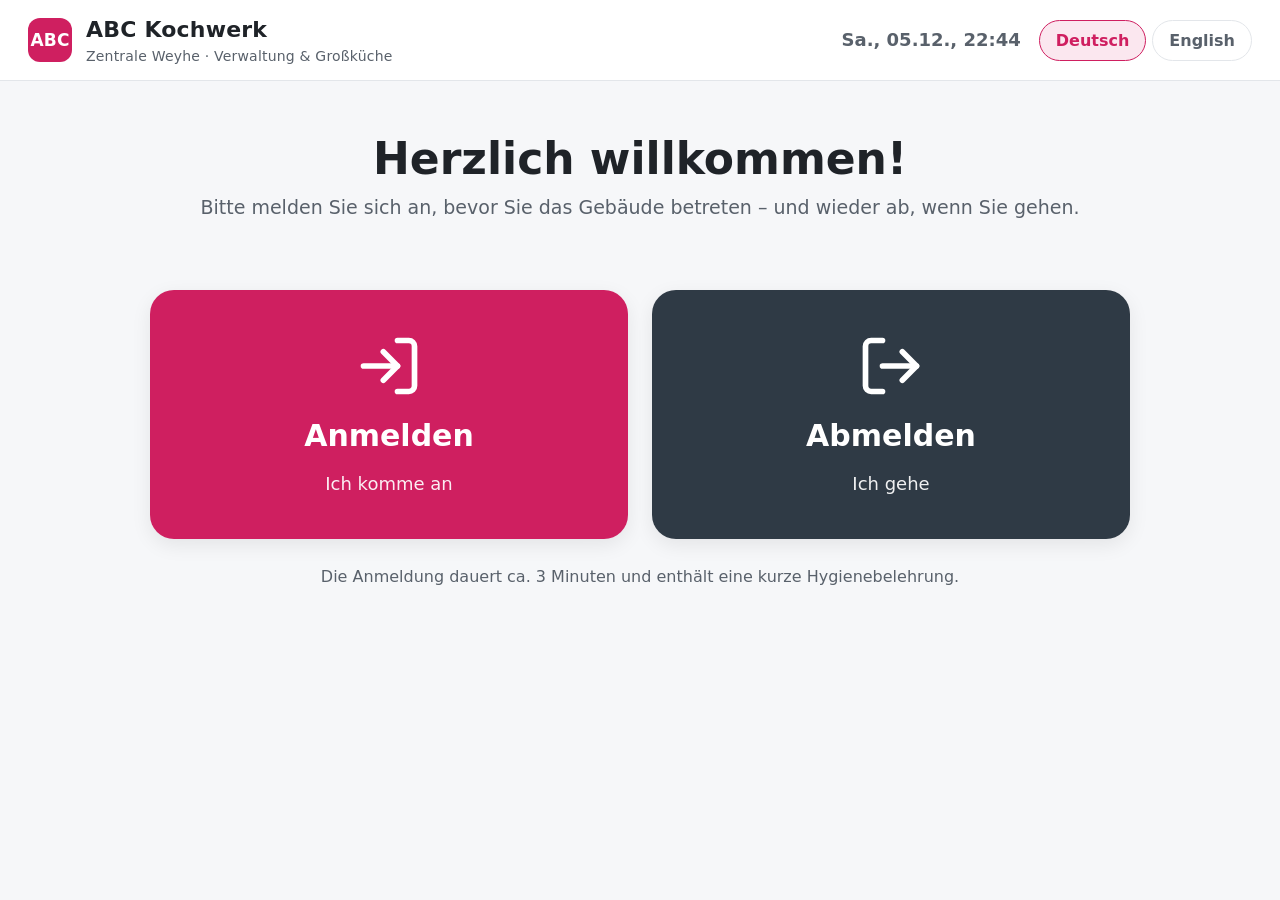
==== index.html @ 68c97973 "Add files via upload" ====
<!doctype html>
<html lang="de">
<head>
<meta charset="utf-8">
<meta name="viewport" content="width=device-width, initial-scale=1, maximum-scale=1, user-scalable=no, viewport-fit=cover">
<meta name="theme-color" content="#CF1F60">
<meta name="mobile-web-app-capable" content="yes">
<title>Besucheranmeldung ABC Kochwerk</title>
<link rel="manifest" href="manifest.webmanifest">
<link rel="icon" href="icon.svg" type="image/svg+xml">
<style>
:root{
  --pri:#CF1F60; --pri-d:#A8164C; --pri-l:#FBE7EF;
  --grn:#6E9A2E; --grn-l:#EEF5E3; --org:#F59E22; --org-l:#FEF3E2;
  --ink:#1F2328; --ink2:#59616B; --line:#E3E6EA; --bg:#F6F7F9; --card:#FFFFFF; --red:#C62828; --red-l:#FDECEC;
  --r:18px;
}
*{box-sizing:border-box;-webkit-tap-highlight-color:transparent}
html,body{margin:0;height:100%;background:var(--bg);color:var(--ink);
  font-family:system-ui,-apple-system,"Segoe UI",Roboto,"Helvetica Neue",Arial,sans-serif;font-size:18px;line-height:1.45}
body{overscroll-behavior:none;user-select:none;-webkit-user-select:none}
input,textarea{user-select:text;-webkit-user-select:text}
button{font:inherit;cursor:pointer}
.app{min-height:100%;display:flex;flex-direction:column}
header.top{display:flex;align-items:center;justify-content:space-between;padding:14px 28px;background:var(--card);border-bottom:1px solid var(--line)}
.brand{display:flex;align-items:center;gap:14px;font-weight:700;font-size:22px;letter-spacing:.2px}
.brand .logo{width:44px;height:44px;border-radius:12px;background:var(--pri);color:#fff;display:grid;place-items:center;font-weight:800;font-size:17px}
.brand small{display:block;font-weight:500;font-size:14px;color:var(--ink2)}
.lang{display:flex;gap:6px}
.lang button{border:1.5px solid var(--line);background:#fff;border-radius:999px;padding:8px 16px;font-weight:600;font-size:16px;color:var(--ink2)}
.lang button.on{border-color:var(--pri);color:var(--pri);background:var(--pri-l)}
.clock{font-variant-numeric:tabular-nums;color:var(--ink2);font-weight:600;font-size:18px;margin-right:18px}
.top-r{display:flex;align-items:center}
main{flex:1;display:flex;justify-content:center;padding:28px}
.screen{width:100%;max-width:980px;display:none}
.screen.on{display:block;animation:fade .25s ease}
@keyframes fade{from{opacity:0;transform:translateY(6px)}to{opacity:1;transform:none}}
h1{font-size:34px;line-height:1.2;margin:0 0 8px}
h2{font-size:26px;margin:0 0 6px}
.sub{color:var(--ink2);margin:0 0 24px;font-size:19px}
.card{background:var(--card);border:1px solid var(--line);border-radius:var(--r);padding:28px}
/* Start */
.hero{text-align:center;padding:24px 0 10px}
.hero h1{font-size:44px}
.big-actions{display:grid;grid-template-columns:1fr 1fr;gap:24px;margin-top:34px}
.big{border:0;border-radius:24px;padding:42px 24px;display:flex;flex-direction:column;align-items:center;gap:14px;color:#fff;
  font-size:30px;font-weight:700;box-shadow:0 6px 20px rgba(0,0,0,.08);min-height:240px;justify-content:center}
.big svg{width:68px;height:68px}
.big span{font-size:18px;font-weight:500;opacity:.92}
.big.in{background:var(--pri)} .big.in:active{background:var(--pri-d)}
.big.out{background:#2F3A45} .big.out:active{background:#1d252d}
.hint{margin-top:26px;text-align:center;color:var(--ink2);font-size:16px}
/* Steps */
.steps{display:flex;gap:8px;margin-bottom:22px}
.steps div{flex:1;height:8px;border-radius:99px;background:var(--line)}
.steps div.ok{background:var(--pri)}
.grid{display:grid;grid-template-columns:1fr 1fr;gap:18px 22px}
.full{grid-column:1/-1}
label.f{display:block;font-weight:600;font-size:16px;margin-bottom:7px}
label.f em{color:var(--pri);font-style:normal}
input.t{width:100%;font:inherit;font-size:20px;padding:15px 16px;border:1.5px solid #CBD0D6;border-radius:12px;background:#fff;color:var(--ink);outline:none}
input.t:focus{border-color:var(--pri);box-shadow:0 0 0 4px var(--pri-l)}
input.t.err{border-color:var(--red);background:var(--red-l)}
.chips{display:flex;flex-wrap:wrap;gap:10px}
.chip{border:1.5px solid #CBD0D6;background:#fff;border-radius:12px;padding:13px 18px;font-size:18px;font-weight:500;color:var(--ink)}
.chip.on{border-color:var(--pri);background:var(--pri-l);color:var(--pri-d);font-weight:700}
.chips.err .chip{border-color:var(--red)}
.nav{display:flex;justify-content:space-between;gap:16px;margin-top:26px}
.btn{border:0;border-radius:14px;padding:18px 30px;font-size:20px;font-weight:700;min-width:180px}
.btn.p{background:var(--pri);color:#fff} .btn.p:active{background:var(--pri-d)}
.btn.p:disabled{background:#E2B4C5;cursor:not-allowed}
.btn.s{background:#fff;color:var(--ink);border:1.5px solid #CBD0D6}
.btn.g{background:var(--grn);color:#fff}
.btn.w{background:#fff;color:var(--red);border:1.5px solid #E6B3B3}
.msg{border-radius:12px;padding:14px 18px;font-size:17px;margin-top:16px;display:none}
.msg.on{display:block}
.msg.err{background:var(--red-l);color:var(--red)}
.msg.warn{background:var(--org-l);color:#8A4B00}
.msg.ok{background:var(--grn-l);color:#3F5E12}
/* Belehrung */
.bel{max-height:calc(100vh - 360px);min-height:320px;overflow-y:auto;padding:4px 26px 10px 4px;-webkit-overflow-scrolling:touch}
.bel section{padding:18px 0;border-bottom:1px solid var(--line)}
.bel section:last-child{border-bottom:0}
.bel h3{display:flex;gap:12px;align-items:center;font-size:21px;margin:0 0 10px}
.bel h3 i{font-style:normal;width:38px;height:38px;flex:none;border-radius:10px;display:grid;place-items:center;background:var(--pri-l);color:var(--pri);font-weight:800;font-size:17px}
.bel p{margin:6px 0}
.bel ul{margin:8px 0 0;padding-left:22px}
.bel li{margin:7px 0}
.bel .alert{background:var(--org-l);border-radius:12px;padding:12px 16px;margin-top:10px}
.scrollhint{display:flex;align-items:center;justify-content:center;gap:8px;color:var(--pri);font-weight:600;font-size:16px;padding-top:12px}
.check{display:flex;gap:16px;align-items:flex-start;padding:16px 18px;border:1.5px solid #CBD0D6;border-radius:14px;background:#fff;margin-top:14px;font-size:18px;text-align:left;width:100%;color:var(--ink)}
.check .box{flex:none;width:32px;height:32px;border-radius:9px;border:2px solid #9AA3AD;display:grid;place-items:center;margin-top:1px;background:#fff}
.check.on{border-color:var(--grn);background:var(--grn-l)}
.check.on .box{background:var(--grn);border-color:var(--grn)}
.check.on .box::after{content:"";width:9px;height:17px;border:solid #fff;border-width:0 4px 4px 0;transform:rotate(45deg) translate(-1px,-2px)}
.check.dis{opacity:.45;pointer-events:none}
.check.err{border-color:var(--red)}
.hz{display:grid;grid-template-columns:1fr 1fr;gap:14px;margin-top:14px}
.hz button{text-align:left;border-radius:14px;padding:18px;border:1.5px solid #CBD0D6;background:#fff;font-size:18px;color:var(--ink)}
.hz button b{display:block;font-size:19px;margin-bottom:4px}
.hz button.on.y{border-color:var(--grn);background:var(--grn-l)}
.hz button.on.n{border-color:var(--org);background:var(--org-l)}
/* Signature */
.sigwrap{position:relative;border:2px dashed #B9C0C8;border-radius:14px;background:#fff;height:260px;touch-action:none}
.sigwrap.err{border-color:var(--red)}
.sigwrap canvas{width:100%;height:100%;display:block;border-radius:12px;touch-action:none}
.sigwrap .ph{position:absolute;left:0;right:0;bottom:46px;text-align:center;color:#A3ABB4;pointer-events:none;font-size:18px}
.sigwrap .line{position:absolute;left:30px;right:30px;bottom:40px;border-bottom:1.5px solid #C8CDD3;pointer-events:none}
.sigtools{display:flex;justify-content:space-between;align-items:center;margin-top:10px;color:var(--ink2);font-size:16px}
.linkbtn{border:0;background:none;color:var(--pri);font-weight:700;font-size:17px;padding:8px 4px}
.summary{display:grid;grid-template-columns:auto 1fr;gap:4px 18px;font-size:17px;background:var(--bg);border-radius:12px;padding:14px 18px;margin-bottom:18px}
.summary dt{color:var(--ink2)} .summary dd{margin:0;font-weight:600}
/* Done */
.done{text-align:center;padding:40px 20px}
.done .ic{width:110px;height:110px;border-radius:50%;margin:0 auto 22px;display:grid;place-items:center;background:var(--grn-l);color:var(--grn)}
.done .ic svg{width:60px;height:60px}
.done h1{font-size:40px}
.done .time{font-size:22px;color:var(--ink2);margin:6px 0 20px}
.done .notice{display:inline-block;background:var(--org-l);color:#8A4B00;border-radius:14px;padding:14px 22px;font-weight:600;margin-top:8px;max-width:640px}
.countdown{margin-top:26px;color:var(--ink2);font-size:16px}
/* Checkout */
.results{display:flex;flex-direction:column;gap:12px;margin-top:18px;min-height:120px}
.res{display:flex;justify-content:space-between;align-items:center;gap:16px;padding:18px 22px;border:1.5px solid var(--line);border-radius:14px;background:#fff;font-size:20px;text-align:left;width:100%;color:var(--ink)}
.res b{font-size:22px}
.res small{display:block;color:var(--ink2);font-size:16px}
.res .go{background:#2F3A45;color:#fff;border-radius:10px;padding:12px 20px;font-weight:700;font-size:18px;white-space:nowrap}
.empty{color:var(--ink2);text-align:center;padding:26px}
/* Modal */
.modal{position:fixed;inset:0;background:rgba(20,24,28,.5);display:none;align-items:center;justify-content:center;padding:24px;z-index:50}
.modal.on{display:flex}
.modal .card{max-width:760px;width:100%;max-height:92vh;overflow:auto}
.modal .card.wide{max-width:1100px}
.spinner{width:22px;height:22px;border:3px solid rgba(255,255,255,.5);border-top-color:#fff;border-radius:50%;display:inline-block;vertical-align:-4px;margin-right:10px;animation:spin 1s linear infinite}
@keyframes spin{to{transform:rotate(360deg)}}
.offline{display:none;background:var(--red);color:#fff;text-align:center;padding:8px;font-weight:600;font-size:16px}
.offline.on{display:block}
@media (max-width:760px){
  html,body{font-size:16px}
  main{padding:16px}
  header.top{padding:10px 16px}
  .clock{display:none}
  .brand small{display:none}
  .brand{font-size:18px}
  .lang button{padding:7px 12px;font-size:14px}
  .big-actions,.grid,.hz{grid-template-columns:1fr}
  .big{min-height:160px;padding:26px}
  .hero h1{font-size:32px}
  .card{padding:18px}
  .btn{min-width:0;padding:16px 20px}
}
</style>
</head>
<body>
<div class="app" id="app">
  <div class="offline" id="offline"></div>
  <header class="top">
    <div class="brand" id="brand"><div class="logo">ABC</div><div><span>ABC Kochwerk</span><small id="t_site"></small></div></div>
    <div class="top-r"><div class="clock" id="clock"></div>
      <div class="lang"><button data-lang="de" class="on">Deutsch</button><button data-lang="en">English</button></div>
    </div>
  </header>
  <main>
    <!-- START -->
    <div class="screen on" id="s-start">
      <div class="hero">
        <h1 id="t_welcome"></h1>
        <p class="sub" id="t_welcome_sub"></p>
      </div>
      <div class="big-actions">
        <button class="big in" id="go-in">
          <svg viewBox="0 0 24 24" fill="none" stroke="currentColor" stroke-width="2" stroke-linecap="round" stroke-linejoin="round"><path d="M15 3h4a2 2 0 0 1 2 2v14a2 2 0 0 1-2 2h-4"/><path d="M10 17l5-5-5-5"/><path d="M15 12H3"/></svg>
          <div id="t_btn_in"></div><span id="t_btn_in_sub"></span>
        </button>
        <button class="big out" id="go-out">
          <svg viewBox="0 0 24 24" fill="none" stroke="currentColor" stroke-width="2" stroke-linecap="round" stroke-linejoin="round"><path d="M9 21H5a2 2 0 0 1-2-2V5a2 2 0 0 1 2-2h4"/><path d="M16 17l5-5-5-5"/><path d="M21 12H9"/></svg>
          <div id="t_btn_out"></div><span id="t_btn_out_sub"></span>
        </button>
      </div>
      <p class="hint" id="t_start_hint"></p>
    </div>

    <!-- STEP 1: Kontaktdaten -->
    <div class="screen" id="s-daten">
      <div class="steps"><div class="ok"></div><div></div><div></div><div></div></div>
      <div class="card">
        <h2 id="t_s1"></h2><p class="sub" id="t_s1_sub"></p>
        <div class="grid">
          <div><label class="f" for="f_vorname"><span id="t_vorname"></span> <em>*</em></label><input class="t" id="f_vorname" autocomplete="off" autocapitalize="words" maxlength="80"></div>
          <div><label class="f" for="f_nachname"><span id="t_nachname"></span> <em>*</em></label><input class="t" id="f_nachname" autocomplete="off" autocapitalize="words" maxlength="80"></div>
          <div><label class="f" for="f_firma" id="t_firma"></label><input class="t" id="f_firma" autocomplete="off" maxlength="120"></div>
          <div><label class="f" for="f_email"><span id="t_email"></span> <em>*</em></label><input class="t" id="f_email" type="email" inputmode="email" autocomplete="off" autocapitalize="off" spellcheck="false" maxlength="160"></div>
          <div><label class="f" for="f_telefon" id="t_telefon"></label><input class="t" id="f_telefon" type="tel" inputmode="tel" autocomplete="off" maxlength="40"></div>
          <div><label class="f" for="f_ansprech"><span id="t_ansprech"></span> <em>*</em></label><input class="t" id="f_ansprech" autocomplete="off" autocapitalize="words" maxlength="120" list="dl_ansprech"><datalist id="dl_ansprech"></datalist></div>
          <div class="full"><label class="f"><span id="t_gruppe"></span> <em>*</em></label><div class="chips" id="c_gruppe"></div></div>
          <div class="full"><label class="f"><span id="t_bereich"></span> <em>*</em></label><div class="chips" id="c_bereich"></div></div>
        </div>
        <div class="msg err" id="m_daten"></div>
        <div class="nav"><button class="btn s" data-back="s-start" id="t_cancel1"></button><button class="btn p" id="next1"></button></div>
      </div>
    </div>

    <!-- STEP 2: Belehrung -->
    <div class="screen" id="s-belehrung">
      <div class="steps"><div class="ok"></div><div class="ok"></div><div></div><div></div></div>
      <div class="card">
        <h2 id="t_s2"></h2><p class="sub" id="t_s2_sub"></p>
        <div class="bel" id="bel"></div>
        <div class="scrollhint" id="scrollhint"><svg width="22" height="22" viewBox="0 0 24 24" fill="none" stroke="currentColor" stroke-width="2.5"><path d="M12 5v14M5 12l7 7 7-7"/></svg><span id="t_scroll"></span></div>
        <button class="check dis" id="ck_bel"><span class="box"></span><span id="t_ck_bel"></span></button>
        <div class="msg err" id="m_bel"></div>
        <div class="nav"><button class="btn s" data-back="s-daten" id="t_back2"></button><button class="btn p" id="next2" disabled></button></div>
      </div>
    </div>

    <!-- STEP 3: Gesundheit -->
    <div class="screen" id="s-gesundheit">
      <div class="steps"><div class="ok"></div><div class="ok"></div><div class="ok"></div><div></div></div>
      <div class="card">
        <h2 id="t_s3"></h2><p class="sub" id="t_s3_sub"></p>
        <div class="bel" style="max-height:none;min-height:0" id="gz_text"></div>
        <div class="hz">
          <button class="y" id="hz_yes"><b id="t_hz_yes"></b><span id="t_hz_yes_sub"></span></button>
          <button class="n" id="hz_no"><b id="t_hz_no"></b><span id="t_hz_no_sub"></span></button>
        </div>
        <div class="msg warn" id="m_hz_warn"></div>
        <div class="msg err" id="m_hz"></div>
        <div class="nav"><button class="btn s" data-back="s-belehrung" id="t_back3"></button><button class="btn p" id="next3"></button></div>
      </div>
    </div>

    <!-- STEP 4: Unterschrift -->
    <div class="screen" id="s-unterschrift">
      <div class="steps"><div class="ok"></div><div class="ok"></div><div class="ok"></div><div class="ok"></div></div>
      <div class="card">
        <h2 id="t_s4"></h2><p class="sub" id="t_s4_sub"></p>
        <dl class="summary" id="summary"></dl>
        <div class="sigwrap" id="sigwrap"><canvas id="sig"></canvas><div class="line"></div><div class="ph" id="t_sig_ph"></div></div>
        <div class="sigtools"><span id="t_sig_info"></span><button class="linkbtn" id="sig_clear"></button></div>
        <button class="check" id="ck_ds"><span class="box"></span><span><span id="t_ck_ds"></span> <a href="#" class="linkbtn" id="open_ds" style="padding:0"></a></span></button>
        <div class="msg err" id="m_sig"></div>
        <div class="nav"><button class="btn s" data-back="s-gesundheit" id="t_back4"></button><button class="btn p" id="submit"></button></div>
      </div>
    </div>

    <!-- DONE -->
    <div class="screen" id="s-done">
      <div class="card done">
        <div class="ic"><svg viewBox="0 0 24 24" fill="none" stroke="currentColor" stroke-width="3" stroke-linecap="round" stroke-linejoin="round"><path d="M20 6L9 17l-5-5"/></svg></div>
        <h1 id="done_title"></h1>
        <div class="time" id="done_time"></div>
        <div id="done_text"></div>
        <div class="notice" id="done_notice" style="display:none"></div>
        <div><button class="btn p" style="margin-top:28px" id="done_ok">OK</button></div>
        <div class="countdown" id="done_cd"></div>
      </div>
    </div>

    <!-- CHECKOUT -->
    <div class="screen" id="s-out">
      <div class="card">
        <h2 id="t_out"></h2><p class="sub" id="t_out_sub"></p>
        <input class="t" id="f_suche" autocomplete="off" autocapitalize="words" spellcheck="false" style="font-size:24px">
        <div class="results" id="results"></div>
        <div class="msg err" id="m_out"></div>
        <div class="nav"><button class="btn s" data-back="s-start" id="t_cancel_out"></button><span></span></div>
      </div>
    </div>

  </main>
</div>

<!-- Modals -->
<div class="modal" id="mod_ds"><div class="card"><h2 id="t_ds_title"></h2><div class="bel" style="max-height:60vh" id="ds_text"></div><div class="nav"><span></span><button class="btn p" id="ds_close">OK</button></div></div></div>
<div class="modal" id="mod_confirm"><div class="card" style="max-width:560px;text-align:center"><h2 id="conf_title"></h2><p class="sub" id="conf_text" style="margin-top:10px"></p><div class="nav"><button class="btn s" id="conf_no"></button><button class="btn p" id="conf_yes"></button></div></div></div>

<script>
/* ================= KONFIGURATION ================= */
const CONFIG = {
  supabaseUrl: 'https://ywmimuctohdmxkmexops.supabase.co',
  supabaseKey: 'sb_publishable_BDxHs8FE36DMxpiU4MPGRA_nPAr65lo',
  standort: 'Zentrale Weyhe',
  firma: 'ABC Kochwerk GmbH',
  adresse: 'Gutenbergstraße 7a, 28844 Weyhe',
  datenschutzKontakt: 'ABC Kochwerk GmbH, Datenschutz, Gutenbergstraße 7a, 28844 Weyhe',
  kontaktLoeschenTage: 42,     // muss zu besucher_config passen
  gesamtLoeschenJahre: 2,
  ansprechpartnerVorschlaege: ['Produktionsleitung', 'Betriebsleitung', 'Qualitätsmanagement', 'Empfang / Verwaltung', 'Einkauf', 'Geschäftsführung'],
  belehrungVersion: 'BEL-2026-10-v1',
  leerlaufSekunden: 180,
};

/* ================= TEXTE ================= */
const T = {
de:{
  site:'Zentrale Weyhe · Verwaltung & Großküche',
  welcome:'Herzlich willkommen!', welcome_sub:'Bitte melden Sie sich an, bevor Sie das Gebäude betreten – und wieder ab, wenn Sie gehen.',
  btn_in:'Anmelden', btn_in_sub:'Ich komme an', btn_out:'Abmelden', btn_out_sub:'Ich gehe',
  start_hint:'Die Anmeldung dauert ca. 3 Minuten und enthält eine kurze Hygienebelehrung.',
  s1:'1 · Ihre Kontaktdaten', s1_sub:'Pflichtfelder sind mit * gekennzeichnet.',
  vorname:'Vorname', nachname:'Nachname', firma:'Firma', email:'E-Mail-Adresse', telefon:'Telefon (optional)', ansprech:'Ansprechpartner bei uns',
  gruppe:'Ich bin hier als …', bereich:'Ich besuche …',
  gruppen:['Besprechung / Gast','Außendienst Lieferant','Handwerker / Techniker','Lieferant / Fahrer','Bewerber/in','Sonstiges'],
  bereiche:['Verwaltung / Büro','Küche / Produktion','Lager / Wareneingang','Mehrere Bereiche'],
  cancel:'Abbrechen', next:'Weiter', back:'Zurück',
  err_req:'Bitte füllen Sie alle Pflichtfelder aus.', err_mail:'Bitte prüfen Sie die E-Mail-Adresse.',
  s2:'2 · Hygienebelehrung', s2_sub:'Kurzbelehrung für Besucher und externe Personen gemäß §§ 42, 43 IfSG und HACCP-Konzept. Bitte vollständig lesen.',
  scroll:'Bitte bis zum Ende lesen', ck_bel:'Ich habe die Hygienebelehrung gelesen und verstanden und halte mich während meines Aufenthalts an diese Regeln.',
  err_bel:'Bitte bestätigen Sie die Belehrung.',
  s3:'3 · Erklärung zur Gesundheit', s3_sub:'Gemäß § 42 Infektionsschutzgesetz (IfSG).',
  gz:`<p>Personen dürfen Küchen- und Produktionsbereiche <b>nicht</b> betreten, wenn sie</p><ul>
  <li>an Typhus, Paratyphus, Cholera, Shigellenruhr, Salmonellose, einer anderen infektiösen Gastroenteritis (Magen-Darm-Infektion, z.&nbsp;B. Noro- oder Rotaviren) oder an Virushepatitis A oder E erkrankt sind oder ein Verdacht darauf besteht,</li>
  <li>an infizierten Wunden oder Hautkrankheiten leiden, bei denen Krankheitserreger über Lebensmittel übertragen werden können,</li>
  <li>Shigellen, Salmonellen, enterohämorrhagische E.&nbsp;coli (EHEC) oder Choleravibrionen ausscheiden.</li></ul>
  <p>Typische Anzeichen sind: <b>Durchfall, Erbrechen, Übelkeit, Fieber, Bauchkrämpfe, Gelbfärbung von Haut oder Augen, eitrige oder nässende Wunden.</b></p>
  <p>Ihre Angaben zu Krankheiten werden <b>nicht</b> gespeichert – gespeichert wird nur, ob Sie die Erklärung abgegeben haben.</p>`,
  hz_yes:'Ich bestätige', hz_yes_sub:'Mir sind keine dieser Hinderungsgründe bekannt.',
  hz_no:'Ich kann das nicht bestätigen', hz_no_sub:'Ich habe Beschwerden oder bin unsicher.',
  hz_warn:'Kein Problem – Sie können sich trotzdem anmelden. <b>Bitte betreten Sie keine Küchen-, Produktions- oder Lagerbereiche</b> und informieren Sie Ihren Ansprechpartner.',
  err_hz:'Bitte wählen Sie eine Antwort.',
  s4:'4 · Unterschrift', s4_sub:'Mit Ihrer Unterschrift bestätigen Sie die Hygienebelehrung und Ihre Erklärung.',
  sig_ph:'Hier mit dem Finger unterschreiben', sig_info:'Unterschrift', sig_clear:'Löschen',
  ck_ds:'Ich habe den Datenschutzhinweis zur Kenntnis genommen.', open_ds:'Datenschutzhinweis lesen',
  err_sig:'Bitte unterschreiben Sie im Feld.', err_ds:'Bitte bestätigen Sie den Datenschutzhinweis.',
  submit:'Verbindlich anmelden', sending:'Wird gespeichert …',
  sum_name:'Name', sum_firma:'Firma', sum_mail:'E-Mail', sum_ansprech:'Ansprechpartner', sum_bel:'Belehrung', sum_gz:'Gesundheit', sum_ok:'bestätigt', sum_nok:'nicht bestätigt – kein Zutritt Küche/Produktion',
  done_title:n=>`Willkommen, ${n}!`, done_time:t=>`Angemeldet um ${t} Uhr`,
  done_text:'Bitte melden Sie sich hier wieder ab, wenn Sie das Gebäude verlassen.',
  done_notice:'Bitte betreten Sie keine Küchen-, Produktions- oder Lagerbereiche und informieren Sie Ihren Ansprechpartner.',
  cd:s=>`Zurück zum Start in ${s} s`,
  out:'Abmelden', out_sub:'Bitte geben Sie Ihren Vor- oder Nachnamen ein (mind. 2 Buchstaben).',
  out_ph:'Name eingeben …', out_none:'Kein angemeldeter Besuch gefunden. Bitte prüfen Sie die Schreibweise oder wenden Sie sich an den Empfang.',
  out_btn:'Abmelden', since:t=>`seit ${t} Uhr`,
  conf_title:n=>`${n} abmelden?`, conf_text:'Sie werden jetzt als „gegangen“ eingetragen.', yes:'Ja, abmelden', no:'Abbrechen',
  out_done:n=>`Auf Wiedersehen, ${n}!`, out_done_time:t=>`Abgemeldet um ${t} Uhr`, out_done_text:'Vielen Dank für Ihren Besuch und gute Fahrt.',
  offline:'Keine Internetverbindung – Anmeldung gerade nicht möglich. Bitte am Empfang melden.',
  err_net:'Speichern fehlgeschlagen. Bitte erneut versuchen oder am Empfang melden.',
  ds_title:'Datenschutzhinweis (Art. 13 DSGVO)',
},
en:{
  site:'Head office Weyhe · Administration & central kitchen',
  welcome:'Welcome!', welcome_sub:'Please sign in before entering the building – and sign out when you leave.',
  btn_in:'Sign in', btn_in_sub:'I am arriving', btn_out:'Sign out', btn_out_sub:'I am leaving',
  start_hint:'Signing in takes about 3 minutes and includes a short hygiene briefing.',
  s1:'1 · Your contact details', s1_sub:'Required fields are marked with *.',
  vorname:'First name', nachname:'Last name', firma:'Company', email:'Email address', telefon:'Phone (optional)', ansprech:'Contact person here',
  gruppe:'I am here as …', bereich:'I am visiting …',
  gruppen:['Meeting / guest','Supplier sales rep','Tradesperson / technician','Supplier / driver','Job applicant','Other'],
  bereiche:['Administration / office','Kitchen / production','Storage / goods receipt','Several areas'],
  cancel:'Cancel', next:'Next', back:'Back',
  err_req:'Please complete all required fields.', err_mail:'Please check the email address.',
  s2:'2 · Hygiene briefing', s2_sub:'Short briefing for visitors and external persons according to §§ 42, 43 German Infection Protection Act (IfSG) and our HACCP concept. Please read it completely.',
  scroll:'Please read to the end', ck_bel:'I have read and understood the hygiene briefing and will follow these rules during my visit.',
  err_bel:'Please confirm the briefing.',
  s3:'3 · Health declaration', s3_sub:'According to § 42 German Infection Protection Act (IfSG).',
  gz:`<p>Persons must <b>not</b> enter kitchen and production areas if they</p><ul>
  <li>suffer from, or are suspected of having, typhoid, paratyphoid, cholera, shigellosis, salmonellosis, another infectious gastroenteritis (e.g. noro- or rotavirus) or viral hepatitis A or E,</li>
  <li>have infected wounds or skin diseases through which pathogens can be transmitted via food,</li>
  <li>excrete shigella, salmonella, enterohaemorrhagic E. coli (EHEC) or cholera vibrios.</li></ul>
  <p>Typical symptoms: <b>diarrhoea, vomiting, nausea, fever, abdominal cramps, yellowing of skin or eyes, festering or weeping wounds.</b></p>
  <p>Information about illnesses is <b>not</b> stored – we only record whether you made the declaration.</p>`,
  hz_yes:'I confirm', hz_yes_sub:'None of these reasons apply to me.',
  hz_no:'I cannot confirm this', hz_no_sub:'I have symptoms or I am unsure.',
  hz_warn:'No problem – you can still sign in. <b>Please do not enter any kitchen, production or storage areas</b> and inform your contact person.',
  err_hz:'Please choose an answer.',
  s4:'4 · Signature', s4_sub:'With your signature you confirm the hygiene briefing and your declaration.',
  sig_ph:'Sign here with your finger', sig_info:'Signature', sig_clear:'Clear',
  ck_ds:'I have taken note of the privacy notice.', open_ds:'Read privacy notice',
  err_sig:'Please sign in the box.', err_ds:'Please confirm the privacy notice.',
  submit:'Sign in now', sending:'Saving …',
  sum_name:'Name', sum_firma:'Company', sum_mail:'Email', sum_ansprech:'Contact person', sum_bel:'Briefing', sum_gz:'Health', sum_ok:'confirmed', sum_nok:'not confirmed – no access to kitchen/production',
  done_title:n=>`Welcome, ${n}!`, done_time:t=>`Signed in at ${t}`,
  done_text:'Please sign out here when you leave the building.',
  done_notice:'Please do not enter any kitchen, production or storage areas and inform your contact person.',
  cd:s=>`Back to start in ${s} s`,
  out:'Sign out', out_sub:'Please enter your first or last name (at least 2 letters).',
  out_ph:'Enter name …', out_none:'No signed-in visit found. Please check the spelling or ask at reception.',
  out_btn:'Sign out', since:t=>`since ${t}`,
  conf_title:n=>`Sign out ${n}?`, conf_text:'You will now be registered as “left”.', yes:'Yes, sign out', no:'Cancel',
  out_done:n=>`Goodbye, ${n}!`, out_done_time:t=>`Signed out at ${t}`, out_done_text:'Thank you for your visit and have a safe trip.',
  offline:'No internet connection – signing in is not possible right now. Please report to reception.',
  err_net:'Saving failed. Please try again or report to reception.',
  ds_title:'Privacy notice (Art. 13 GDPR)',
}};

/* Belehrung: Quelle HACCP-Konzept ABC Gruppe (Besuch in der Küche/Produktion, Personal-/Küchenhygiene),
   Arbeitsanweisung 021 + Merkblatt „Hygienerichtlinien – Schriftliche Kurzbelehrung“ (Kapitel 07),
   Rundmail QM „Betriebsfremde Personen“ (28.10.2026). */
const BEL = {
de:[
 {i:'1',h:'Warum diese Belehrung?',p:[
  'Sie betreten einen Betrieb, in dem täglich Speisen für Kitas, Schulen und Einrichtungen der Gemeinschaftsverpflegung hergestellt werden. Wir sind an strenge Hygieneregeln gebunden, die für jede Person gelten, die sich in unseren Räumen aufhält – auch in der Verwaltung.',
  'Jeder Mensch trägt Keime auf sich. Darunter können Krankheitserreger sein, die über Hände, Husten, Niesen, Kleidung, Werkzeug oder Gegenstände auf Lebensmittel und Arbeitsflächen gelangen und die Gesundheit unserer Gäste gefährden.',
  'Grundlagen: Verordnung (EG) Nr. 852/2004 über Lebensmittelhygiene, §§ 42 und 43 Infektionsschutzgesetz (IfSG) sowie das HACCP-Konzept der ABC Kochwerk GmbH (Arbeitsanweisung 021 „Schriftliche Kurzbelehrung“).']},
 {i:'2',h:'Anmeldung und Zutritt',l:[
  'Melden Sie sich bei Ihrem Ansprechpartner bzw. bei Produktionsleitung, Betriebsleitung oder Qualitätsmanagement an.',
  'Küche, Produktion und Lager betreten Sie nur nach Aufforderung, in Begleitung und mit der bereitgestellten Schutzkleidung (Kittel, Haarschutz, ggf. Überschuhe). Ohne Schutzkleidung ist der Zutritt zum Hygienebereich untersagt.',
  'Die Küche ist der Kompetenzbereich des Küchenpersonals – bitte folgen Sie dessen Anweisungen.',
  'Lieferanten, Fahrer und Paketdienste: Die Annahme erfolgt ausschließlich über den Wareneingang – nicht über die Auslieferung/den Warenausgang oder den Personaleingang. Der Wareneingang darf nicht weiter als bis zum ersten Schnelllauftor betreten werden.',
  'Halten Sie die vorgegebenen Personal- und Warenwege ein.']},
 {i:'3',h:'Verhalten im Betrieb',l:[
  'Berühren Sie keine Lebensmittel, Arbeitsflächen, Geräte oder Geschirr, wenn Sie nicht ausdrücklich dazu aufgefordert sind.',
  'Waschen und desinfizieren Sie Ihre Hände vor dem Betreten der Küche und nach jedem Toilettenbesuch. Fragen Sie unsere Mitarbeitenden nach dem nächsten Handwaschbecken.',
  'In Küche und Produktion ist Rauchen, Essen, Trinken und Kaugummikauen verboten. Rauchen nur in den ausgewiesenen Bereichen.',
  'Legen Sie Hand- und Armschmuck sowie Armbanduhren vor dem Betreten der Produktion ab.',
  'Husten oder niesen Sie nicht in Richtung von Lebensmitteln – nutzen Sie die Armbeuge.',
  'Legen Sie keine privaten Gegenstände (Taschen, Handy, Getränke, Medikamente) in Küche oder Produktion ab. Keine Gegenstände aus Glas oder Holz mitbringen.']},
 {i:'4',h:'Zusätzlich für Handwerker, Techniker und Aushilfen',l:[
  'Tragen Sie nur die vereinbarte, saubere Schutz- bzw. Arbeitskleidung.',
  'Waschen Sie Ihre Hände vor Arbeitsbeginn, nach jeder Pause (Essen, Rauchen, Toilette) und nach Reinigungs- oder Schmutzarbeiten.',
  'Decken Sie Schnittwunden mit einem wasserdichten Pflaster ab. Arbeiten Sie nicht mit entzündeten Wunden.',
  'Werkzeug und Material nie auf Lebensmitteln oder Arbeitsflächen für Lebensmittel ablegen. Lebensmittel vor Staub, Spänen und Fremdkörpern schützen.',
  'Übergeben Sie den Arbeitsbereich sauber und frei von Fremdkörpern (Schrauben, Späne, Splitter) und melden Sie das Ende der Arbeiten dem Küchenpersonal.']},
 {i:'5',h:'Gesundheit (§ 42 IfSG)',p:[
  'Kranke oder erkältete Personen und Personen mit Magen-Darm-Beschwerden dürfen Küchen- und Produktionsräume nicht betreten. Dazu gehören insbesondere: Durchfall, Erbrechen, Fieber, Hautausschläge, infizierte Wunden oder eine Lebensmittelinfektion.',
  'Bitte melden Sie es Ihrem Ansprechpartner, wenn Sie in den letzten Wochen an einer Magen-Darm-Infektion (z. B. Salmonellen), starkem wässrigem oder blutigem Durchfall, einer Leberentzündung (mit oder ohne Gelbsucht) oder einer schweren Lebensmittelinfektion (z. B. Typhus, Paratyphus, Cholera) erkrankt waren – auch wenn Sie inzwischen beschwerdefrei sind.']},
 {i:'!',h:'Bei Verstößen',p:[
  'Wer gegen diese Regeln verstößt, wird des Betriebes verwiesen. Produktionsleitung, Betriebsleitung oder Qualitätsmanagement entscheiden über das weitere Vorgehen.',
  'Das Einhalten der Hygieneregeln ist aktiver Verbraucherschutz. Vielen Dank für Ihr Verständnis!']},
],
en:[
 {i:'1',h:'Why this briefing?',p:[
  'You are entering a company that prepares meals every day for nurseries, schools and other institutions. We are bound by strict hygiene rules that apply to everyone on our premises – including the administration area.',
  'Everybody carries germs. These can include pathogens that are transferred to food and work surfaces via hands, coughing, sneezing, clothing, tools or objects and endanger the health of our guests.',
  'Legal basis: Regulation (EC) No 852/2004 on the hygiene of foodstuffs, §§ 42 and 43 German Infection Protection Act (IfSG) and the HACCP concept of ABC Kochwerk GmbH (work instruction 021 “Written short briefing”).']},
 {i:'2',h:'Registration and access',l:[
  'Report to your contact person or to production management, operations management or quality management.',
  'Enter kitchen, production and storage areas only when asked, accompanied and wearing the protective clothing provided (coat, hair cover, overshoes if required). Access to hygiene areas without protective clothing is prohibited.',
  'The kitchen is the domain of the kitchen staff – please follow their instructions.',
  'Suppliers, drivers and parcel services: deliveries are accepted only at goods receipt – not at dispatch/goods issue or the staff entrance. Do not go further into goods receipt than the first high-speed door.',
  'Keep to the designated routes for staff and goods.']},
 {i:'3',h:'Conduct on the premises',l:[
  'Do not touch food, work surfaces, equipment or dishes unless explicitly asked to.',
  'Wash and disinfect your hands before entering the kitchen and after every visit to the toilet. Ask our staff for the nearest hand-wash basin.',
  'Smoking, eating, drinking and chewing gum are prohibited in kitchen and production areas. Smoking only in designated areas.',
  'Remove hand and arm jewellery and wristwatches before entering production.',
  'Do not cough or sneeze towards food – use the crook of your arm.',
  'Do not put down private items (bags, phone, drinks, medicines) in kitchen or production. Do not bring items made of glass or wood.']},
 {i:'4',h:'Additionally for tradespeople, technicians and temporary staff',l:[
  'Wear only the agreed, clean protective or work clothing.',
  'Wash your hands before starting work, after every break (eating, smoking, toilet) and after cleaning or dirty work.',
  'Cover cuts with a waterproof plaster. Do not work with inflamed wounds.',
  'Never put tools or material on food or food-contact surfaces. Protect food from dust, shavings and foreign bodies.',
  'Hand over the work area clean and free of foreign bodies (screws, shavings, splinters) and inform the kitchen staff when work is finished.']},
 {i:'5',h:'Health (§ 42 IfSG)',p:[
  'Sick persons, persons with a cold and persons with gastrointestinal complaints must not enter kitchen and production rooms. This includes in particular: diarrhoea, vomiting, fever, skin rashes, infected wounds or food poisoning.',
  'Please inform your contact person if in recent weeks you have had a gastrointestinal infection (e.g. salmonella), severe watery or bloody diarrhoea, hepatitis (with or without jaundice) or a severe food infection (e.g. typhoid, paratyphoid, cholera) – even if you no longer have symptoms.']},
 {i:'!',h:'Violations',p:[
  'Anyone violating these rules will be asked to leave the premises. Production management, operations management or quality management decide on further action.',
  'Following hygiene rules is active consumer protection. Thank you for your understanding!']},
]};

const DS = {
de:()=>`<p><b>Verantwortlich:</b> ${CONFIG.firma}, ${CONFIG.adresse}.</p>
<p><b>Kontakt Datenschutz:</b> ${CONFIG.datenschutzKontakt}.</p>
<p><b>Zweck:</b> Nachweis der Hygienebelehrung betriebsfremder Personen (VO (EG) Nr. 852/2004, HACCP-Konzept, § 42/43 IfSG), Übersicht über anwesende Personen für Sicherheit und Evakuierung sowie Wahrnehmung des Hausrechts.</p>
<p><b>Rechtsgrundlage:</b> Art. 6 Abs. 1 lit. c DSGVO (rechtliche Pflicht zur Lebensmittelhygiene) und Art. 6 Abs. 1 lit. f DSGVO (berechtigtes Interesse an Betriebssicherheit und Nachweisführung).</p>
<p><b>Daten:</b> Name, Firma, E-Mail-Adresse, Telefon (freiwillig), Ansprechpartner, Besuchsgrund und -bereich, Uhrzeit von An- und Abmeldung, Unterschrift, Bestätigung der Belehrung und der Gesundheitserklärung (nur ja/nein, keine Angaben zu Krankheiten).</p>
<p><b>Speicherdauer:</b> E-Mail-Adresse und Telefonnummer werden nach ${CONFIG.kontaktLoeschenTage} Tagen gelöscht, alle übrigen Angaben einschließlich Unterschrift nach ${CONFIG.gesamtLoeschenJahre} Jahren.</p>
<p><b>Empfänger:</b> Nur berechtigte Mitarbeitende (Empfang, Qualitätsmanagement, Betriebs- und Produktionsleitung). Technischer Dienstleister ist Supabase (Server in der EU, Frankfurt am Main) als Auftragsverarbeiter. Eine Weitergabe an Dritte erfolgt nur, wenn Behörden (z. B. Lebensmittelüberwachung, Gesundheitsamt) dies verlangen.</p>
<p><b>Ihre Rechte:</b> Auskunft, Berichtigung, Löschung, Einschränkung der Verarbeitung und Widerspruch (Art. 15–21 DSGVO) sowie Beschwerde bei einer Datenschutz-Aufsichtsbehörde, z. B. der Landesbeauftragten für den Datenschutz Niedersachsen.</p>
<p>Ohne die Pflichtangaben ist ein Aufenthalt im Betrieb nicht möglich.</p>`,
en:()=>`<p><b>Controller:</b> ${CONFIG.firma}, ${CONFIG.adresse}, Germany.</p>
<p><b>Data protection contact:</b> ${CONFIG.datenschutzKontakt}.</p>
<p><b>Purpose:</b> proof of the hygiene briefing of external persons (Regulation (EC) No 852/2004, HACCP concept, § 42/43 IfSG), overview of persons present for safety and evacuation, and exercise of domiciliary rights.</p>
<p><b>Legal basis:</b> Art. 6(1)(c) GDPR (legal obligation regarding food hygiene) and Art. 6(1)(f) GDPR (legitimate interest in operational safety and documentation).</p>
<p><b>Data:</b> name, company, email address, phone (optional), contact person, purpose and area of visit, sign-in and sign-out time, signature, confirmation of briefing and health declaration (yes/no only, no details about illnesses).</p>
<p><b>Retention:</b> email address and phone number are deleted after ${CONFIG.kontaktLoeschenTage} days, all other data including the signature after ${CONFIG.gesamtLoeschenJahre} years.</p>
<p><b>Recipients:</b> authorised staff only (reception, quality management, operations and production management). Technical service provider is Supabase (servers in the EU, Frankfurt) as processor. Data is passed on to third parties only if required by authorities (e.g. food control, public health office).</p>
<p><b>Your rights:</b> access, rectification, erasure, restriction and objection (Art. 15–21 GDPR) and the right to lodge a complaint with a supervisory authority, e.g. the Data Protection Commissioner of Lower Saxony.</p>
<p>A stay on the premises is not possible without the required information.</p>`};

/* ================= HILFSFUNKTIONEN ================= */
const $ = s => document.querySelector(s);
const $$ = s => [...document.querySelectorAll(s)];
let lang = 'de';
const t = k => T[lang][k];
const esc = s => String(s ?? '').replace(/[&<>"']/g, c => ({'&':'&amp;','<':'&lt;','>':'&gt;','"':'&quot;',"'":'&#39;'}[c]));
const hhmm = d => new Date(d).toLocaleTimeString('de-DE',{hour:'2-digit',minute:'2-digit',timeZone:'Europe/Berlin'});
const dt = d => d ? new Date(d).toLocaleString('de-DE',{day:'2-digit',month:'2-digit',year:'numeric',hour:'2-digit',minute:'2-digit',timeZone:'Europe/Berlin'}) : '';
const todayISO = () => new Date().toLocaleDateString('sv-SE',{timeZone:'Europe/Berlin'});

async function rpc(fn, args){
  const r = await fetch(`${CONFIG.supabaseUrl}/rest/v1/rpc/${fn}`, {
    method:'POST',
    headers:{'Content-Type':'application/json','apikey':CONFIG.supabaseKey,'Authorization':`Bearer ${CONFIG.supabaseKey}`},
    body: JSON.stringify(args||{})
  });
  const txt = await r.text();
  let data = null; try{ data = txt ? JSON.parse(txt) : null }catch(e){ data = txt }
  if(!r.ok){ const e = new Error((data && data.message) || ('HTTP '+r.status)); e.server = true; throw e; }
  return data;
}

function show(id){
  $$('.screen').forEach(s=>s.classList.toggle('on', s.id===id));
  window.scrollTo(0,0);
  if(id==='s-unterschrift') setTimeout(sizeSig, 30);
  if(id==='s-belehrung') setTimeout(checkScrolled, 50);
  if(id==='s-out') setTimeout(()=>$('#f_suche').focus(), 150);
}
function msg(id, text, cls){ const m=$(id); m.innerHTML=text||''; m.classList.toggle('on', !!text); if(cls){m.className='msg '+cls+(text?' on':'')} }

/* ================= STATE ================= */
let S;
function resetState(){
  S = {gruppe:null, bereich:null, belOk:false, gz:null, ds:false, sigDirty:false, sigLen:0};
  ['#f_vorname','#f_nachname','#f_firma','#f_email','#f_telefon','#f_ansprech','#f_suche'].forEach(s=>{$(s).value='';$(s).classList.remove('err')});
  $$('.msg').forEach(m=>m.classList.remove('on'));
  $('#ck_bel').classList.remove('on'); $('#ck_bel').classList.add('dis'); $('#next2').disabled = true;
  $('#ck_ds').classList.remove('on');
  $('#hz_yes').classList.remove('on'); $('#hz_no').classList.remove('on');
  $('#results').innerHTML='';
  $('#bel').scrollTop = 0;
  clearSig();
  renderChips();
}

/* ================= SPRACHE ================= */
function applyLang(){
  document.documentElement.lang = lang;
  $$('.lang button').forEach(b=>b.classList.toggle('on', b.dataset.lang===lang));
  const map = {t_site:'site',t_welcome:'welcome',t_welcome_sub:'welcome_sub',t_btn_in:'btn_in',t_btn_in_sub:'btn_in_sub',t_btn_out:'btn_out',t_btn_out_sub:'btn_out_sub',t_start_hint:'start_hint',
   t_s1:'s1',t_s1_sub:'s1_sub',t_vorname:'vorname',t_nachname:'nachname',t_firma:'firma',t_email:'email',t_telefon:'telefon',t_ansprech:'ansprech',t_gruppe:'gruppe',t_bereich:'bereich',
   t_cancel1:'cancel',next1:'next',t_s2:'s2',t_s2_sub:'s2_sub',t_scroll:'scroll',t_ck_bel:'ck_bel',t_back2:'back',next2:'next',
   t_s3:'s3',t_s3_sub:'s3_sub',t_hz_yes:'hz_yes',t_hz_yes_sub:'hz_yes_sub',t_hz_no:'hz_no',t_hz_no_sub:'hz_no_sub',t_back3:'back',next3:'next',
   t_s4:'s4',t_s4_sub:'s4_sub',t_sig_ph:'sig_ph',t_sig_info:'sig_info',sig_clear:'sig_clear',t_ck_ds:'ck_ds',open_ds:'open_ds',t_back4:'back',submit:'submit',
   t_out:'out',t_out_sub:'out_sub',t_cancel_out:'cancel',t_ds_title:'ds_title'};
  for(const [id,k] of Object.entries(map)){ const el=document.getElementById(id); if(el) el.textContent = t(k); }
  $('#gz_text').innerHTML = t('gz');
  $('#f_suche').placeholder = t('out_ph');
  $('#offline').textContent = t('offline');
  $('#ds_text').innerHTML = DS[lang]();
  renderBel(); renderChips();
  if(S && S.gz===false) msg('#m_hz_warn', t('hz_warn'), 'warn');
  if($('#s-unterschrift').classList.contains('on')) renderSummary();
}
$$('.lang button').forEach(b=>b.onclick=()=>{ lang=b.dataset.lang; applyLang(); });

function renderChips(){
  const g=$('#c_gruppe'), b=$('#c_bereich');
  g.innerHTML = T[lang].gruppen.map((x,i)=>`<button class="chip ${S&&S.gruppe===i?'on':''}" data-i="${i}">${esc(x)}</button>`).join('');
  b.innerHTML = T[lang].bereiche.map((x,i)=>`<button class="chip ${S&&S.bereich===i?'on':''}" data-i="${i}">${esc(x)}</button>`).join('');
  g.querySelectorAll('.chip').forEach(c=>c.onclick=()=>{S.gruppe=+c.dataset.i; g.classList.remove('err'); msg('#m_daten',''); renderChips();});
  b.querySelectorAll('.chip').forEach(c=>c.onclick=()=>{S.bereich=+c.dataset.i; b.classList.remove('err'); msg('#m_daten',''); renderChips();});
}
function belPlain(l){
  return `Hygienebelehrung ${CONFIG.firma} – ${CONFIG.standort} (${CONFIG.belehrungVersion}, ${l.toUpperCase()})\n\n` +
    BEL[l].map(s=>`${s.i==='!'?'':s.i+'. '}${s.h}\n`+(s.p||[]).join('\n')+(s.l||[]).map(x=>'• '+x).join('\n')).join('\n\n') +
    `\n\n${T[l].s3}\n` + T[l].gz.replace(/<li>/g,'• ').replace(/<[^>]+>/g,'').replace(/&nbsp;/g,' ').replace(/\n\s*/g,'\n').trim() +
    `\n\nErklärung / Declaration:\n${T[l].ck_bel}`;
}
function renderBel(){
  $('#bel').innerHTML = BEL[lang].map(s=>`<section><h3><i>${s.i}</i>${esc(s.h)}</h3>`+
    (s.p||[]).map(p=>`<p>${esc(p)}</p>`).join('')+
    (s.l?`<ul>${s.l.map(x=>`<li>${esc(x)}</li>`).join('')}</ul>`:'')+`</section>`).join('');
}

/* ================= SCHRITT 1 ================= */
$('#go-in').onclick=()=>{ resetState(); show('s-daten'); goFullscreen(); };
$('#go-out').onclick=()=>{ resetState(); show('s-out'); goFullscreen(); };
$$('[data-back]').forEach(b=>b.onclick=()=>{ if(b.dataset.back==='s-start') resetState(); show(b.dataset.back); });
$('#dl_ansprech').innerHTML = CONFIG.ansprechpartnerVorschlaege.map(x=>`<option value="${esc(x)}">`).join('');

$('#next1').onclick=()=>{
  let ok=true;
  for(const s of ['#f_vorname','#f_nachname','#f_email','#f_ansprech']){ const bad=!$(s).value.trim(); $(s).classList.toggle('err',bad); if(bad) ok=false; }
  if(S.gruppe===null){ $('#c_gruppe').classList.add('err'); ok=false; }
  if(S.bereich===null){ $('#c_bereich').classList.add('err'); ok=false; }
  if(!ok) return msg('#m_daten', t('err_req'));
  const mail=$('#f_email').value.trim();
  if(!/^[^@\s]+@[^@\s]+\.[^@\s]{2,}$/.test(mail)){ $('#f_email').classList.add('err'); return msg('#m_daten', t('err_mail')); }
  msg('#m_daten','');
  show('s-belehrung');
};
['#f_vorname','#f_nachname','#f_email','#f_ansprech'].forEach(s=>$(s).addEventListener('input',()=>{$(s).classList.remove('err'); msg('#m_daten','');}));

/* ================= SCHRITT 2 ================= */
function checkScrolled(){
  const b=$('#bel');
  if(b.scrollTop + b.clientHeight >= b.scrollHeight - 30){
    $('#ck_bel').classList.remove('dis'); $('#scrollhint').style.visibility='hidden';
  } else { $('#scrollhint').style.visibility='visible'; }
}
$('#bel').addEventListener('scroll', checkScrolled, {passive:true});
$('#ck_bel').onclick=()=>{ S.belOk=!S.belOk; $('#ck_bel').classList.toggle('on',S.belOk); $('#next2').disabled=!S.belOk; msg('#m_bel',''); };
$('#next2').onclick=()=>{ if(!S.belOk) return msg('#m_bel',t('err_bel')); show('s-gesundheit'); };

/* ================= SCHRITT 3 ================= */
$('#hz_yes').onclick=()=>{ S.gz=true; $('#hz_yes').classList.add('on'); $('#hz_no').classList.remove('on'); msg('#m_hz_warn','','warn'); msg('#m_hz',''); };
$('#hz_no').onclick=()=>{ S.gz=false; $('#hz_no').classList.add('on'); $('#hz_yes').classList.remove('on'); msg('#m_hz_warn',t('hz_warn'),'warn'); msg('#m_hz',''); };
$('#next3').onclick=()=>{ if(S.gz===null) return msg('#m_hz',t('err_hz')); show('s-unterschrift'); renderSummary(); };

/* ================= SCHRITT 4: Unterschrift ================= */
function renderSummary(){
  const rows=[[t('sum_name'),`${$('#f_vorname').value.trim()} ${$('#f_nachname').value.trim()}`],[t('sum_firma'),$('#f_firma').value.trim()||'–'],
    [t('sum_mail'),$('#f_email').value.trim()],[t('sum_ansprech'),$('#f_ansprech').value.trim()],[t('sum_bel'),t('sum_ok')],[t('sum_gz'),S.gz?t('sum_ok'):t('sum_nok')]];
  $('#summary').innerHTML = rows.map(([a,b])=>`<dt>${esc(a)}</dt><dd>${esc(b)}</dd>`).join('');
}
const cv=$('#sig'), ctx=cv.getContext('2d');
let drawing=false, last=null;
function sizeSig(){
  const r=cv.getBoundingClientRect(); if(!r.width) return;
  const keep = S.sigDirty ? cv.toDataURL() : null;
  const dpr=Math.min(window.devicePixelRatio||1, 2);
  cv.width=Math.round(r.width*dpr); cv.height=Math.round(r.height*dpr);
  ctx.setTransform(dpr,0,0,dpr,0,0);
  ctx.lineCap='round'; ctx.lineJoin='round'; ctx.strokeStyle='#14213D'; ctx.lineWidth=2.6;
  if(keep){ const im=new Image(); im.onload=()=>ctx.drawImage(im,0,0,r.width,r.height); im.src=keep; }
}
function clearSig(){ ctx.setTransform(1,0,0,1,0,0); ctx.clearRect(0,0,cv.width,cv.height); sizeSig(); if(S){S.sigDirty=false;S.sigLen=0;} $('#t_sig_ph') && ($('#t_sig_ph').style.display=''); }
function pos(e){ const r=cv.getBoundingClientRect(); return {x:e.clientX-r.left, y:e.clientY-r.top}; }
cv.addEventListener('pointerdown',e=>{ e.preventDefault(); cv.setPointerCapture(e.pointerId); drawing=true; last=pos(e); ctx.beginPath(); ctx.arc(last.x,last.y,1.2,0,Math.PI*2); ctx.fillStyle='#14213D'; ctx.fill(); S.sigDirty=true; $('#t_sig_ph').style.display='none'; $('#sigwrap').classList.remove('err'); });
cv.addEventListener('pointermove',e=>{ if(!drawing) return; e.preventDefault(); const p=pos(e); ctx.beginPath(); ctx.moveTo(last.x,last.y); ctx.lineTo(p.x,p.y); ctx.stroke(); S.sigLen+=Math.hypot(p.x-last.x,p.y-last.y); last=p; });
['pointerup','pointercancel','pointerleave'].forEach(ev=>cv.addEventListener(ev,()=>drawing=false));
$('#sig_clear').onclick=clearSig;
window.addEventListener('resize',()=>{ if($('#s-unterschrift').classList.contains('on')) sizeSig(); });

function sigPNG(){
  // auf weißen Hintergrund, max. 900 px breit
  const r=cv.getBoundingClientRect(); const w=Math.min(900, Math.round(r.width)); const h=Math.round(w*r.height/r.width);
  const c=document.createElement('canvas'); c.width=w; c.height=h; const x=c.getContext('2d');
  x.fillStyle='#fff'; x.fillRect(0,0,w,h); x.drawImage(cv,0,0,w,h); return c.toDataURL('image/png');
}
$('#ck_ds').onclick=e=>{ if(e.target.id==='open_ds') return; S.ds=!S.ds; $('#ck_ds').classList.toggle('on',S.ds); $('#ck_ds').classList.remove('err'); };
$('#open_ds').onclick=e=>{ e.preventDefault(); e.stopPropagation(); $('#mod_ds').classList.add('on'); };
$('#ds_close').onclick=()=>$('#mod_ds').classList.remove('on');

let sending=false;
$('#submit').onclick=async()=>{
  if(sending) return;
  if(!S.sigDirty || S.sigLen<60){ $('#sigwrap').classList.add('err'); return msg('#m_sig',t('err_sig')); }
  if(!S.ds){ $('#ck_ds').classList.add('err'); return msg('#m_sig',t('err_ds')); }
  msg('#m_sig','');
  sending=true; const btn=$('#submit'); btn.disabled=true; btn.innerHTML=`<span class="spinner"></span>${esc(t('sending'))}`;
  const p = {
    vorname:$('#f_vorname').value.trim(), nachname:$('#f_nachname').value.trim(), firma:$('#f_firma').value.trim(),
    email:$('#f_email').value.trim(), telefon:$('#f_telefon').value.trim(), ansprechpartner:$('#f_ansprech').value.trim(),
    besuchergruppe:T.de.gruppen[S.gruppe], bereich:T.de.bereiche[S.bereich],
    belehrung_version:CONFIG.belehrungVersion, belehrung_text:belPlain(lang), belehrung_bestaetigt:true,
    gesundheit_bestaetigt:S.gz===true, datenschutz_bestaetigt:true, sprache:lang, unterschrift:sigPNG(),
    geraet:'Kiosk '+CONFIG.standort
  };
  try{
    const r = await rpc('besucher_checkin',{p});
    doneScreen('in', r.vorname, r.checkin_at, !p.gesundheit_bestaetigt);
  }catch(e){
    msg('#m_sig', esc(t('err_net')) + (e.server ? `<br><small>${esc(e.message)}</small>` : ''));
  }finally{ sending=false; btn.disabled=false; btn.textContent=t('submit'); }
};

/* ================= FERTIG ================= */
let cdTimer=null;
function doneScreen(kind, name, at, warn){
  show('s-done');
  if(kind==='in'){
    $('#done_title').textContent=t('done_title')(name); $('#done_time').textContent=t('done_time')(hhmm(at)); $('#done_text').textContent=t('done_text');
  } else {
    $('#done_title').textContent=t('out_done')(name); $('#done_time').textContent=t('out_done_time')(hhmm(at)); $('#done_text').textContent=t('out_done_text');
  }
  const n=$('#done_notice'); n.style.display = warn?'inline-block':'none'; n.textContent=t('done_notice');
  let s = warn?20:12; clearInterval(cdTimer);
  const tick=()=>{ $('#done_cd').textContent=t('cd')(s); if(s--<=0){ clearInterval(cdTimer); home(); } };
  tick(); cdTimer=setInterval(tick,1000);
}
$('#done_ok').onclick=()=>{ clearInterval(cdTimer); home(); };
function home(){ resetState(); lang='de'; applyLang(); show('s-start'); }

/* ================= ABMELDEN ================= */
let qTimer=null, pick=null;
$('#f_suche').addEventListener('input',()=>{
  clearTimeout(qTimer); msg('#m_out','');
  const q=$('#f_suche').value.trim();
  if(q.length<2){ $('#results').innerHTML=''; return; }
  qTimer=setTimeout(async()=>{
    try{
      const rows = await rpc('besucher_suche',{q});
      if($('#f_suche').value.trim()!==q) return;
      $('#results').innerHTML = rows.length ? rows.map(r=>`<button class="res" data-id="${r.id}" data-n="${esc(r.anzeige)}"><div><b>${esc(r.anzeige)}</b><small>${esc(r.firma||'')}${r.firma?' · ':''}${esc(t('since')(hhmm(r.checkin_at)))}</small></div><span class="go">${esc(t('out_btn'))}</span></button>`).join('')
        : `<div class="empty">${esc(t('out_none'))}</div>`;
      $$('#results .res').forEach(b=>b.onclick=()=>confirmOut(b.dataset.id, b.dataset.n));
    }catch(e){ msg('#m_out', esc(t('err_net'))); }
  }, 300);
});
function confirmOut(id, n){
  pick={id, n: n.split(' ')[0]};
  $('#conf_title').textContent=t('conf_title')(n); $('#conf_text').textContent=t('conf_text');
  $('#conf_yes').textContent=t('yes'); $('#conf_no').textContent=t('no');
  $('#mod_confirm').classList.add('on');
}
$('#conf_no').onclick=()=>$('#mod_confirm').classList.remove('on');
$('#conf_yes').onclick=async()=>{
  $('#mod_confirm').classList.remove('on');
  try{ const r=await rpc('besucher_checkout',{p_id:pick.id}); doneScreen('out', r.vorname, r.checkout_at, false); }
  catch(e){ msg('#m_out', esc(e.server?e.message:t('err_net'))); }
};

/* ================= LEERLAUF / KIOSK ================= */
let idle=0;
['pointerdown','keydown','scroll','input','touchmove'].forEach(ev=>document.addEventListener(ev,()=>idle=0,{passive:true,capture:true}));
setInterval(()=>{
  idle++;
  const cur=$('.screen.on')?.id;
  if(cur!=='s-start' && cur!=='s-done' && idle>CONFIG.leerlaufSekunden){ $$('.modal').forEach(m=>m.classList.remove('on')); home(); }
},1000);
function clock(){ $('#clock').textContent=new Date().toLocaleString('de-DE',{weekday:'short',day:'2-digit',month:'2-digit',hour:'2-digit',minute:'2-digit',timeZone:'Europe/Berlin'}); }
clock(); setInterval(clock,15000);
function net(){ $('#offline').classList.toggle('on', !navigator.onLine); }
window.addEventListener('online',net); window.addEventListener('offline',net); net();
async function goFullscreen(){
  try{ if(!document.fullscreenElement && document.documentElement.requestFullscreen) await document.documentElement.requestFullscreen({navigationUI:'hide'}); }catch(e){}
  try{ if('wakeLock' in navigator && !window._wl){ window._wl = await navigator.wakeLock.request('screen'); window._wl.addEventListener('release',()=>window._wl=null); } }catch(e){}
}
document.addEventListener('visibilitychange',()=>{ if(document.visibilityState==='visible') { window._wl=null; goFullscreen(); } });
document.addEventListener('contextmenu',e=>e.preventDefault());

/* ================= START ================= */
resetState(); applyLang();
if('serviceWorker' in navigator && location.protocol==='https:') navigator.serviceWorker.register('sw.js').catch(()=>{});
</script>
</body>
</html>
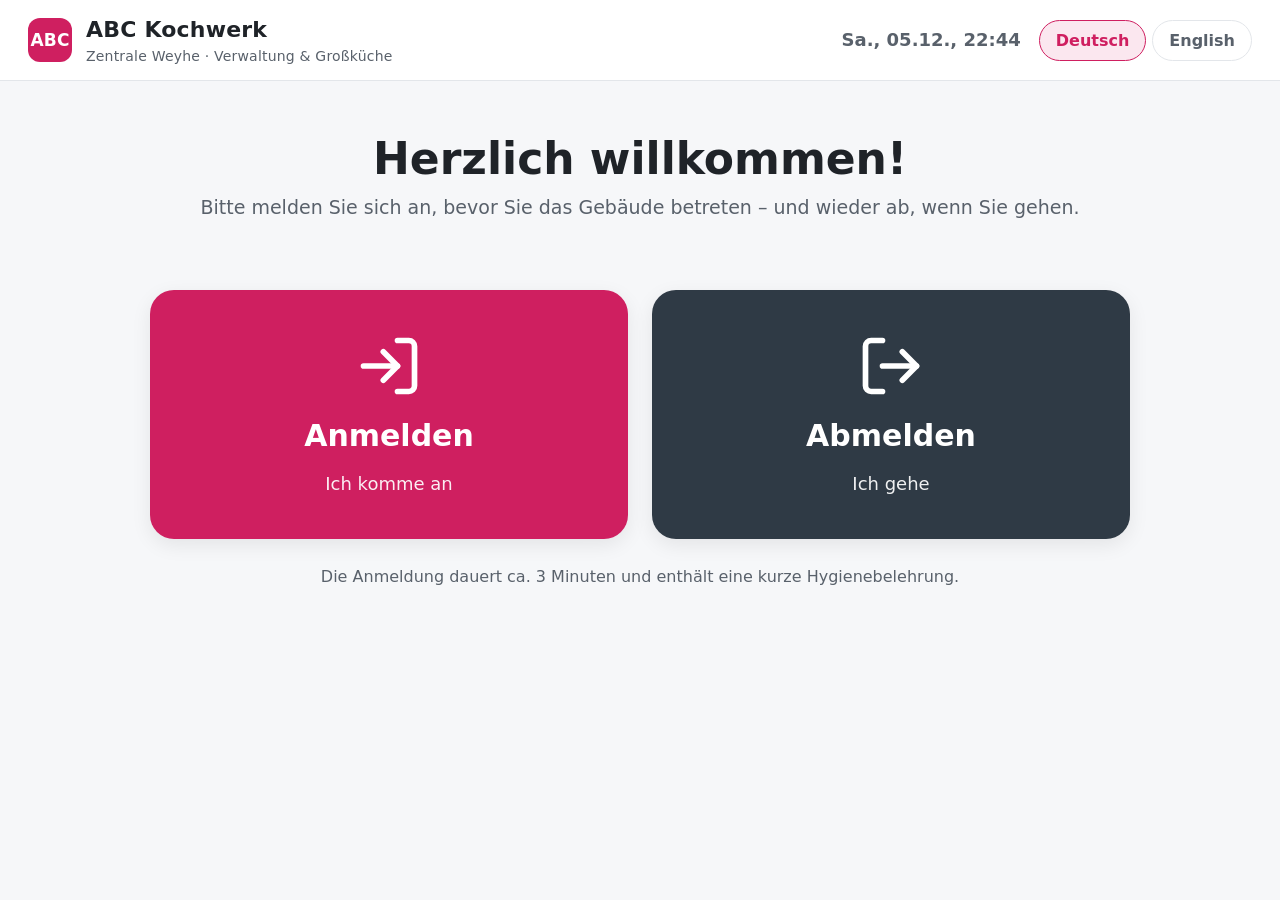
==== commit 5ea6361a: "Add files via upload" ====
--- a/index.html
+++ b/index.html
@@ -65,6 +65,7 @@
 .chip{border:1.5px solid #CBD0D6;background:#fff;border-radius:12px;padding:13px 18px;font-size:18px;font-weight:500;color:var(--ink)}
 .chip.on{border-color:var(--pri);background:var(--pri-l);color:var(--pri-d);font-weight:700}
 .chips.err .chip{border-color:var(--red)}
+label.f small{font-size:14px}
 .nav{display:flex;justify-content:space-between;gap:16px;margin-top:26px}
 .btn{border:0;border-radius:14px;padding:18px 30px;font-size:20px;font-weight:700;min-width:180px}
 .btn.p{background:var(--pri);color:#fff} .btn.p:active{background:var(--pri-d)}
@@ -154,7 +155,7 @@
 <div class="app" id="app">
   <div class="offline" id="offline"></div>
   <header class="top">
-    <div class="brand" id="brand"><div class="logo">ABC</div><div><span>ABC Kochwerk</span><small id="t_site"></small></div></div>
+    <div class="brand"><div class="logo">ABC</div><div><span id="t_firma_kurz">ABC Kochwerk</span><small id="t_site"></small></div></div>
     <div class="top-r"><div class="clock" id="clock"></div>
       <div class="lang"><button data-lang="de" class="on">Deutsch</button><button data-lang="en">English</button></div>
     </div>
@@ -162,10 +163,7 @@
   <main>
     <!-- START -->
     <div class="screen on" id="s-start">
-      <div class="hero">
-        <h1 id="t_welcome"></h1>
-        <p class="sub" id="t_welcome_sub"></p>
-      </div>
+      <div class="hero"><h1 id="t_welcome"></h1><p class="sub" id="t_welcome_sub"></p></div>
       <div class="big-actions">
         <button class="big in" id="go-in">
           <svg viewBox="0 0 24 24" fill="none" stroke="currentColor" stroke-width="2" stroke-linecap="round" stroke-linejoin="round"><path d="M15 3h4a2 2 0 0 1 2 2v14a2 2 0 0 1-2 2h-4"/><path d="M10 17l5-5-5-5"/><path d="M15 12H3"/></svg>
@@ -179,27 +177,18 @@
       <p class="hint" id="t_start_hint"></p>
     </div>
 
-    <!-- STEP 1: Kontaktdaten -->
+    <!-- STEP 1 -->
     <div class="screen" id="s-daten">
       <div class="steps"><div class="ok"></div><div></div><div></div><div></div></div>
       <div class="card">
         <h2 id="t_s1"></h2><p class="sub" id="t_s1_sub"></p>
-        <div class="grid">
-          <div><label class="f" for="f_vorname"><span id="t_vorname"></span> <em>*</em></label><input class="t" id="f_vorname" autocomplete="off" autocapitalize="words" maxlength="80"></div>
-          <div><label class="f" for="f_nachname"><span id="t_nachname"></span> <em>*</em></label><input class="t" id="f_nachname" autocomplete="off" autocapitalize="words" maxlength="80"></div>
-          <div><label class="f" for="f_firma" id="t_firma"></label><input class="t" id="f_firma" autocomplete="off" maxlength="120"></div>
-          <div><label class="f" for="f_email"><span id="t_email"></span> <em>*</em></label><input class="t" id="f_email" type="email" inputmode="email" autocomplete="off" autocapitalize="off" spellcheck="false" maxlength="160"></div>
-          <div><label class="f" for="f_telefon" id="t_telefon"></label><input class="t" id="f_telefon" type="tel" inputmode="tel" autocomplete="off" maxlength="40"></div>
-          <div><label class="f" for="f_ansprech"><span id="t_ansprech"></span> <em>*</em></label><input class="t" id="f_ansprech" autocomplete="off" autocapitalize="words" maxlength="120" list="dl_ansprech"><datalist id="dl_ansprech"></datalist></div>
-          <div class="full"><label class="f"><span id="t_gruppe"></span> <em>*</em></label><div class="chips" id="c_gruppe"></div></div>
-          <div class="full"><label class="f"><span id="t_bereich"></span> <em>*</em></label><div class="chips" id="c_bereich"></div></div>
-        </div>
+        <div class="grid" id="felder"></div>
         <div class="msg err" id="m_daten"></div>
         <div class="nav"><button class="btn s" data-back="s-start" id="t_cancel1"></button><button class="btn p" id="next1"></button></div>
       </div>
     </div>
 
-    <!-- STEP 2: Belehrung -->
+    <!-- STEP 2 -->
     <div class="screen" id="s-belehrung">
       <div class="steps"><div class="ok"></div><div class="ok"></div><div></div><div></div></div>
       <div class="card">
@@ -212,7 +201,7 @@
       </div>
     </div>
 
-    <!-- STEP 3: Gesundheit -->
+    <!-- STEP 3 -->
     <div class="screen" id="s-gesundheit">
       <div class="steps"><div class="ok"></div><div class="ok"></div><div class="ok"></div><div></div></div>
       <div class="card">
@@ -228,7 +217,7 @@
       </div>
     </div>
 
-    <!-- STEP 4: Unterschrift -->
+    <!-- STEP 4 -->
     <div class="screen" id="s-unterschrift">
       <div class="steps"><div class="ok"></div><div class="ok"></div><div class="ok"></div><div class="ok"></div></div>
       <div class="card">
@@ -265,362 +254,218 @@
         <div class="nav"><button class="btn s" data-back="s-start" id="t_cancel_out"></button><span></span></div>
       </div>
     </div>
-
   </main>
 </div>
 
-<!-- Modals -->
 <div class="modal" id="mod_ds"><div class="card"><h2 id="t_ds_title"></h2><div class="bel" style="max-height:60vh" id="ds_text"></div><div class="nav"><span></span><button class="btn p" id="ds_close">OK</button></div></div></div>
 <div class="modal" id="mod_confirm"><div class="card" style="max-width:560px;text-align:center"><h2 id="conf_title"></h2><p class="sub" id="conf_text" style="margin-top:10px"></p><div class="nav"><button class="btn s" id="conf_no"></button><button class="btn p" id="conf_yes"></button></div></div></div>
 
+<script src="formular-standard.js"></script>
 <script>
-/* ================= KONFIGURATION ================= */
-const CONFIG = {
-  supabaseUrl: 'https://ywmimuctohdmxkmexops.supabase.co',
-  supabaseKey: 'sb_publishable_BDxHs8FE36DMxpiU4MPGRA_nPAr65lo',
-  standort: 'Zentrale Weyhe',
-  firma: 'ABC Kochwerk GmbH',
-  adresse: 'Gutenbergstraße 7a, 28844 Weyhe',
-  datenschutzKontakt: 'ABC Kochwerk GmbH, Datenschutz, Gutenbergstraße 7a, 28844 Weyhe',
-  kontaktLoeschenTage: 42,     // muss zu besucher_config passen
-  gesamtLoeschenJahre: 2,
-  ansprechpartnerVorschlaege: ['Produktionsleitung', 'Betriebsleitung', 'Qualitätsmanagement', 'Empfang / Verwaltung', 'Einkauf', 'Geschäftsführung'],
-  belehrungVersion: 'BEL-2026-10-v1',
+/* ================= TECHNIK ================= */
+const API = {
+  url: 'https://ywmimuctohdmxkmexops.supabase.co',
+  key: 'sb_publishable_BDxHs8FE36DMxpiU4MPGRA_nPAr65lo',
   leerlaufSekunden: 180,
 };
 
-/* ================= TEXTE ================= */
-const T = {
-de:{
-  site:'Zentrale Weyhe · Verwaltung & Großküche',
-  welcome:'Herzlich willkommen!', welcome_sub:'Bitte melden Sie sich an, bevor Sie das Gebäude betreten – und wieder ab, wenn Sie gehen.',
-  btn_in:'Anmelden', btn_in_sub:'Ich komme an', btn_out:'Abmelden', btn_out_sub:'Ich gehe',
-  start_hint:'Die Anmeldung dauert ca. 3 Minuten und enthält eine kurze Hygienebelehrung.',
-  s1:'1 · Ihre Kontaktdaten', s1_sub:'Pflichtfelder sind mit * gekennzeichnet.',
-  vorname:'Vorname', nachname:'Nachname', firma:'Firma', email:'E-Mail-Adresse', telefon:'Telefon (optional)', ansprech:'Ansprechpartner bei uns',
-  gruppe:'Ich bin hier als …', bereich:'Ich besuche …',
-  gruppen:['Besprechung / Gast','Außendienst Lieferant','Handwerker / Techniker','Lieferant / Fahrer','Bewerber/in','Sonstiges'],
-  bereiche:['Verwaltung / Büro','Küche / Produktion','Lager / Wareneingang','Mehrere Bereiche'],
-  cancel:'Abbrechen', next:'Weiter', back:'Zurück',
-  err_req:'Bitte füllen Sie alle Pflichtfelder aus.', err_mail:'Bitte prüfen Sie die E-Mail-Adresse.',
-  s2:'2 · Hygienebelehrung', s2_sub:'Kurzbelehrung für Besucher und externe Personen gemäß §§ 42, 43 IfSG und HACCP-Konzept. Bitte vollständig lesen.',
-  scroll:'Bitte bis zum Ende lesen', ck_bel:'Ich habe die Hygienebelehrung gelesen und verstanden und halte mich während meines Aufenthalts an diese Regeln.',
-  err_bel:'Bitte bestätigen Sie die Belehrung.',
+/* Feste Bedienelemente (Inhalte/Felder/Belehrung kommen aus „Formular & Texte“ in der Verwaltung) */
+const UI = {
+de:{ btn_in:'Anmelden', btn_in_sub:'Ich komme an', btn_out:'Abmelden', btn_out_sub:'Ich gehe',
+  s1:'1 · Ihre Angaben', s1_sub:'Pflichtfelder sind mit * gekennzeichnet.', cancel:'Abbrechen', next:'Weiter', back:'Zurück',
+  err_req:'Bitte füllen Sie alle Pflichtfelder aus.', err_mail:'Bitte prüfen Sie die E-Mail-Adresse.', optional:'(optional)',
+  s2:'2 · Hygienebelehrung', scroll:'Bitte bis zum Ende lesen', err_bel:'Bitte bestätigen Sie die Belehrung.',
   s3:'3 · Erklärung zur Gesundheit', s3_sub:'Gemäß § 42 Infektionsschutzgesetz (IfSG).',
-  gz:`<p>Personen dürfen Küchen- und Produktionsbereiche <b>nicht</b> betreten, wenn sie</p><ul>
-  <li>an Typhus, Paratyphus, Cholera, Shigellenruhr, Salmonellose, einer anderen infektiösen Gastroenteritis (Magen-Darm-Infektion, z.&nbsp;B. Noro- oder Rotaviren) oder an Virushepatitis A oder E erkrankt sind oder ein Verdacht darauf besteht,</li>
-  <li>an infizierten Wunden oder Hautkrankheiten leiden, bei denen Krankheitserreger über Lebensmittel übertragen werden können,</li>
-  <li>Shigellen, Salmonellen, enterohämorrhagische E.&nbsp;coli (EHEC) oder Choleravibrionen ausscheiden.</li></ul>
-  <p>Typische Anzeichen sind: <b>Durchfall, Erbrechen, Übelkeit, Fieber, Bauchkrämpfe, Gelbfärbung von Haut oder Augen, eitrige oder nässende Wunden.</b></p>
-  <p>Ihre Angaben zu Krankheiten werden <b>nicht</b> gespeichert – gespeichert wird nur, ob Sie die Erklärung abgegeben haben.</p>`,
-  hz_yes:'Ich bestätige', hz_yes_sub:'Mir sind keine dieser Hinderungsgründe bekannt.',
-  hz_no:'Ich kann das nicht bestätigen', hz_no_sub:'Ich habe Beschwerden oder bin unsicher.',
-  hz_warn:'Kein Problem – Sie können sich trotzdem anmelden. <b>Bitte betreten Sie keine Küchen-, Produktions- oder Lagerbereiche</b> und informieren Sie Ihren Ansprechpartner.',
+  hz_yes:'Ich bestätige', hz_yes_sub:'Mir sind keine dieser Hinderungsgründe bekannt.', hz_no:'Ich kann das nicht bestätigen', hz_no_sub:'Ich habe Beschwerden oder bin unsicher.',
   err_hz:'Bitte wählen Sie eine Antwort.',
   s4:'4 · Unterschrift', s4_sub:'Mit Ihrer Unterschrift bestätigen Sie die Hygienebelehrung und Ihre Erklärung.',
   sig_ph:'Hier mit dem Finger unterschreiben', sig_info:'Unterschrift', sig_clear:'Löschen',
   ck_ds:'Ich habe den Datenschutzhinweis zur Kenntnis genommen.', open_ds:'Datenschutzhinweis lesen',
-  err_sig:'Bitte unterschreiben Sie im Feld.', err_ds:'Bitte bestätigen Sie den Datenschutzhinweis.',
-  submit:'Verbindlich anmelden', sending:'Wird gespeichert …',
-  sum_name:'Name', sum_firma:'Firma', sum_mail:'E-Mail', sum_ansprech:'Ansprechpartner', sum_bel:'Belehrung', sum_gz:'Gesundheit', sum_ok:'bestätigt', sum_nok:'nicht bestätigt – kein Zutritt Küche/Produktion',
+  err_sig:'Bitte unterschreiben Sie im Feld.', err_ds:'Bitte bestätigen Sie den Datenschutzhinweis.', submit:'Verbindlich anmelden', sending:'Wird gespeichert …',
+  sum_name:'Name', sum_bel:'Belehrung', sum_gz:'Gesundheit', sum_ok:'bestätigt', sum_nok:'nicht bestätigt – kein Zutritt Küche/Produktion',
   done_title:n=>`Willkommen, ${n}!`, done_time:t=>`Angemeldet um ${t} Uhr`,
-  done_text:'Bitte melden Sie sich hier wieder ab, wenn Sie das Gebäude verlassen.',
   done_notice:'Bitte betreten Sie keine Küchen-, Produktions- oder Lagerbereiche und informieren Sie Ihren Ansprechpartner.',
   cd:s=>`Zurück zum Start in ${s} s`,
-  out:'Abmelden', out_sub:'Bitte geben Sie Ihren Vor- oder Nachnamen ein (mind. 2 Buchstaben).',
-  out_ph:'Name eingeben …', out_none:'Kein angemeldeter Besuch gefunden. Bitte prüfen Sie die Schreibweise oder wenden Sie sich an den Empfang.',
-  out_btn:'Abmelden', since:t=>`seit ${t} Uhr`,
-  conf_title:n=>`${n} abmelden?`, conf_text:'Sie werden jetzt als „gegangen“ eingetragen.', yes:'Ja, abmelden', no:'Abbrechen',
-  out_done:n=>`Auf Wiedersehen, ${n}!`, out_done_time:t=>`Abgemeldet um ${t} Uhr`, out_done_text:'Vielen Dank für Ihren Besuch und gute Fahrt.',
+  out:'Abmelden', out_sub:'Bitte geben Sie Ihren Vor- oder Nachnamen ein (mind. 2 Buchstaben).', out_ph:'Name eingeben …',
+  out_none:'Kein angemeldeter Besuch gefunden. Bitte prüfen Sie die Schreibweise oder wenden Sie sich an den Empfang.',
+  out_btn:'Abmelden', since:t=>`seit ${t} Uhr`, conf_title:n=>`${n} abmelden?`, conf_text:'Sie werden jetzt als „gegangen“ eingetragen.', yes:'Ja, abmelden', no:'Abbrechen',
+  out_done:n=>`Auf Wiedersehen, ${n}!`, out_done_time:t=>`Abgemeldet um ${t} Uhr`,
   offline:'Keine Internetverbindung – Anmeldung gerade nicht möglich. Bitte am Empfang melden.',
-  err_net:'Speichern fehlgeschlagen. Bitte erneut versuchen oder am Empfang melden.',
-  ds_title:'Datenschutzhinweis (Art. 13 DSGVO)',
-},
-en:{
-  site:'Head office Weyhe · Administration & central kitchen',
-  welcome:'Welcome!', welcome_sub:'Please sign in before entering the building – and sign out when you leave.',
-  btn_in:'Sign in', btn_in_sub:'I am arriving', btn_out:'Sign out', btn_out_sub:'I am leaving',
-  start_hint:'Signing in takes about 3 minutes and includes a short hygiene briefing.',
-  s1:'1 · Your contact details', s1_sub:'Required fields are marked with *.',
-  vorname:'First name', nachname:'Last name', firma:'Company', email:'Email address', telefon:'Phone (optional)', ansprech:'Contact person here',
-  gruppe:'I am here as …', bereich:'I am visiting …',
-  gruppen:['Meeting / guest','Supplier sales rep','Tradesperson / technician','Supplier / driver','Job applicant','Other'],
-  bereiche:['Administration / office','Kitchen / production','Storage / goods receipt','Several areas'],
-  cancel:'Cancel', next:'Next', back:'Back',
-  err_req:'Please complete all required fields.', err_mail:'Please check the email address.',
-  s2:'2 · Hygiene briefing', s2_sub:'Short briefing for visitors and external persons according to §§ 42, 43 German Infection Protection Act (IfSG) and our HACCP concept. Please read it completely.',
-  scroll:'Please read to the end', ck_bel:'I have read and understood the hygiene briefing and will follow these rules during my visit.',
-  err_bel:'Please confirm the briefing.',
+  err_net:'Speichern fehlgeschlagen. Bitte erneut versuchen oder am Empfang melden.', ds_title:'Datenschutzhinweis (Art. 13 DSGVO)' },
+en:{ btn_in:'Sign in', btn_in_sub:'I am arriving', btn_out:'Sign out', btn_out_sub:'I am leaving',
+  s1:'1 · Your details', s1_sub:'Required fields are marked with *.', cancel:'Cancel', next:'Next', back:'Back',
+  err_req:'Please complete all required fields.', err_mail:'Please check the email address.', optional:'(optional)',
+  s2:'2 · Hygiene briefing', scroll:'Please read to the end', err_bel:'Please confirm the briefing.',
   s3:'3 · Health declaration', s3_sub:'According to § 42 German Infection Protection Act (IfSG).',
-  gz:`<p>Persons must <b>not</b> enter kitchen and production areas if they</p><ul>
-  <li>suffer from, or are suspected of having, typhoid, paratyphoid, cholera, shigellosis, salmonellosis, another infectious gastroenteritis (e.g. noro- or rotavirus) or viral hepatitis A or E,</li>
-  <li>have infected wounds or skin diseases through which pathogens can be transmitted via food,</li>
-  <li>excrete shigella, salmonella, enterohaemorrhagic E. coli (EHEC) or cholera vibrios.</li></ul>
-  <p>Typical symptoms: <b>diarrhoea, vomiting, nausea, fever, abdominal cramps, yellowing of skin or eyes, festering or weeping wounds.</b></p>
-  <p>Information about illnesses is <b>not</b> stored – we only record whether you made the declaration.</p>`,
-  hz_yes:'I confirm', hz_yes_sub:'None of these reasons apply to me.',
-  hz_no:'I cannot confirm this', hz_no_sub:'I have symptoms or I am unsure.',
-  hz_warn:'No problem – you can still sign in. <b>Please do not enter any kitchen, production or storage areas</b> and inform your contact person.',
+  hz_yes:'I confirm', hz_yes_sub:'None of these reasons apply to me.', hz_no:'I cannot confirm this', hz_no_sub:'I have symptoms or I am unsure.',
   err_hz:'Please choose an answer.',
   s4:'4 · Signature', s4_sub:'With your signature you confirm the hygiene briefing and your declaration.',
   sig_ph:'Sign here with your finger', sig_info:'Signature', sig_clear:'Clear',
   ck_ds:'I have taken note of the privacy notice.', open_ds:'Read privacy notice',
-  err_sig:'Please sign in the box.', err_ds:'Please confirm the privacy notice.',
-  submit:'Sign in now', sending:'Saving …',
-  sum_name:'Name', sum_firma:'Company', sum_mail:'Email', sum_ansprech:'Contact person', sum_bel:'Briefing', sum_gz:'Health', sum_ok:'confirmed', sum_nok:'not confirmed – no access to kitchen/production',
+  err_sig:'Please sign in the box.', err_ds:'Please confirm the privacy notice.', submit:'Sign in now', sending:'Saving …',
+  sum_name:'Name', sum_bel:'Briefing', sum_gz:'Health', sum_ok:'confirmed', sum_nok:'not confirmed – no access to kitchen/production',
   done_title:n=>`Welcome, ${n}!`, done_time:t=>`Signed in at ${t}`,
-  done_text:'Please sign out here when you leave the building.',
   done_notice:'Please do not enter any kitchen, production or storage areas and inform your contact person.',
   cd:s=>`Back to start in ${s} s`,
-  out:'Sign out', out_sub:'Please enter your first or last name (at least 2 letters).',
-  out_ph:'Enter name …', out_none:'No signed-in visit found. Please check the spelling or ask at reception.',
-  out_btn:'Sign out', since:t=>`since ${t}`,
-  conf_title:n=>`Sign out ${n}?`, conf_text:'You will now be registered as “left”.', yes:'Yes, sign out', no:'Cancel',
-  out_done:n=>`Goodbye, ${n}!`, out_done_time:t=>`Signed out at ${t}`, out_done_text:'Thank you for your visit and have a safe trip.',
+  out:'Sign out', out_sub:'Please enter your first or last name (at least 2 letters).', out_ph:'Enter name …',
+  out_none:'No signed-in visit found. Please check the spelling or ask at reception.',
+  out_btn:'Sign out', since:t=>`since ${t}`, conf_title:n=>`Sign out ${n}?`, conf_text:'You will now be registered as “left”.', yes:'Yes, sign out', no:'Cancel',
+  out_done:n=>`Goodbye, ${n}!`, out_done_time:t=>`Signed out at ${t}`,
   offline:'No internet connection – signing in is not possible right now. Please report to reception.',
-  err_net:'Saving failed. Please try again or report to reception.',
-  ds_title:'Privacy notice (Art. 13 GDPR)',
-}};
-
-/* Belehrung: Quelle HACCP-Konzept ABC Gruppe (Besuch in der Küche/Produktion, Personal-/Küchenhygiene),
-   Arbeitsanweisung 021 + Merkblatt „Hygienerichtlinien – Schriftliche Kurzbelehrung“ (Kapitel 07),
-   Rundmail QM „Betriebsfremde Personen“ (28.10.2026). */
-const BEL = {
-de:[
- {i:'1',h:'Warum diese Belehrung?',p:[
-  'Sie betreten einen Betrieb, in dem täglich Speisen für Kitas, Schulen und Einrichtungen der Gemeinschaftsverpflegung hergestellt werden. Wir sind an strenge Hygieneregeln gebunden, die für jede Person gelten, die sich in unseren Räumen aufhält – auch in der Verwaltung.',
-  'Jeder Mensch trägt Keime auf sich. Darunter können Krankheitserreger sein, die über Hände, Husten, Niesen, Kleidung, Werkzeug oder Gegenstände auf Lebensmittel und Arbeitsflächen gelangen und die Gesundheit unserer Gäste gefährden.',
-  'Grundlagen: Verordnung (EG) Nr. 852/2004 über Lebensmittelhygiene, §§ 42 und 43 Infektionsschutzgesetz (IfSG) sowie das HACCP-Konzept der ABC Kochwerk GmbH (Arbeitsanweisung 021 „Schriftliche Kurzbelehrung“).']},
- {i:'2',h:'Anmeldung und Zutritt',l:[
-  'Melden Sie sich bei Ihrem Ansprechpartner bzw. bei Produktionsleitung, Betriebsleitung oder Qualitätsmanagement an.',
-  'Küche, Produktion und Lager betreten Sie nur nach Aufforderung, in Begleitung und mit der bereitgestellten Schutzkleidung (Kittel, Haarschutz, ggf. Überschuhe). Ohne Schutzkleidung ist der Zutritt zum Hygienebereich untersagt.',
-  'Die Küche ist der Kompetenzbereich des Küchenpersonals – bitte folgen Sie dessen Anweisungen.',
-  'Lieferanten, Fahrer und Paketdienste: Die Annahme erfolgt ausschließlich über den Wareneingang – nicht über die Auslieferung/den Warenausgang oder den Personaleingang. Der Wareneingang darf nicht weiter als bis zum ersten Schnelllauftor betreten werden.',
-  'Halten Sie die vorgegebenen Personal- und Warenwege ein.']},
- {i:'3',h:'Verhalten im Betrieb',l:[
-  'Berühren Sie keine Lebensmittel, Arbeitsflächen, Geräte oder Geschirr, wenn Sie nicht ausdrücklich dazu aufgefordert sind.',
-  'Waschen und desinfizieren Sie Ihre Hände vor dem Betreten der Küche und nach jedem Toilettenbesuch. Fragen Sie unsere Mitarbeitenden nach dem nächsten Handwaschbecken.',
-  'In Küche und Produktion ist Rauchen, Essen, Trinken und Kaugummikauen verboten. Rauchen nur in den ausgewiesenen Bereichen.',
-  'Legen Sie Hand- und Armschmuck sowie Armbanduhren vor dem Betreten der Produktion ab.',
-  'Husten oder niesen Sie nicht in Richtung von Lebensmitteln – nutzen Sie die Armbeuge.',
-  'Legen Sie keine privaten Gegenstände (Taschen, Handy, Getränke, Medikamente) in Küche oder Produktion ab. Keine Gegenstände aus Glas oder Holz mitbringen.']},
- {i:'4',h:'Zusätzlich für Handwerker, Techniker und Aushilfen',l:[
-  'Tragen Sie nur die vereinbarte, saubere Schutz- bzw. Arbeitskleidung.',
-  'Waschen Sie Ihre Hände vor Arbeitsbeginn, nach jeder Pause (Essen, Rauchen, Toilette) und nach Reinigungs- oder Schmutzarbeiten.',
-  'Decken Sie Schnittwunden mit einem wasserdichten Pflaster ab. Arbeiten Sie nicht mit entzündeten Wunden.',
-  'Werkzeug und Material nie auf Lebensmitteln oder Arbeitsflächen für Lebensmittel ablegen. Lebensmittel vor Staub, Spänen und Fremdkörpern schützen.',
-  'Übergeben Sie den Arbeitsbereich sauber und frei von Fremdkörpern (Schrauben, Späne, Splitter) und melden Sie das Ende der Arbeiten dem Küchenpersonal.']},
- {i:'5',h:'Gesundheit (§ 42 IfSG)',p:[
-  'Kranke oder erkältete Personen und Personen mit Magen-Darm-Beschwerden dürfen Küchen- und Produktionsräume nicht betreten. Dazu gehören insbesondere: Durchfall, Erbrechen, Fieber, Hautausschläge, infizierte Wunden oder eine Lebensmittelinfektion.',
-  'Bitte melden Sie es Ihrem Ansprechpartner, wenn Sie in den letzten Wochen an einer Magen-Darm-Infektion (z. B. Salmonellen), starkem wässrigem oder blutigem Durchfall, einer Leberentzündung (mit oder ohne Gelbsucht) oder einer schweren Lebensmittelinfektion (z. B. Typhus, Paratyphus, Cholera) erkrankt waren – auch wenn Sie inzwischen beschwerdefrei sind.']},
- {i:'!',h:'Bei Verstößen',p:[
-  'Wer gegen diese Regeln verstößt, wird des Betriebes verwiesen. Produktionsleitung, Betriebsleitung oder Qualitätsmanagement entscheiden über das weitere Vorgehen.',
-  'Das Einhalten der Hygieneregeln ist aktiver Verbraucherschutz. Vielen Dank für Ihr Verständnis!']},
-],
-en:[
- {i:'1',h:'Why this briefing?',p:[
-  'You are entering a company that prepares meals every day for nurseries, schools and other institutions. We are bound by strict hygiene rules that apply to everyone on our premises – including the administration area.',
-  'Everybody carries germs. These can include pathogens that are transferred to food and work surfaces via hands, coughing, sneezing, clothing, tools or objects and endanger the health of our guests.',
-  'Legal basis: Regulation (EC) No 852/2004 on the hygiene of foodstuffs, §§ 42 and 43 German Infection Protection Act (IfSG) and the HACCP concept of ABC Kochwerk GmbH (work instruction 021 “Written short briefing”).']},
- {i:'2',h:'Registration and access',l:[
-  'Report to your contact person or to production management, operations management or quality management.',
-  'Enter kitchen, production and storage areas only when asked, accompanied and wearing the protective clothing provided (coat, hair cover, overshoes if required). Access to hygiene areas without protective clothing is prohibited.',
-  'The kitchen is the domain of the kitchen staff – please follow their instructions.',
-  'Suppliers, drivers and parcel services: deliveries are accepted only at goods receipt – not at dispatch/goods issue or the staff entrance. Do not go further into goods receipt than the first high-speed door.',
-  'Keep to the designated routes for staff and goods.']},
- {i:'3',h:'Conduct on the premises',l:[
-  'Do not touch food, work surfaces, equipment or dishes unless explicitly asked to.',
-  'Wash and disinfect your hands before entering the kitchen and after every visit to the toilet. Ask our staff for the nearest hand-wash basin.',
-  'Smoking, eating, drinking and chewing gum are prohibited in kitchen and production areas. Smoking only in designated areas.',
-  'Remove hand and arm jewellery and wristwatches before entering production.',
-  'Do not cough or sneeze towards food – use the crook of your arm.',
-  'Do not put down private items (bags, phone, drinks, medicines) in kitchen or production. Do not bring items made of glass or wood.']},
- {i:'4',h:'Additionally for tradespeople, technicians and temporary staff',l:[
-  'Wear only the agreed, clean protective or work clothing.',
-  'Wash your hands before starting work, after every break (eating, smoking, toilet) and after cleaning or dirty work.',
-  'Cover cuts with a waterproof plaster. Do not work with inflamed wounds.',
-  'Never put tools or material on food or food-contact surfaces. Protect food from dust, shavings and foreign bodies.',
-  'Hand over the work area clean and free of foreign bodies (screws, shavings, splinters) and inform the kitchen staff when work is finished.']},
- {i:'5',h:'Health (§ 42 IfSG)',p:[
-  'Sick persons, persons with a cold and persons with gastrointestinal complaints must not enter kitchen and production rooms. This includes in particular: diarrhoea, vomiting, fever, skin rashes, infected wounds or food poisoning.',
-  'Please inform your contact person if in recent weeks you have had a gastrointestinal infection (e.g. salmonella), severe watery or bloody diarrhoea, hepatitis (with or without jaundice) or a severe food infection (e.g. typhoid, paratyphoid, cholera) – even if you no longer have symptoms.']},
- {i:'!',h:'Violations',p:[
-  'Anyone violating these rules will be asked to leave the premises. Production management, operations management or quality management decide on further action.',
-  'Following hygiene rules is active consumer protection. Thank you for your understanding!']},
-]};
-
-const DS = {
-de:()=>`<p><b>Verantwortlich:</b> ${CONFIG.firma}, ${CONFIG.adresse}.</p>
-<p><b>Kontakt Datenschutz:</b> ${CONFIG.datenschutzKontakt}.</p>
-<p><b>Zweck:</b> Nachweis der Hygienebelehrung betriebsfremder Personen (VO (EG) Nr. 852/2004, HACCP-Konzept, § 42/43 IfSG), Übersicht über anwesende Personen für Sicherheit und Evakuierung sowie Wahrnehmung des Hausrechts.</p>
-<p><b>Rechtsgrundlage:</b> Art. 6 Abs. 1 lit. c DSGVO (rechtliche Pflicht zur Lebensmittelhygiene) und Art. 6 Abs. 1 lit. f DSGVO (berechtigtes Interesse an Betriebssicherheit und Nachweisführung).</p>
-<p><b>Daten:</b> Name, Firma, E-Mail-Adresse, Telefon (freiwillig), Ansprechpartner, Besuchsgrund und -bereich, Uhrzeit von An- und Abmeldung, Unterschrift, Bestätigung der Belehrung und der Gesundheitserklärung (nur ja/nein, keine Angaben zu Krankheiten).</p>
-<p><b>Speicherdauer:</b> E-Mail-Adresse und Telefonnummer werden nach ${CONFIG.kontaktLoeschenTage} Tagen gelöscht, alle übrigen Angaben einschließlich Unterschrift nach ${CONFIG.gesamtLoeschenJahre} Jahren.</p>
-<p><b>Empfänger:</b> Nur berechtigte Mitarbeitende (Empfang, Qualitätsmanagement, Betriebs- und Produktionsleitung). Technischer Dienstleister ist Supabase (Server in der EU, Frankfurt am Main) als Auftragsverarbeiter. Eine Weitergabe an Dritte erfolgt nur, wenn Behörden (z. B. Lebensmittelüberwachung, Gesundheitsamt) dies verlangen.</p>
-<p><b>Ihre Rechte:</b> Auskunft, Berichtigung, Löschung, Einschränkung der Verarbeitung und Widerspruch (Art. 15–21 DSGVO) sowie Beschwerde bei einer Datenschutz-Aufsichtsbehörde, z. B. der Landesbeauftragten für den Datenschutz Niedersachsen.</p>
-<p>Ohne die Pflichtangaben ist ein Aufenthalt im Betrieb nicht möglich.</p>`,
-en:()=>`<p><b>Controller:</b> ${CONFIG.firma}, ${CONFIG.adresse}, Germany.</p>
-<p><b>Data protection contact:</b> ${CONFIG.datenschutzKontakt}.</p>
-<p><b>Purpose:</b> proof of the hygiene briefing of external persons (Regulation (EC) No 852/2004, HACCP concept, § 42/43 IfSG), overview of persons present for safety and evacuation, and exercise of domiciliary rights.</p>
-<p><b>Legal basis:</b> Art. 6(1)(c) GDPR (legal obligation regarding food hygiene) and Art. 6(1)(f) GDPR (legitimate interest in operational safety and documentation).</p>
-<p><b>Data:</b> name, company, email address, phone (optional), contact person, purpose and area of visit, sign-in and sign-out time, signature, confirmation of briefing and health declaration (yes/no only, no details about illnesses).</p>
-<p><b>Retention:</b> email address and phone number are deleted after ${CONFIG.kontaktLoeschenTage} days, all other data including the signature after ${CONFIG.gesamtLoeschenJahre} years.</p>
-<p><b>Recipients:</b> authorised staff only (reception, quality management, operations and production management). Technical service provider is Supabase (servers in the EU, Frankfurt) as processor. Data is passed on to third parties only if required by authorities (e.g. food control, public health office).</p>
-<p><b>Your rights:</b> access, rectification, erasure, restriction and objection (Art. 15–21 GDPR) and the right to lodge a complaint with a supervisory authority, e.g. the Data Protection Commissioner of Lower Saxony.</p>
-<p>A stay on the premises is not possible without the required information.</p>`};
+  err_net:'Saving failed. Please try again or report to reception.', ds_title:'Privacy notice (Art. 13 GDPR)' }};
 
 /* ================= HILFSFUNKTIONEN ================= */
-const $ = s => document.querySelector(s);
-const $$ = s => [...document.querySelectorAll(s)];
-let lang = 'de';
-const t = k => T[lang][k];
-const esc = s => String(s ?? '').replace(/[&<>"']/g, c => ({'&':'&amp;','<':'&lt;','>':'&gt;','"':'&quot;',"'":'&#39;'}[c]));
-const hhmm = d => new Date(d).toLocaleTimeString('de-DE',{hour:'2-digit',minute:'2-digit',timeZone:'Europe/Berlin'});
-const dt = d => d ? new Date(d).toLocaleString('de-DE',{day:'2-digit',month:'2-digit',year:'numeric',hour:'2-digit',minute:'2-digit',timeZone:'Europe/Berlin'}) : '';
-const todayISO = () => new Date().toLocaleDateString('sv-SE',{timeZone:'Europe/Berlin'});
-
-async function rpc(fn, args){
-  const r = await fetch(`${CONFIG.supabaseUrl}/rest/v1/rpc/${fn}`, {
-    method:'POST',
-    headers:{'Content-Type':'application/json','apikey':CONFIG.supabaseKey,'Authorization':`Bearer ${CONFIG.supabaseKey}`},
-    body: JSON.stringify(args||{})
-  });
-  const txt = await r.text();
-  let data = null; try{ data = txt ? JSON.parse(txt) : null }catch(e){ data = txt }
-  if(!r.ok){ const e = new Error((data && data.message) || ('HTTP '+r.status)); e.server = true; throw e; }
-  return data;
-}
-
+const $=s=>document.querySelector(s), $$=s=>[...document.querySelectorAll(s)];
+let lang='de';
+const u=k=>UI[lang][k];
+const esc=s=>String(s??'').replace(/[&<>"']/g,c=>({'&':'&amp;','<':'&lt;','>':'&gt;','"':'&quot;',"'":'&#39;'}[c]));
+const hhmm=d=>new Date(d).toLocaleTimeString('de-DE',{hour:'2-digit',minute:'2-digit',timeZone:'Europe/Berlin'});
+const clone=o=>JSON.parse(JSON.stringify(o));
+async function rpc(fn,args){
+  const r=await fetch(`${API.url}/rest/v1/rpc/${fn}`,{method:'POST',headers:{'Content-Type':'application/json',apikey:API.key,Authorization:`Bearer ${API.key}`},body:JSON.stringify(args||{})});
+  const txt=await r.text(); let d=null; try{d=txt?JSON.parse(txt):null}catch(e){d=txt}
+  if(!r.ok){ const e=new Error((d&&d.message)||('HTTP '+r.status)); e.server=true; throw e; }
+  return d;
+}
 function show(id){
-  $$('.screen').forEach(s=>s.classList.toggle('on', s.id===id));
-  window.scrollTo(0,0);
-  if(id==='s-unterschrift') setTimeout(sizeSig, 30);
-  if(id==='s-belehrung') setTimeout(checkScrolled, 50);
-  if(id==='s-out') setTimeout(()=>$('#f_suche').focus(), 150);
-}
-function msg(id, text, cls){ const m=$(id); m.innerHTML=text||''; m.classList.toggle('on', !!text); if(cls){m.className='msg '+cls+(text?' on':'')} }
+  $$('.screen').forEach(s=>s.classList.toggle('on',s.id===id)); window.scrollTo(0,0);
+  if(id==='s-unterschrift') setTimeout(sizeSig,30);
+  if(id==='s-belehrung') setTimeout(checkScrolled,50);
+  if(id==='s-out') setTimeout(()=>$('#f_suche').focus(),150);
+}
+function msg(id,text,cls){ const m=$(id); m.innerHTML=text||''; if(cls) m.className='msg '+cls; m.classList.toggle('on',!!text); }
+
+/* ================= FORMULAR-KONFIGURATION ================= */
+let F=clone(window.FORMULAR_STANDARD), F_ts=0;
+const L=o=>(o&&(o[lang]||o.de))||'';
+const tx=k=>L((F.texte||{})[k])||L(FORMULAR_STANDARD.texte[k]);
+const vars=()=>({firma:F.stammdaten?.firma||'',adresse:F.stammdaten?.adresse||'',kontakt:F.stammdaten?.datenschutzKontakt||''});
+const felder=()=>(F.felder||[]).filter(f=>f.aktiv!==false);
+async function loadForm(){
+  try{ const c=await rpc('besucher_formular_laden'); if(c&&Array.isArray(c.felder)){ F=c; try{localStorage.setItem('bes_formular',JSON.stringify(c))}catch(e){} } }
+  catch(e){ try{ const c=JSON.parse(localStorage.getItem('bes_formular')||'null'); if(c&&c.felder) F=c; }catch(_){} }
+  F_ts=Date.now();
+}
 
 /* ================= STATE ================= */
 let S;
 function resetState(){
-  S = {gruppe:null, bereich:null, belOk:false, gz:null, ds:false, sigDirty:false, sigLen:0};
-  ['#f_vorname','#f_nachname','#f_firma','#f_email','#f_telefon','#f_ansprech','#f_suche'].forEach(s=>{$(s).value='';$(s).classList.remove('err')});
+  S={vals:{}, belOk:false, gz:null, ds:false, sigDirty:false, sigLen:0};
+  $('#f_suche').value='';
   $$('.msg').forEach(m=>m.classList.remove('on'));
-  $('#ck_bel').classList.remove('on'); $('#ck_bel').classList.add('dis'); $('#next2').disabled = true;
-  $('#ck_ds').classList.remove('on');
-  $('#hz_yes').classList.remove('on'); $('#hz_no').classList.remove('on');
-  $('#results').innerHTML='';
-  $('#bel').scrollTop = 0;
-  clearSig();
-  renderChips();
-}
-
-/* ================= SPRACHE ================= */
+  $('#ck_bel').classList.remove('on'); $('#ck_bel').classList.add('dis'); $('#next2').disabled=true;
+  $('#ck_ds').classList.remove('on'); $('#hz_yes').classList.remove('on'); $('#hz_no').classList.remove('on');
+  $('#results').innerHTML=''; $('#bel').scrollTop=0;
+  clearSig(); renderFelder();
+}
+
+/* ================= SPRACHE / TEXTE ================= */
 function applyLang(){
-  document.documentElement.lang = lang;
-  $$('.lang button').forEach(b=>b.classList.toggle('on', b.dataset.lang===lang));
-  const map = {t_site:'site',t_welcome:'welcome',t_welcome_sub:'welcome_sub',t_btn_in:'btn_in',t_btn_in_sub:'btn_in_sub',t_btn_out:'btn_out',t_btn_out_sub:'btn_out_sub',t_start_hint:'start_hint',
-   t_s1:'s1',t_s1_sub:'s1_sub',t_vorname:'vorname',t_nachname:'nachname',t_firma:'firma',t_email:'email',t_telefon:'telefon',t_ansprech:'ansprech',t_gruppe:'gruppe',t_bereich:'bereich',
-   t_cancel1:'cancel',next1:'next',t_s2:'s2',t_s2_sub:'s2_sub',t_scroll:'scroll',t_ck_bel:'ck_bel',t_back2:'back',next2:'next',
-   t_s3:'s3',t_s3_sub:'s3_sub',t_hz_yes:'hz_yes',t_hz_yes_sub:'hz_yes_sub',t_hz_no:'hz_no',t_hz_no_sub:'hz_no_sub',t_back3:'back',next3:'next',
-   t_s4:'s4',t_s4_sub:'s4_sub',t_sig_ph:'sig_ph',t_sig_info:'sig_info',sig_clear:'sig_clear',t_ck_ds:'ck_ds',open_ds:'open_ds',t_back4:'back',submit:'submit',
-   t_out:'out',t_out_sub:'out_sub',t_cancel_out:'cancel',t_ds_title:'ds_title'};
-  for(const [id,k] of Object.entries(map)){ const el=document.getElementById(id); if(el) el.textContent = t(k); }
-  $('#gz_text').innerHTML = t('gz');
-  $('#f_suche').placeholder = t('out_ph');
-  $('#offline').textContent = t('offline');
-  $('#ds_text').innerHTML = DS[lang]();
-  renderBel(); renderChips();
-  if(S && S.gz===false) msg('#m_hz_warn', t('hz_warn'), 'warn');
+  document.documentElement.lang=lang;
+  $$('.lang button').forEach(b=>b.classList.toggle('on',b.dataset.lang===lang));
+  const ui={t_btn_in:'btn_in',t_btn_in_sub:'btn_in_sub',t_btn_out:'btn_out',t_btn_out_sub:'btn_out_sub',t_s1:'s1',t_s1_sub:'s1_sub',t_cancel1:'cancel',next1:'next',
+    t_s2:'s2',t_scroll:'scroll',t_back2:'back',next2:'next',t_s3:'s3',t_s3_sub:'s3_sub',t_hz_yes:'hz_yes',t_hz_yes_sub:'hz_yes_sub',t_hz_no:'hz_no',t_hz_no_sub:'hz_no_sub',
+    t_back3:'back',next3:'next',t_s4:'s4',t_s4_sub:'s4_sub',t_sig_ph:'sig_ph',t_sig_info:'sig_info',sig_clear:'sig_clear',t_ck_ds:'ck_ds',open_ds:'open_ds',t_back4:'back',submit:'submit',
+    t_out:'out',t_out_sub:'out_sub',t_cancel_out:'cancel',t_ds_title:'ds_title'};
+  for(const [id,k] of Object.entries(ui)){ const el=document.getElementById(id); if(el) el.textContent=u(k); }
+  const cf={t_site:'site',t_welcome:'welcome',t_welcome_sub:'welcome_sub',t_start_hint:'start_hint',t_s2_sub:'s2_sub',t_ck_bel:'ck_bel'};
+  for(const [id,k] of Object.entries(cf)) document.getElementById(id).textContent=tx(k);
+  $('#t_firma_kurz').textContent=(F.stammdaten?.firma||'ABC Kochwerk').replace(/\s+GmbH$/,'');
+  $('#gz_text').innerHTML=formText(L(F.gesundheit?.text));
+  $('#f_suche').placeholder=u('out_ph'); $('#offline').textContent=u('offline');
+  $('#ds_text').innerHTML=formText(L(F.datenschutz),vars());
+  renderBel(); renderFelder();
+  if(S && S.gz===false) msg('#m_hz_warn',formText(L(F.gesundheit?.warnung)),'warn');
   if($('#s-unterschrift').classList.contains('on')) renderSummary();
 }
 $$('.lang button').forEach(b=>b.onclick=()=>{ lang=b.dataset.lang; applyLang(); });
 
-function renderChips(){
-  const g=$('#c_gruppe'), b=$('#c_bereich');
-  g.innerHTML = T[lang].gruppen.map((x,i)=>`<button class="chip ${S&&S.gruppe===i?'on':''}" data-i="${i}">${esc(x)}</button>`).join('');
-  b.innerHTML = T[lang].bereiche.map((x,i)=>`<button class="chip ${S&&S.bereich===i?'on':''}" data-i="${i}">${esc(x)}</button>`).join('');
-  g.querySelectorAll('.chip').forEach(c=>c.onclick=()=>{S.gruppe=+c.dataset.i; g.classList.remove('err'); msg('#m_daten',''); renderChips();});
-  b.querySelectorAll('.chip').forEach(c=>c.onclick=()=>{S.bereich=+c.dataset.i; b.classList.remove('err'); msg('#m_daten',''); renderChips();});
-}
-function belPlain(l){
-  return `Hygienebelehrung ${CONFIG.firma} – ${CONFIG.standort} (${CONFIG.belehrungVersion}, ${l.toUpperCase()})\n\n` +
-    BEL[l].map(s=>`${s.i==='!'?'':s.i+'. '}${s.h}\n`+(s.p||[]).join('\n')+(s.l||[]).map(x=>'• '+x).join('\n')).join('\n\n') +
-    `\n\n${T[l].s3}\n` + T[l].gz.replace(/<li>/g,'• ').replace(/<[^>]+>/g,'').replace(/&nbsp;/g,' ').replace(/\n\s*/g,'\n').trim() +
-    `\n\nErklärung / Declaration:\n${T[l].ck_bel}`;
-}
-function renderBel(){
-  $('#bel').innerHTML = BEL[lang].map(s=>`<section><h3><i>${s.i}</i>${esc(s.h)}</h3>`+
-    (s.p||[]).map(p=>`<p>${esc(p)}</p>`).join('')+
-    (s.l?`<ul>${s.l.map(x=>`<li>${esc(x)}</li>`).join('')}</ul>`:'')+`</section>`).join('');
-}
-
-/* ================= SCHRITT 1 ================= */
+/* ================= SCHRITT 1: dynamische Felder ================= */
+function renderFelder(){
+  if(!S) return;
+  const g=$('#felder');
+  g.innerHTML=felder().map(f=>{
+    const req=f.pflicht?' <em>*</em>':` <small style="color:var(--ink2);font-weight:500">${esc(u('optional'))}</small>`;
+    if(f.typ==='auswahl'){
+      return `<div class="full"><label class="f">${esc(L(f.label))}${req}</label><div class="chips" data-key="${esc(f.key)}">`+
+        (f.optionen||[]).map((o,i)=>`<button class="chip ${S.vals[f.key]===i?'on':''}" data-i="${i}">${esc(L(o))}</button>`).join('')+`</div></div>`;
+    }
+    const type=f.typ==='email'?'email':f.typ==='tel'?'tel':'text';
+    const extra=f.typ==='email'?'inputmode="email" autocapitalize="off" spellcheck="false"':f.typ==='tel'?'inputmode="tel"':'autocapitalize="words"';
+    const dl=(f.optionen&&f.optionen.length)?`list="dl_${esc(f.key)}"`:'';
+    return `<div class="${f.breite==='voll'?'full':''}"><label class="f" for="fld_${esc(f.key)}">${esc(L(f.label))}${req}</label>
+      <input class="t" id="fld_${esc(f.key)}" data-key="${esc(f.key)}" type="${type}" ${extra} ${dl} autocomplete="off" maxlength="160" value="${esc(S.vals[f.key]??'')}">
+      ${dl?`<datalist id="dl_${esc(f.key)}">${f.optionen.map(o=>`<option value="${esc(L(o))}">`).join('')}</datalist>`:''}</div>`;
+  }).join('');
+  g.querySelectorAll('input[data-key]').forEach(i=>i.addEventListener('input',()=>{ S.vals[i.dataset.key]=i.value; i.classList.remove('err'); msg('#m_daten',''); }));
+  g.querySelectorAll('.chips').forEach(c=>c.querySelectorAll('.chip').forEach(b=>b.onclick=()=>{ S.vals[c.dataset.key]=+b.dataset.i; msg('#m_daten',''); renderFelder(); }));
+}
+function wert(f){ // Wert für Speicherung (Auswahl immer als deutscher Text)
+  const v=S.vals[f.key];
+  if(f.typ==='auswahl') return (v===undefined||v===null)?'':((f.optionen||[])[v]?.de||'');
+  return String(v??'').trim();
+}
+function wertAnzeige(f){ const v=S.vals[f.key]; return f.typ==='auswahl'?L((f.optionen||[])[v]):String(v??'').trim(); }
 $('#go-in').onclick=()=>{ resetState(); show('s-daten'); goFullscreen(); };
 $('#go-out').onclick=()=>{ resetState(); show('s-out'); goFullscreen(); };
 $$('[data-back]').forEach(b=>b.onclick=()=>{ if(b.dataset.back==='s-start') resetState(); show(b.dataset.back); });
-$('#dl_ansprech').innerHTML = CONFIG.ansprechpartnerVorschlaege.map(x=>`<option value="${esc(x)}">`).join('');
-
 $('#next1').onclick=()=>{
-  let ok=true;
-  for(const s of ['#f_vorname','#f_nachname','#f_email','#f_ansprech']){ const bad=!$(s).value.trim(); $(s).classList.toggle('err',bad); if(bad) ok=false; }
-  if(S.gruppe===null){ $('#c_gruppe').classList.add('err'); ok=false; }
-  if(S.bereich===null){ $('#c_bereich').classList.add('err'); ok=false; }
-  if(!ok) return msg('#m_daten', t('err_req'));
-  const mail=$('#f_email').value.trim();
-  if(!/^[^@\s]+@[^@\s]+\.[^@\s]{2,}$/.test(mail)){ $('#f_email').classList.add('err'); return msg('#m_daten', t('err_mail')); }
-  msg('#m_daten','');
+  let ok=true, mailbad=false;
+  for(const f of felder()){
+    const v=wert(f);
+    const el=f.typ==='auswahl'?$(`.chips[data-key="${CSS.escape(f.key)}"]`):$(`#fld_${CSS.escape(f.key)}`);
+    let bad=f.pflicht&&!v;
+    if(!bad && v && f.typ==='email' && !/^[^@\s]+@[^@\s]+\.[^@\s]{2,}$/.test(v)){ bad=true; mailbad=true; }
+    if(el) el.classList.toggle('err',bad); if(bad) ok=false;
+  }
+  if(!ok) return msg('#m_daten', mailbad&&felder().every(f=>!f.pflicht||wert(f))?u('err_mail'):u('err_req'));
   show('s-belehrung');
 };
-['#f_vorname','#f_nachname','#f_email','#f_ansprech'].forEach(s=>$(s).addEventListener('input',()=>{$(s).classList.remove('err'); msg('#m_daten','');}));
-
-/* ================= SCHRITT 2 ================= */
-function checkScrolled(){
-  const b=$('#bel');
-  if(b.scrollTop + b.clientHeight >= b.scrollHeight - 30){
-    $('#ck_bel').classList.remove('dis'); $('#scrollhint').style.visibility='hidden';
-  } else { $('#scrollhint').style.visibility='visible'; }
-}
-$('#bel').addEventListener('scroll', checkScrolled, {passive:true});
+
+/* ================= SCHRITT 2: Belehrung ================= */
+function renderBel(){
+  $('#bel').innerHTML=(F.belehrung?.abschnitte||[]).map((s,i)=>`<section><h3><i>${i+1}</i>${esc(L(s.titel))}</h3>${formText(L(s.text))}</section>`).join('');
+}
+function belPlain(l){
+  const Lx=o=>(o&&(o[l]||o.de))||'';
+  return `Hygienebelehrung ${F.stammdaten?.firma||''} – ${F.stammdaten?.standort||''} (${F.belehrung?.version||'?'}, ${l.toUpperCase()})\n\n`+
+    (F.belehrung?.abschnitte||[]).map((s,i)=>`${i+1}. ${Lx(s.titel)}\n${formPlain(Lx(s.text))}`).join('\n\n')+
+    `\n\n${UI[l].s3}\n${formPlain(Lx(F.gesundheit?.text))}\n\nErklärung / Declaration:\n${Lx(F.texte?.ck_bel)||Lx(FORMULAR_STANDARD.texte.ck_bel)}`;
+}
+function checkScrolled(){ const b=$('#bel'); if(b.scrollTop+b.clientHeight>=b.scrollHeight-30){ $('#ck_bel').classList.remove('dis'); $('#scrollhint').style.visibility='hidden'; } else $('#scrollhint').style.visibility='visible'; }
+$('#bel').addEventListener('scroll',checkScrolled,{passive:true});
 $('#ck_bel').onclick=()=>{ S.belOk=!S.belOk; $('#ck_bel').classList.toggle('on',S.belOk); $('#next2').disabled=!S.belOk; msg('#m_bel',''); };
-$('#next2').onclick=()=>{ if(!S.belOk) return msg('#m_bel',t('err_bel')); show('s-gesundheit'); };
-
-/* ================= SCHRITT 3 ================= */
+$('#next2').onclick=()=>{ if(!S.belOk) return msg('#m_bel',u('err_bel')); show('s-gesundheit'); };
+
+/* ================= SCHRITT 3: Gesundheit ================= */
 $('#hz_yes').onclick=()=>{ S.gz=true; $('#hz_yes').classList.add('on'); $('#hz_no').classList.remove('on'); msg('#m_hz_warn','','warn'); msg('#m_hz',''); };
-$('#hz_no').onclick=()=>{ S.gz=false; $('#hz_no').classList.add('on'); $('#hz_yes').classList.remove('on'); msg('#m_hz_warn',t('hz_warn'),'warn'); msg('#m_hz',''); };
-$('#next3').onclick=()=>{ if(S.gz===null) return msg('#m_hz',t('err_hz')); show('s-unterschrift'); renderSummary(); };
+$('#hz_no').onclick=()=>{ S.gz=false; $('#hz_no').classList.add('on'); $('#hz_yes').classList.remove('on'); msg('#m_hz_warn',formText(L(F.gesundheit?.warnung)),'warn'); msg('#m_hz',''); };
+$('#next3').onclick=()=>{ if(S.gz===null) return msg('#m_hz',u('err_hz')); show('s-unterschrift'); renderSummary(); };
 
 /* ================= SCHRITT 4: Unterschrift ================= */
 function renderSummary(){
-  const rows=[[t('sum_name'),`${$('#f_vorname').value.trim()} ${$('#f_nachname').value.trim()}`],[t('sum_firma'),$('#f_firma').value.trim()||'–'],
-    [t('sum_mail'),$('#f_email').value.trim()],[t('sum_ansprech'),$('#f_ansprech').value.trim()],[t('sum_bel'),t('sum_ok')],[t('sum_gz'),S.gz?t('sum_ok'):t('sum_nok')]];
-  $('#summary').innerHTML = rows.map(([a,b])=>`<dt>${esc(a)}</dt><dd>${esc(b)}</dd>`).join('');
-}
-const cv=$('#sig'), ctx=cv.getContext('2d');
-let drawing=false, last=null;
+  const fv=felder().filter(f=>!['vorname','nachname'].includes(f.key)&&wertAnzeige(f));
+  const rows=[[u('sum_name'),`${wert({key:'vorname'})} ${wert({key:'nachname'})}`],...fv.map(f=>[L(f.label).replace(/\s*…$/,''),wertAnzeige(f)]),
+    [u('sum_bel'),u('sum_ok')],[u('sum_gz'),S.gz?u('sum_ok'):u('sum_nok')]];
+  $('#summary').innerHTML=rows.map(([a,b])=>`<dt>${esc(a)}</dt><dd>${esc(b)}</dd>`).join('');
+}
+const cv=$('#sig'), ctx=cv.getContext('2d'); let drawing=false, last=null;
 function sizeSig(){
   const r=cv.getBoundingClientRect(); if(!r.width) return;
-  const keep = S.sigDirty ? cv.toDataURL() : null;
-  const dpr=Math.min(window.devicePixelRatio||1, 2);
-  cv.width=Math.round(r.width*dpr); cv.height=Math.round(r.height*dpr);
-  ctx.setTransform(dpr,0,0,dpr,0,0);
+  const keep=S&&S.sigDirty?cv.toDataURL():null; const dpr=Math.min(window.devicePixelRatio||1,2);
+  cv.width=Math.round(r.width*dpr); cv.height=Math.round(r.height*dpr); ctx.setTransform(dpr,0,0,dpr,0,0);
   ctx.lineCap='round'; ctx.lineJoin='round'; ctx.strokeStyle='#14213D'; ctx.lineWidth=2.6;
   if(keep){ const im=new Image(); im.onload=()=>ctx.drawImage(im,0,0,r.width,r.height); im.src=keep; }
 }
-function clearSig(){ ctx.setTransform(1,0,0,1,0,0); ctx.clearRect(0,0,cv.width,cv.height); sizeSig(); if(S){S.sigDirty=false;S.sigLen=0;} $('#t_sig_ph') && ($('#t_sig_ph').style.display=''); }
-function pos(e){ const r=cv.getBoundingClientRect(); return {x:e.clientX-r.left, y:e.clientY-r.top}; }
+function clearSig(){ ctx.setTransform(1,0,0,1,0,0); ctx.clearRect(0,0,cv.width,cv.height); if(S){S.sigDirty=false;S.sigLen=0;} sizeSig(); $('#t_sig_ph').style.display=''; }
+function pos(e){ const r=cv.getBoundingClientRect(); return {x:e.clientX-r.left,y:e.clientY-r.top}; }
 cv.addEventListener('pointerdown',e=>{ e.preventDefault(); cv.setPointerCapture(e.pointerId); drawing=true; last=pos(e); ctx.beginPath(); ctx.arc(last.x,last.y,1.2,0,Math.PI*2); ctx.fillStyle='#14213D'; ctx.fill(); S.sigDirty=true; $('#t_sig_ph').style.display='none'; $('#sigwrap').classList.remove('err'); });
 cv.addEventListener('pointermove',e=>{ if(!drawing) return; e.preventDefault(); const p=pos(e); ctx.beginPath(); ctx.moveTo(last.x,last.y); ctx.lineTo(p.x,p.y); ctx.stroke(); S.sigLen+=Math.hypot(p.x-last.x,p.y-last.y); last=p; });
 ['pointerup','pointercancel','pointerleave'].forEach(ev=>cv.addEventListener(ev,()=>drawing=false));
 $('#sig_clear').onclick=clearSig;
 window.addEventListener('resize',()=>{ if($('#s-unterschrift').classList.contains('on')) sizeSig(); });
-
-function sigPNG(){
-  // auf weißen Hintergrund, max. 900 px breit
-  const r=cv.getBoundingClientRect(); const w=Math.min(900, Math.round(r.width)); const h=Math.round(w*r.height/r.width);
-  const c=document.createElement('canvas'); c.width=w; c.height=h; const x=c.getContext('2d');
-  x.fillStyle='#fff'; x.fillRect(0,0,w,h); x.drawImage(cv,0,0,w,h); return c.toDataURL('image/png');
-}
+function sigPNG(){ const r=cv.getBoundingClientRect(); const w=Math.min(900,Math.round(r.width)); const h=Math.round(w*r.height/r.width);
+  const c=document.createElement('canvas'); c.width=w; c.height=h; const x=c.getContext('2d'); x.fillStyle='#fff'; x.fillRect(0,0,w,h); x.drawImage(cv,0,0,w,h); return c.toDataURL('image/png'); }
 $('#ck_ds').onclick=e=>{ if(e.target.id==='open_ds') return; S.ds=!S.ds; $('#ck_ds').classList.toggle('on',S.ds); $('#ck_ds').classList.remove('err'); };
 $('#open_ds').onclick=e=>{ e.preventDefault(); e.stopPropagation(); $('#mod_ds').classList.add('on'); };
 $('#ds_close').onclick=()=>$('#mod_ds').classList.remove('on');
@@ -628,94 +473,74 @@
 let sending=false;
 $('#submit').onclick=async()=>{
   if(sending) return;
-  if(!S.sigDirty || S.sigLen<60){ $('#sigwrap').classList.add('err'); return msg('#m_sig',t('err_sig')); }
-  if(!S.ds){ $('#ck_ds').classList.add('err'); return msg('#m_sig',t('err_ds')); }
-  msg('#m_sig','');
-  sending=true; const btn=$('#submit'); btn.disabled=true; btn.innerHTML=`<span class="spinner"></span>${esc(t('sending'))}`;
-  const p = {
-    vorname:$('#f_vorname').value.trim(), nachname:$('#f_nachname').value.trim(), firma:$('#f_firma').value.trim(),
-    email:$('#f_email').value.trim(), telefon:$('#f_telefon').value.trim(), ansprechpartner:$('#f_ansprech').value.trim(),
-    besuchergruppe:T.de.gruppen[S.gruppe], bereich:T.de.bereiche[S.bereich],
-    belehrung_version:CONFIG.belehrungVersion, belehrung_text:belPlain(lang), belehrung_bestaetigt:true,
-    gesundheit_bestaetigt:S.gz===true, datenschutz_bestaetigt:true, sprache:lang, unterschrift:sigPNG(),
-    geraet:'Kiosk '+CONFIG.standort
-  };
-  try{
-    const r = await rpc('besucher_checkin',{p});
-    doneScreen('in', r.vorname, r.checkin_at, !p.gesundheit_bestaetigt);
-  }catch(e){
-    msg('#m_sig', esc(t('err_net')) + (e.server ? `<br><small>${esc(e.message)}</small>` : ''));
-  }finally{ sending=false; btn.disabled=false; btn.textContent=t('submit'); }
+  if(!S.sigDirty||S.sigLen<60){ $('#sigwrap').classList.add('err'); return msg('#m_sig',u('err_sig')); }
+  if(!S.ds){ $('#ck_ds').classList.add('err'); return msg('#m_sig',u('err_ds')); }
+  msg('#m_sig',''); sending=true; const btn=$('#submit'); btn.disabled=true; btn.innerHTML=`<span class="spinner"></span>${esc(u('sending'))}`;
+  const angaben={}; felder().forEach(f=>{ if(!['vorname','nachname'].includes(f.key)){ const v=wert(f); if(v) angaben[f.key]=v; } });
+  const p={ vorname:wert({key:'vorname'}), nachname:wert({key:'nachname'}), angaben,
+    belehrung_version:F.belehrung?.version||'?', belehrung_text:belPlain(lang), belehrung_bestaetigt:true,
+    gesundheit_bestaetigt:S.gz===true, datenschutz_bestaetigt:true, sprache:lang, unterschrift:sigPNG(), geraet:'Kiosk '+(F.stammdaten?.standort||'') };
+  try{ const r=await rpc('besucher_checkin',{p}); doneScreen('in',r.vorname,r.checkin_at,!p.gesundheit_bestaetigt); }
+  catch(e){ msg('#m_sig',esc(u('err_net'))+(e.server?`<br><small>${esc(e.message)}</small>`:'')); }
+  finally{ sending=false; btn.disabled=false; btn.textContent=u('submit'); }
 };
 
 /* ================= FERTIG ================= */
 let cdTimer=null;
-function doneScreen(kind, name, at, warn){
+function doneScreen(kind,name,at,warn){
   show('s-done');
-  if(kind==='in'){
-    $('#done_title').textContent=t('done_title')(name); $('#done_time').textContent=t('done_time')(hhmm(at)); $('#done_text').textContent=t('done_text');
-  } else {
-    $('#done_title').textContent=t('out_done')(name); $('#done_time').textContent=t('out_done_time')(hhmm(at)); $('#done_text').textContent=t('out_done_text');
-  }
-  const n=$('#done_notice'); n.style.display = warn?'inline-block':'none'; n.textContent=t('done_notice');
-  let s = warn?20:12; clearInterval(cdTimer);
-  const tick=()=>{ $('#done_cd').textContent=t('cd')(s); if(s--<=0){ clearInterval(cdTimer); home(); } };
+  $('#done_title').textContent=kind==='in'?u('done_title')(name):u('out_done')(name);
+  $('#done_time').textContent=kind==='in'?u('done_time')(hhmm(at)):u('out_done_time')(hhmm(at));
+  $('#done_text').textContent=kind==='in'?tx('done_text'):tx('out_done_text');
+  const n=$('#done_notice'); n.style.display=warn?'inline-block':'none'; n.textContent=u('done_notice');
+  let s=warn?20:12; clearInterval(cdTimer);
+  const tick=()=>{ $('#done_cd').textContent=u('cd')(s); if(s--<=0){ clearInterval(cdTimer); home(); } };
   tick(); cdTimer=setInterval(tick,1000);
 }
 $('#done_ok').onclick=()=>{ clearInterval(cdTimer); home(); };
-function home(){ resetState(); lang='de'; applyLang(); show('s-start'); }
+async function home(){ lang='de'; resetState(); applyLang(); show('s-start'); if(Date.now()-F_ts>120000){ await loadForm(); resetState(); applyLang(); } }
 
 /* ================= ABMELDEN ================= */
 let qTimer=null, pick=null;
 $('#f_suche').addEventListener('input',()=>{
-  clearTimeout(qTimer); msg('#m_out','');
-  const q=$('#f_suche').value.trim();
+  clearTimeout(qTimer); msg('#m_out',''); const q=$('#f_suche').value.trim();
   if(q.length<2){ $('#results').innerHTML=''; return; }
   qTimer=setTimeout(async()=>{
-    try{
-      const rows = await rpc('besucher_suche',{q});
-      if($('#f_suche').value.trim()!==q) return;
-      $('#results').innerHTML = rows.length ? rows.map(r=>`<button class="res" data-id="${r.id}" data-n="${esc(r.anzeige)}"><div><b>${esc(r.anzeige)}</b><small>${esc(r.firma||'')}${r.firma?' · ':''}${esc(t('since')(hhmm(r.checkin_at)))}</small></div><span class="go">${esc(t('out_btn'))}</span></button>`).join('')
-        : `<div class="empty">${esc(t('out_none'))}</div>`;
-      $$('#results .res').forEach(b=>b.onclick=()=>confirmOut(b.dataset.id, b.dataset.n));
-    }catch(e){ msg('#m_out', esc(t('err_net'))); }
-  }, 300);
+    try{ const rows=await rpc('besucher_suche',{q}); if($('#f_suche').value.trim()!==q) return;
+      $('#results').innerHTML=rows.length?rows.map(r=>`<button class="res" data-id="${r.id}" data-n="${esc(r.anzeige)}"><div><b>${esc(r.anzeige)}</b><small>${esc(r.firma||'')}${r.firma?' · ':''}${esc(u('since')(hhmm(r.checkin_at)))}</small></div><span class="go">${esc(u('out_btn'))}</span></button>`).join('')
+        :`<div class="empty">${esc(u('out_none'))}</div>`;
+      $$('#results .res').forEach(b=>b.onclick=()=>confirmOut(b.dataset.id,b.dataset.n));
+    }catch(e){ msg('#m_out',esc(u('err_net'))); }
+  },300);
 });
-function confirmOut(id, n){
-  pick={id, n: n.split(' ')[0]};
-  $('#conf_title').textContent=t('conf_title')(n); $('#conf_text').textContent=t('conf_text');
-  $('#conf_yes').textContent=t('yes'); $('#conf_no').textContent=t('no');
-  $('#mod_confirm').classList.add('on');
-}
+function confirmOut(id,n){ pick={id}; $('#conf_title').textContent=u('conf_title')(n); $('#conf_text').textContent=u('conf_text'); $('#conf_yes').textContent=u('yes'); $('#conf_no').textContent=u('no'); $('#mod_confirm').classList.add('on'); }
 $('#conf_no').onclick=()=>$('#mod_confirm').classList.remove('on');
-$('#conf_yes').onclick=async()=>{
-  $('#mod_confirm').classList.remove('on');
-  try{ const r=await rpc('besucher_checkout',{p_id:pick.id}); doneScreen('out', r.vorname, r.checkout_at, false); }
-  catch(e){ msg('#m_out', esc(e.server?e.message:t('err_net'))); }
-};
-
-/* ================= LEERLAUF / KIOSK ================= */
+$('#conf_yes').onclick=async()=>{ $('#mod_confirm').classList.remove('on');
+  try{ const r=await rpc('besucher_checkout',{p_id:pick.id}); doneScreen('out',r.vorname,r.checkout_at,false); }
+  catch(e){ msg('#m_out',esc(e.server?e.message:u('err_net'))); } };
+
+/* ================= KIOSK ================= */
 let idle=0;
 ['pointerdown','keydown','scroll','input','touchmove'].forEach(ev=>document.addEventListener(ev,()=>idle=0,{passive:true,capture:true}));
-setInterval(()=>{
-  idle++;
-  const cur=$('.screen.on')?.id;
-  if(cur!=='s-start' && cur!=='s-done' && idle>CONFIG.leerlaufSekunden){ $$('.modal').forEach(m=>m.classList.remove('on')); home(); }
+setInterval(()=>{ idle++; const cur=$('.screen.on')?.id;
+  if(cur!=='s-start'&&cur!=='s-done'&&idle>API.leerlaufSekunden){ $$('.modal').forEach(m=>m.classList.remove('on')); home(); }
+  if(cur==='s-start'&&idle>600&&Date.now()-F_ts>600000){ idle=0; loadForm().then(()=>{ if($('.screen.on')?.id==='s-start'){ resetState(); applyLang(); } }); }
 },1000);
 function clock(){ $('#clock').textContent=new Date().toLocaleString('de-DE',{weekday:'short',day:'2-digit',month:'2-digit',hour:'2-digit',minute:'2-digit',timeZone:'Europe/Berlin'}); }
 clock(); setInterval(clock,15000);
-function net(){ $('#offline').classList.toggle('on', !navigator.onLine); }
+function net(){ $('#offline').classList.toggle('on',!navigator.onLine); }
 window.addEventListener('online',net); window.addEventListener('offline',net); net();
 async function goFullscreen(){
-  try{ if(!document.fullscreenElement && document.documentElement.requestFullscreen) await document.documentElement.requestFullscreen({navigationUI:'hide'}); }catch(e){}
-  try{ if('wakeLock' in navigator && !window._wl){ window._wl = await navigator.wakeLock.request('screen'); window._wl.addEventListener('release',()=>window._wl=null); } }catch(e){}
-}
-document.addEventListener('visibilitychange',()=>{ if(document.visibilityState==='visible') { window._wl=null; goFullscreen(); } });
+  try{ if(!document.fullscreenElement&&document.documentElement.requestFullscreen) await document.documentElement.requestFullscreen({navigationUI:'hide'}); }catch(e){}
+  try{ if('wakeLock' in navigator&&!window._wl){ window._wl=await navigator.wakeLock.request('screen'); window._wl.addEventListener('release',()=>window._wl=null); } }catch(e){}
+}
+document.addEventListener('visibilitychange',()=>{ if(document.visibilityState==='visible'){ window._wl=null; goFullscreen(); } });
 document.addEventListener('contextmenu',e=>e.preventDefault());
 
 /* ================= START ================= */
 resetState(); applyLang();
-if('serviceWorker' in navigator && location.protocol==='https:') navigator.serviceWorker.register('sw.js').catch(()=>{});
+loadForm().then(()=>{ if($('.screen.on')?.id==='s-start'){ resetState(); applyLang(); } });
+if('serviceWorker' in navigator&&location.protocol==='https:') navigator.serviceWorker.register('sw.js').catch(()=>{});
 </script>
 </body>
 </html>
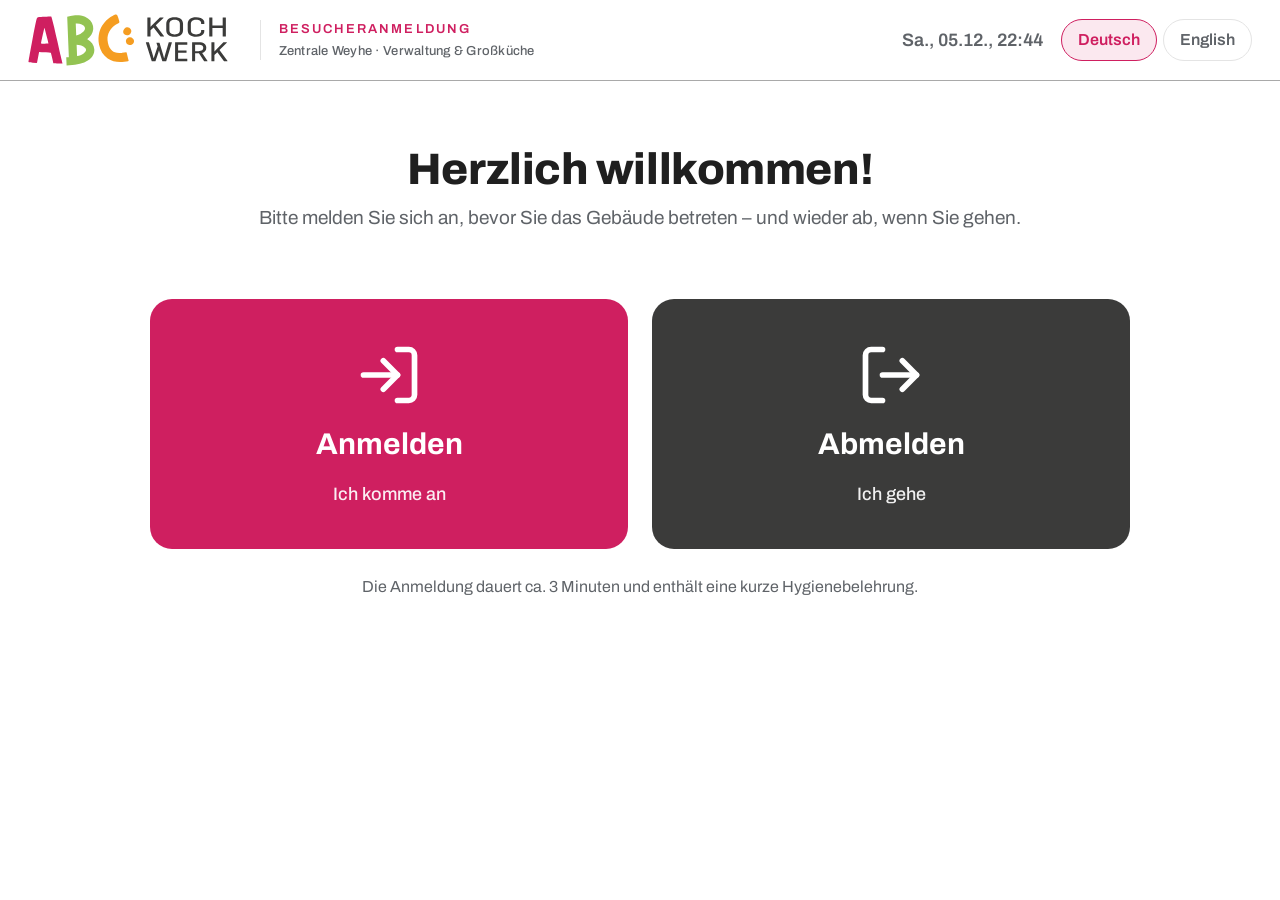
==== commit 1540f325: "Add files via upload" ====
--- a/index.html
+++ b/index.html
@@ -150,12 +150,13 @@
   .btn{min-width:0;padding:16px 20px}
 }
 </style>
+<link rel="stylesheet" href="abc-stil.css">
 </head>
 <body>
 <div class="app" id="app">
   <div class="offline" id="offline"></div>
   <header class="top">
-    <div class="brand"><div class="logo">ABC</div><div><span id="t_firma_kurz">ABC Kochwerk</span><small id="t_site"></small></div></div>
+    <div class="brand"><img class="abc" src="img/abc-logo.svg" alt="ABC Kochwerk"><div class="kopf"><span class="eb" id="t_eb"></span><small id="t_site"></small></div></div>
     <div class="top-r"><div class="clock" id="clock"></div>
       <div class="lang"><button data-lang="de" class="on">Deutsch</button><button data-lang="en">English</button></div>
     </div>
@@ -271,7 +272,7 @@
 
 /* Feste Bedienelemente (Inhalte/Felder/Belehrung kommen aus „Formular & Texte“ in der Verwaltung) */
 const UI = {
-de:{ btn_in:'Anmelden', btn_in_sub:'Ich komme an', btn_out:'Abmelden', btn_out_sub:'Ich gehe',
+de:{ eb:'Besucheranmeldung', btn_in:'Anmelden', btn_in_sub:'Ich komme an', btn_out:'Abmelden', btn_out_sub:'Ich gehe',
   s1:'1 · Ihre Angaben', s1_sub:'Pflichtfelder sind mit * gekennzeichnet.', cancel:'Abbrechen', next:'Weiter', back:'Zurück',
   err_req:'Bitte füllen Sie alle Pflichtfelder aus.', err_mail:'Bitte prüfen Sie die E-Mail-Adresse.', optional:'(optional)',
   s2:'2 · Hygienebelehrung', scroll:'Bitte bis zum Ende lesen', err_bel:'Bitte bestätigen Sie die Belehrung.',
@@ -292,7 +293,7 @@
   out_done:n=>`Auf Wiedersehen, ${n}!`, out_done_time:t=>`Abgemeldet um ${t} Uhr`,
   offline:'Keine Internetverbindung – Anmeldung gerade nicht möglich. Bitte am Empfang melden.',
   err_net:'Speichern fehlgeschlagen. Bitte erneut versuchen oder am Empfang melden.', ds_title:'Datenschutzhinweis (Art. 13 DSGVO)' },
-en:{ btn_in:'Sign in', btn_in_sub:'I am arriving', btn_out:'Sign out', btn_out_sub:'I am leaving',
+en:{ eb:'Visitor registration', btn_in:'Sign in', btn_in_sub:'I am arriving', btn_out:'Sign out', btn_out_sub:'I am leaving',
   s1:'1 · Your details', s1_sub:'Required fields are marked with *.', cancel:'Cancel', next:'Next', back:'Back',
   err_req:'Please complete all required fields.', err_mail:'Please check the email address.', optional:'(optional)',
   s2:'2 · Hygiene briefing', scroll:'Please read to the end', err_bel:'Please confirm the briefing.',
@@ -363,14 +364,13 @@
 function applyLang(){
   document.documentElement.lang=lang;
   $$('.lang button').forEach(b=>b.classList.toggle('on',b.dataset.lang===lang));
-  const ui={t_btn_in:'btn_in',t_btn_in_sub:'btn_in_sub',t_btn_out:'btn_out',t_btn_out_sub:'btn_out_sub',t_s1:'s1',t_s1_sub:'s1_sub',t_cancel1:'cancel',next1:'next',
+  const ui={t_eb:'eb',t_btn_in:'btn_in',t_btn_in_sub:'btn_in_sub',t_btn_out:'btn_out',t_btn_out_sub:'btn_out_sub',t_s1:'s1',t_s1_sub:'s1_sub',t_cancel1:'cancel',next1:'next',
     t_s2:'s2',t_scroll:'scroll',t_back2:'back',next2:'next',t_s3:'s3',t_s3_sub:'s3_sub',t_hz_yes:'hz_yes',t_hz_yes_sub:'hz_yes_sub',t_hz_no:'hz_no',t_hz_no_sub:'hz_no_sub',
     t_back3:'back',next3:'next',t_s4:'s4',t_s4_sub:'s4_sub',t_sig_ph:'sig_ph',t_sig_info:'sig_info',sig_clear:'sig_clear',t_ck_ds:'ck_ds',open_ds:'open_ds',t_back4:'back',submit:'submit',
     t_out:'out',t_out_sub:'out_sub',t_cancel_out:'cancel',t_ds_title:'ds_title'};
   for(const [id,k] of Object.entries(ui)){ const el=document.getElementById(id); if(el) el.textContent=u(k); }
   const cf={t_site:'site',t_welcome:'welcome',t_welcome_sub:'welcome_sub',t_start_hint:'start_hint',t_s2_sub:'s2_sub',t_ck_bel:'ck_bel'};
   for(const [id,k] of Object.entries(cf)) document.getElementById(id).textContent=tx(k);
-  $('#t_firma_kurz').textContent=(F.stammdaten?.firma||'ABC Kochwerk').replace(/\s+GmbH$/,'');
   $('#gz_text').innerHTML=formText(L(F.gesundheit?.text));
   $('#f_suche').placeholder=u('out_ph'); $('#offline').textContent=u('offline');
   $('#ds_text').innerHTML=formText(L(F.datenschutz),vars());
--- a/abc-stil.css
+++ b/abc-stil.css
@@ -0,0 +1,70 @@
+/* ABC Kochwerk – Gestaltung (wie Raumschilder): Schrift Archivo, Logo-Farben, weiße Flächen,
+   feine graue Linie unter dem Kopf, grüne Abschlusslinie, Versal-Labels in Pink mit Sperrung. */
+@font-face{font-family:"Archivo";font-weight:400;font-style:normal;font-display:swap;src:url(fonts/archivo-400.woff2) format("woff2")}
+@font-face{font-family:"Archivo";font-weight:500;font-style:normal;font-display:swap;src:url(fonts/archivo-500.woff2) format("woff2")}
+@font-face{font-family:"Archivo";font-weight:600;font-style:normal;font-display:swap;src:url(fonts/archivo-600.woff2) format("woff2")}
+@font-face{font-family:"Archivo";font-weight:700;font-style:normal;font-display:swap;src:url(fonts/archivo-700.woff2) format("woff2")}
+@font-face{font-family:"Archivo";font-weight:800;font-style:normal;font-display:swap;src:url(fonts/archivo-800.woff2) format("woff2")}
+
+:root{
+  --abc-pink:#CF1F60; --abc-gruen:#93C352; --abc-orange:#F59D21; --abc-schrift:#3B3B3A;
+  --pri:#CF1F60; --pri-d:#A9174D; --pri-l:#FBE8EF;
+  --grn:#5E8F25; --grn-l:#EEF6E4; --org:#F59D21; --org-l:#FEF3E1;
+  --ink:#1F1F1F; --ink2:#5F6368; --line:#E4E4E4; --bg:#F7F7F5;
+}
+html,body{font-family:"Archivo",system-ui,-apple-system,"Segoe UI",Roboto,Arial,sans-serif;background:#fff;color:var(--ink)}
+button,input,select,textarea{font-family:inherit}
+
+/* Kopfzeile mit Logo */
+header.top,body>header{background:#fff;border-bottom:1.5px solid #A9A9A9;box-shadow:none}
+.brand .logo{display:none}
+.brand img.abc{height:52px;width:auto;display:block}
+.brand .kopf{display:flex;flex-direction:column;justify-content:center;gap:3px;padding-left:18px;margin-left:18px;border-left:1.5px solid var(--line)}
+.eyebrow,.brand .kopf .eb{font-size:13px;font-weight:600;letter-spacing:.16em;text-transform:uppercase;color:var(--abc-pink)}
+.brand .kopf small{font-size:13px;font-weight:500;color:var(--ink2);letter-spacing:.02em}
+
+/* Überschriften wie auf den Schildern */
+h1,h2{font-weight:800;color:var(--ink);letter-spacing:-.01em}
+.sub{color:var(--ink2)}
+label.f{font-weight:600;color:var(--ink)}
+
+/* Karten: weiß, dezenter Rahmen, grüne Abschlusslinie */
+.card{border:1px solid var(--line);border-bottom:4px solid var(--abc-gruen);border-radius:16px;box-shadow:0 1px 2px rgba(0,0,0,.03)}
+main{background:#fff}
+
+/* Schritt-Balken in den Logo-Farben */
+.steps div{height:6px}
+.steps div.ok:nth-child(1){background:var(--abc-pink)}
+.steps div.ok:nth-child(2){background:var(--abc-gruen)}
+.steps div.ok:nth-child(3){background:var(--abc-orange)}
+.steps div.ok:nth-child(4){background:var(--abc-pink)}
+
+/* Belehrung: Nummern in Logo-Farben */
+.bel section:nth-child(3n+1) h3 i{background:var(--pri-l);color:var(--abc-pink)}
+.bel section:nth-child(3n+2) h3 i{background:#EEF6E4;color:#4E7A1C}
+.bel section:nth-child(3n+3) h3 i{background:#FEF0DC;color:#B86A00}
+.bel h3{font-weight:800}
+
+/* Startseite */
+.hero{padding-top:34px}
+.hero h1{font-weight:800}
+.big{border-radius:22px;box-shadow:none}
+.big.out{background:var(--abc-schrift)}
+.big.out:active{background:#262626}
+.hint{color:var(--ink2)}
+
+/* Akzente */
+.btn.g{background:var(--grn);border-color:var(--grn)}
+.done .ic{background:#EEF6E4;color:var(--grn)}
+.chip.on{background:var(--pri-l);border-color:var(--pri);color:var(--pri-d)}
+.lang button.on{border-color:var(--pri);color:var(--pri);background:var(--pri-l)}
+.tabs button.on{color:var(--ink)}
+.kpi{background:var(--bg)}
+.kpi b{font-weight:800}
+.tag.in{background:#EEF6E4;color:#4E7A1C}
+
+@media (max-width:760px){
+  .brand img.abc{height:36px}
+  .brand .kopf{display:none}
+}
+@media print{ .card{border-bottom:1px solid #ccc} }
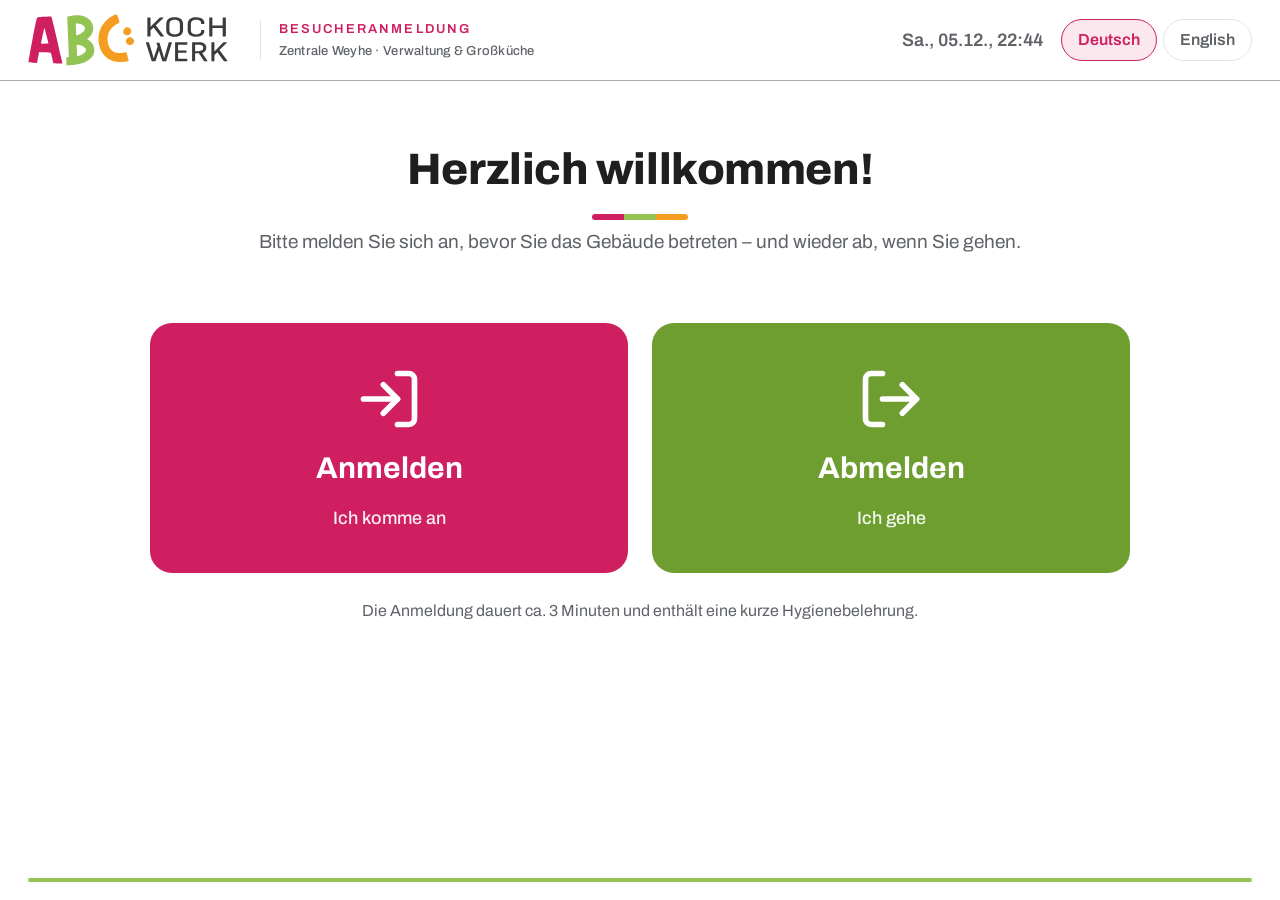
==== commit 931ddf8e: "Add files via upload" ====
--- a/index.html
+++ b/index.html
@@ -149,6 +149,21 @@
   .card{padding:18px}
   .btn{min-width:0;padding:16px 20px}
 }
+.pgrid{display:grid;grid-template-columns:1fr 1fr;gap:18px 22px}
+.pwrap{position:relative}
+.pdrop{display:none;position:absolute;left:0;right:0;top:100%;margin-top:6px;background:#fff;border:1.5px solid #CBD0D6;border-radius:12px;box-shadow:0 10px 30px rgba(0,0,0,.12);max-height:320px;overflow-y:auto;z-index:30}
+.pdrop.on{display:block}
+.pdrop button{display:flex;justify-content:space-between;align-items:center;gap:12px;width:100%;text-align:left;border:0;border-bottom:1px solid var(--line);background:#fff;padding:14px 16px;font-size:18px;color:var(--ink)}
+.pdrop button:last-child{border-bottom:0}
+.pdrop button:active,.pdrop button:hover{background:var(--pri-l)}
+.pdrop button span{color:var(--ink2);font-size:15px}
+.pdrop .leer{padding:14px 16px;color:var(--ink2);font-size:16px}
+.mhint{color:var(--ink2);font-weight:500;font-size:14px}
+.chips.multi .chip{display:inline-flex;align-items:center;gap:10px}
+.chips.multi .tick{width:22px;height:22px;border-radius:6px;border:2px solid #9AA3AD;display:inline-grid;place-items:center;background:#fff;flex:none}
+.chips.multi .chip.on .tick{background:var(--pri);border-color:var(--pri)}
+.chips.multi .chip.on .tick::after{content:"";width:6px;height:11px;border:solid #fff;border-width:0 3px 3px 0;transform:rotate(45deg) translate(-1px,-1px)}
+@media (max-width:760px){.pgrid{grid-template-columns:1fr}}
 </style>
 <link rel="stylesheet" href="abc-stil.css">
 </head>
@@ -272,7 +287,7 @@
 
 /* Feste Bedienelemente (Inhalte/Felder/Belehrung kommen aus „Formular & Texte“ in der Verwaltung) */
 const UI = {
-de:{ eb:'Besucheranmeldung', btn_in:'Anmelden', btn_in_sub:'Ich komme an', btn_out:'Abmelden', btn_out_sub:'Ich gehe',
+de:{ eb:'Besucheranmeldung', multi:'(Mehrfachauswahl möglich)', abteilung:'Abteilung', person_ph:'Name eingeben oder auswählen …', person_frei:'Nicht in der Liste – Name einfach so eintragen.', btn_in:'Anmelden', btn_in_sub:'Ich komme an', btn_out:'Abmelden', btn_out_sub:'Ich gehe',
   s1:'1 · Ihre Angaben', s1_sub:'Pflichtfelder sind mit * gekennzeichnet.', cancel:'Abbrechen', next:'Weiter', back:'Zurück',
   err_req:'Bitte füllen Sie alle Pflichtfelder aus.', err_mail:'Bitte prüfen Sie die E-Mail-Adresse.', optional:'(optional)',
   s2:'2 · Hygienebelehrung', scroll:'Bitte bis zum Ende lesen', err_bel:'Bitte bestätigen Sie die Belehrung.',
@@ -293,7 +308,7 @@
   out_done:n=>`Auf Wiedersehen, ${n}!`, out_done_time:t=>`Abgemeldet um ${t} Uhr`,
   offline:'Keine Internetverbindung – Anmeldung gerade nicht möglich. Bitte am Empfang melden.',
   err_net:'Speichern fehlgeschlagen. Bitte erneut versuchen oder am Empfang melden.', ds_title:'Datenschutzhinweis (Art. 13 DSGVO)' },
-en:{ eb:'Visitor registration', btn_in:'Sign in', btn_in_sub:'I am arriving', btn_out:'Sign out', btn_out_sub:'I am leaving',
+en:{ eb:'Visitor registration', multi:'(multiple choice)', abteilung:'Department', person_ph:'Type or select a name …', person_frei:'Not in the list – just type the name.', btn_in:'Sign in', btn_in_sub:'I am arriving', btn_out:'Sign out', btn_out_sub:'I am leaving',
   s1:'1 · Your details', s1_sub:'Required fields are marked with *.', cancel:'Cancel', next:'Next', back:'Back',
   err_req:'Please complete all required fields.', err_mail:'Please check the email address.', optional:'(optional)',
   s2:'2 · Hygiene briefing', scroll:'Please read to the end', err_bel:'Please confirm the briefing.',
@@ -351,7 +366,7 @@
 /* ================= STATE ================= */
 let S;
 function resetState(){
-  S={vals:{}, belOk:false, gz:null, ds:false, sigDirty:false, sigLen:0};
+  S={vals:{}, auto:{}, belOk:false, gz:null, ds:false, sigDirty:false, sigLen:0};
   $('#f_suche').value='';
   $$('.msg').forEach(m=>m.classList.remove('on'));
   $('#ck_bel').classList.remove('on'); $('#ck_bel').classList.add('dis'); $('#next2').disabled=true;
@@ -385,27 +400,72 @@
   if(!S) return;
   const g=$('#felder');
   g.innerHTML=felder().map(f=>{
+    const k=esc(f.key);
     const req=f.pflicht?' <em>*</em>':` <small style="color:var(--ink2);font-weight:500">${esc(u('optional'))}</small>`;
-    if(f.typ==='auswahl'){
-      return `<div class="full"><label class="f">${esc(L(f.label))}${req}</label><div class="chips" data-key="${esc(f.key)}">`+
-        (f.optionen||[]).map((o,i)=>`<button class="chip ${S.vals[f.key]===i?'on':''}" data-i="${i}">${esc(L(o))}</button>`).join('')+`</div></div>`;
+    if(f.typ==='auswahl'||f.typ==='mehrfach'){
+      const multi=f.typ==='mehrfach', cur=S.vals[f.key];
+      const on=i=>multi?(Array.isArray(cur)&&cur.includes(i)):cur===i;
+      return `<div class="full"><label class="f">${esc(L(f.label))}${req}${multi?` <small class="mhint">${esc(u('multi'))}</small>`:''}</label><div class="chips ${multi?'multi':''}" data-key="${k}">`+
+        (f.optionen||[]).map((o,i)=>`<button class="chip ${on(i)?'on':''}" data-i="${i}">${multi?'<span class="tick"></span>':''}${esc(L(o))}</button>`).join('')+`</div></div>`;
+    }
+    if(f.typ==='person'){
+      return `<div class="full"><div class="pgrid">
+        <div class="pwrap"><label class="f" for="fld_${k}">${esc(L(f.label))}${req}</label>
+          <input class="t" id="fld_${k}" data-key="${k}" data-person="${k}" type="text" autocapitalize="words" autocomplete="off" maxlength="120" value="${esc(S.vals[f.key]??'')}" placeholder="${esc((f.optionen||[]).length?u('person_ph'):'')}">
+          <div class="pdrop" id="pd_${k}"></div></div>
+        <div><label class="f" for="fld_${k}_abteilung">${esc(u('abteilung'))} <small style="color:var(--ink2);font-weight:500">${esc(u('optional'))}</small></label>
+          <input class="t" id="fld_${k}_abteilung" data-abt="${k}" type="text" autocomplete="off" maxlength="120" value="${esc(S.vals[f.key+'_abteilung']??'')}"></div>
+      </div></div>`;
     }
     const type=f.typ==='email'?'email':f.typ==='tel'?'tel':'text';
     const extra=f.typ==='email'?'inputmode="email" autocapitalize="off" spellcheck="false"':f.typ==='tel'?'inputmode="tel"':'autocapitalize="words"';
-    const dl=(f.optionen&&f.optionen.length)?`list="dl_${esc(f.key)}"`:'';
-    return `<div class="${f.breite==='voll'?'full':''}"><label class="f" for="fld_${esc(f.key)}">${esc(L(f.label))}${req}</label>
-      <input class="t" id="fld_${esc(f.key)}" data-key="${esc(f.key)}" type="${type}" ${extra} ${dl} autocomplete="off" maxlength="160" value="${esc(S.vals[f.key]??'')}">
-      ${dl?`<datalist id="dl_${esc(f.key)}">${f.optionen.map(o=>`<option value="${esc(L(o))}">`).join('')}</datalist>`:''}</div>`;
+    const dl=(f.optionen&&f.optionen.length)?`list="dl_${k}"`:'';
+    return `<div class="${f.breite==='voll'?'full':''}"><label class="f" for="fld_${k}">${esc(L(f.label))}${req}</label>
+      <input class="t" id="fld_${k}" data-key="${k}" type="${type}" ${extra} ${dl} autocomplete="off" maxlength="160" value="${esc(S.vals[f.key]??'')}">
+      ${dl?`<datalist id="dl_${k}">${f.optionen.map(o=>`<option value="${esc(L(o))}">`).join('')}</datalist>`:''}</div>`;
   }).join('');
   g.querySelectorAll('input[data-key]').forEach(i=>i.addEventListener('input',()=>{ S.vals[i.dataset.key]=i.value; i.classList.remove('err'); msg('#m_daten',''); }));
-  g.querySelectorAll('.chips').forEach(c=>c.querySelectorAll('.chip').forEach(b=>b.onclick=()=>{ S.vals[c.dataset.key]=+b.dataset.i; msg('#m_daten',''); renderFelder(); }));
+  g.querySelectorAll('input[data-abt]').forEach(i=>i.addEventListener('input',()=>{ S.vals[i.dataset.abt+'_abteilung']=i.value; S.auto[i.dataset.abt]=false; }));
+  g.querySelectorAll('.chips').forEach(c=>c.querySelectorAll('.chip').forEach(b=>b.onclick=()=>{
+    const key=c.dataset.key, i=+b.dataset.i;
+    if(c.classList.contains('multi')){ const a=Array.isArray(S.vals[key])?S.vals[key]:[]; S.vals[key]=a.includes(i)?a.filter(x=>x!==i):[...a,i].sort((x,y)=>x-y); }
+    else S.vals[key]=i;
+    c.classList.remove('err'); msg('#m_daten',''); renderFelder(); }));
+  g.querySelectorAll('input[data-person]').forEach(personFeld);
+}
+/* Ansprechpartner: Auswahl aus Mitarbeiterliste oder Freitext; Abteilung füllt sich automatisch */
+function personFeld(inp){
+  const key=inp.dataset.person, f=felder().find(x=>x.key===key), list=(f.optionen||[]).filter(o=>o.name);
+  const drop=$('#pd_'+CSS.escape(key)), abt=$('#fld_'+CSS.escape(key)+'_abteilung');
+  const norm=x=>String(x||'').toLowerCase().normalize('NFD').replace(/[̀-ͯ]/g,'');
+  const setAbt=v=>{ abt.value=v; S.vals[key+'_abteilung']=v; S.auto[key]=!!v; };
+  const zeigen=()=>{
+    if(!list.length){ drop.classList.remove('on'); return; }
+    const q=norm(inp.value.trim());
+    const t=list.filter(o=>!q||norm(o.name).includes(q)||norm(o.abteilung).includes(q)).slice(0,30);
+    drop.innerHTML=t.length?t.map(o=>`<button type="button" data-n="${esc(o.name)}" data-a="${esc(o.abteilung||'')}"><b>${esc(o.name)}</b><span>${esc(o.abteilung||'')}</span></button>`).join('')
+      :`<div class="leer">${esc(u('person_frei'))}</div>`;
+    drop.classList.add('on');
+    drop.querySelectorAll('button').forEach(b=>b.addEventListener('pointerdown',e=>{ e.preventDefault();
+      inp.value=b.dataset.n; S.vals[key]=b.dataset.n; setAbt(b.dataset.a); inp.classList.remove('err'); drop.classList.remove('on'); inp.blur(); }));
+  };
+  inp.addEventListener('focus',zeigen);
+  inp.addEventListener('input',()=>{ const m=list.find(o=>norm(o.name)===norm(inp.value.trim()));
+    if(m) setAbt(m.abteilung||''); else if(S.auto[key]) setAbt('');
+    zeigen(); });
+  inp.addEventListener('blur',()=>setTimeout(()=>drop.classList.remove('on'),150));
 }
 function wert(f){ // Wert für Speicherung (Auswahl immer als deutscher Text)
   const v=S.vals[f.key];
   if(f.typ==='auswahl') return (v===undefined||v===null)?'':((f.optionen||[])[v]?.de||'');
+  if(f.typ==='mehrfach') return (Array.isArray(v)?v:[]).map(i=>(f.optionen||[])[i]?.de).filter(Boolean).join(', ');
   return String(v??'').trim();
 }
-function wertAnzeige(f){ const v=S.vals[f.key]; return f.typ==='auswahl'?L((f.optionen||[])[v]):String(v??'').trim(); }
+function wertAnzeige(f){ const v=S.vals[f.key];
+  if(f.typ==='auswahl') return L((f.optionen||[])[v]);
+  if(f.typ==='mehrfach') return (Array.isArray(v)?v:[]).map(i=>L((f.optionen||[])[i])).filter(Boolean).join(', ');
+  if(f.typ==='person'){ const a=String(S.vals[f.key+'_abteilung']??'').trim(); const n=String(v??'').trim(); return n&&a?`${n} (${a})`:n; }
+  return String(v??'').trim(); }
 $('#go-in').onclick=()=>{ resetState(); show('s-daten'); goFullscreen(); };
 $('#go-out').onclick=()=>{ resetState(); show('s-out'); goFullscreen(); };
 $$('[data-back]').forEach(b=>b.onclick=()=>{ if(b.dataset.back==='s-start') resetState(); show(b.dataset.back); });
@@ -413,7 +473,7 @@
   let ok=true, mailbad=false;
   for(const f of felder()){
     const v=wert(f);
-    const el=f.typ==='auswahl'?$(`.chips[data-key="${CSS.escape(f.key)}"]`):$(`#fld_${CSS.escape(f.key)}`);
+    const el=(f.typ==='auswahl'||f.typ==='mehrfach')?$(`.chips[data-key="${CSS.escape(f.key)}"]`):$(`#fld_${CSS.escape(f.key)}`);
     let bad=f.pflicht&&!v;
     if(!bad && v && f.typ==='email' && !/^[^@\s]+@[^@\s]+\.[^@\s]{2,}$/.test(v)){ bad=true; mailbad=true; }
     if(el) el.classList.toggle('err',bad); if(bad) ok=false;
@@ -476,7 +536,8 @@
   if(!S.sigDirty||S.sigLen<60){ $('#sigwrap').classList.add('err'); return msg('#m_sig',u('err_sig')); }
   if(!S.ds){ $('#ck_ds').classList.add('err'); return msg('#m_sig',u('err_ds')); }
   msg('#m_sig',''); sending=true; const btn=$('#submit'); btn.disabled=true; btn.innerHTML=`<span class="spinner"></span>${esc(u('sending'))}`;
-  const angaben={}; felder().forEach(f=>{ if(!['vorname','nachname'].includes(f.key)){ const v=wert(f); if(v) angaben[f.key]=v; } });
+  const angaben={}; felder().forEach(f=>{ if(!['vorname','nachname'].includes(f.key)){ const v=wert(f); if(v) angaben[f.key]=v;
+    if(f.typ==='person'){ const a=String(S.vals[f.key+'_abteilung']??'').trim(); if(a) angaben[f.key+'_abteilung']=a; } } });
   const p={ vorname:wert({key:'vorname'}), nachname:wert({key:'nachname'}), angaben,
     belehrung_version:F.belehrung?.version||'?', belehrung_text:belPlain(lang), belehrung_bestaetigt:true,
     gesundheit_bestaetigt:S.gz===true, datenschutz_bestaetigt:true, sprache:lang, unterschrift:sigPNG(), geraet:'Kiosk '+(F.stammdaten?.standort||'') };
--- a/abc-stil.css
+++ b/abc-stil.css
@@ -68,3 +68,19 @@
   .brand .kopf{display:none}
 }
 @media print{ .card{border-bottom:1px solid #ccc} }
+
+/* Logo-Farben für die großen Flächen + grüne Abschlusslinie unten (wie Raumschilder) */
+:root{ --abc-gruen-d:#6E9E2F; }
+.big.in{background:var(--abc-pink)}
+.big.in:active{background:var(--pri-d)}
+.big.out{background:var(--abc-gruen-d)}
+.big.out:active{background:#5B8526}
+.res .go{background:var(--abc-gruen-d)}
+.btn.g{background:var(--abc-gruen-d);border-color:var(--abc-gruen-d)}
+.hero h1::after{content:"";display:block;width:96px;height:6px;margin:18px auto 0;border-radius:3px;
+  background:linear-gradient(90deg,var(--abc-pink) 0 33.3%,var(--abc-gruen) 33.3% 66.6%,var(--abc-orange) 66.6% 100%)}
+body::after{content:"";position:fixed;left:28px;right:28px;bottom:18px;height:4px;border-radius:2px;background:var(--abc-gruen);z-index:40;pointer-events:none}
+body::before{content:"";position:fixed;left:0;right:0;bottom:0;height:40px;background:#fff;z-index:39;pointer-events:none}
+main{padding-bottom:70px}
+@media (max-width:760px){ body::after{left:16px;right:16px;bottom:12px} body::before{height:28px} }
+@media print{ body::after,body::before{display:none} }
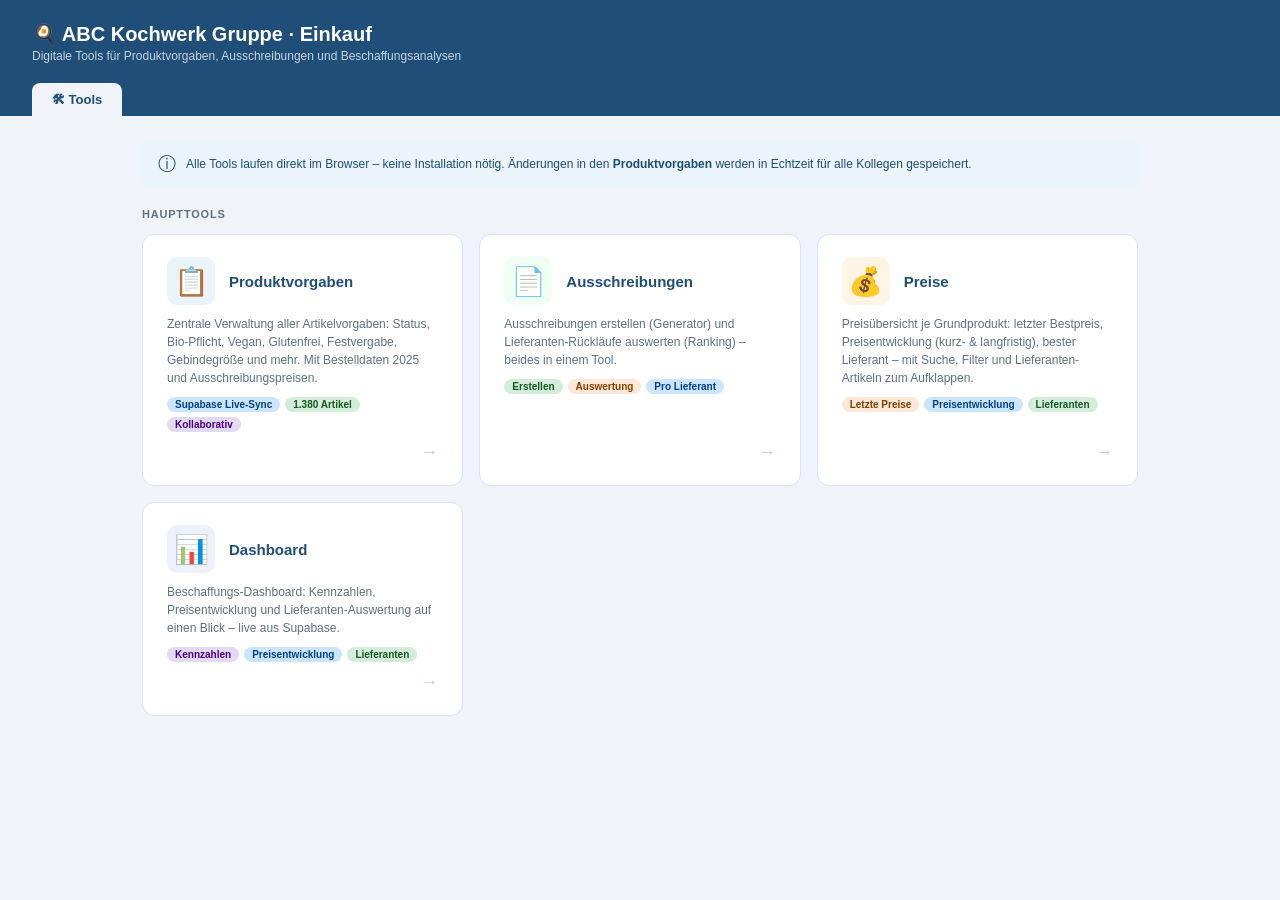
==== commit 8a59e304: "Add files via upload" ====
--- a/index.html
+++ b/index.html
@@ -1,607 +1,2273 @@
-<!doctype html>
+<!DOCTYPE html>
 <html lang="de">
 <head>
-<meta charset="utf-8">
-<meta name="viewport" content="width=device-width, initial-scale=1, maximum-scale=1, user-scalable=no, viewport-fit=cover">
-<meta name="theme-color" content="#CF1F60">
-<meta name="mobile-web-app-capable" content="yes">
-<title>Besucheranmeldung ABC Kochwerk</title>
-<link rel="manifest" href="manifest.webmanifest">
-<link rel="icon" href="icon.svg" type="image/svg+xml">
+  <script src="sbauth.js"></script>
+<meta charset="UTF-8">
+<meta name="viewport" content="width=device-width,initial-scale=1">
+<link rel="icon" href="data:,">
+<title>ABC Kochwerk · Einkauf Tools</title>
 <style>
-:root{
-  --pri:#CF1F60; --pri-d:#A8164C; --pri-l:#FBE7EF;
-  --grn:#6E9A2E; --grn-l:#EEF5E3; --org:#F59E22; --org-l:#FEF3E2;
-  --ink:#1F2328; --ink2:#59616B; --line:#E3E6EA; --bg:#F6F7F9; --card:#FFFFFF; --red:#C62828; --red-l:#FDECEC;
-  --r:18px;
-}
-*{box-sizing:border-box;-webkit-tap-highlight-color:transparent}
-html,body{margin:0;height:100%;background:var(--bg);color:var(--ink);
-  font-family:system-ui,-apple-system,"Segoe UI",Roboto,"Helvetica Neue",Arial,sans-serif;font-size:18px;line-height:1.45}
-body{overscroll-behavior:none;user-select:none;-webkit-user-select:none}
-input,textarea{user-select:text;-webkit-user-select:text}
-button{font:inherit;cursor:pointer}
-.app{min-height:100%;display:flex;flex-direction:column}
-header.top{display:flex;align-items:center;justify-content:space-between;padding:14px 28px;background:var(--card);border-bottom:1px solid var(--line)}
-.brand{display:flex;align-items:center;gap:14px;font-weight:700;font-size:22px;letter-spacing:.2px}
-.brand .logo{width:44px;height:44px;border-radius:12px;background:var(--pri);color:#fff;display:grid;place-items:center;font-weight:800;font-size:17px}
-.brand small{display:block;font-weight:500;font-size:14px;color:var(--ink2)}
-.lang{display:flex;gap:6px}
-.lang button{border:1.5px solid var(--line);background:#fff;border-radius:999px;padding:8px 16px;font-weight:600;font-size:16px;color:var(--ink2)}
-.lang button.on{border-color:var(--pri);color:var(--pri);background:var(--pri-l)}
-.clock{font-variant-numeric:tabular-nums;color:var(--ink2);font-weight:600;font-size:18px;margin-right:18px}
-.top-r{display:flex;align-items:center}
-main{flex:1;display:flex;justify-content:center;padding:28px}
-.screen{width:100%;max-width:980px;display:none}
-.screen.on{display:block;animation:fade .25s ease}
-@keyframes fade{from{opacity:0;transform:translateY(6px)}to{opacity:1;transform:none}}
-h1{font-size:34px;line-height:1.2;margin:0 0 8px}
-h2{font-size:26px;margin:0 0 6px}
-.sub{color:var(--ink2);margin:0 0 24px;font-size:19px}
-.card{background:var(--card);border:1px solid var(--line);border-radius:var(--r);padding:28px}
-/* Start */
-.hero{text-align:center;padding:24px 0 10px}
-.hero h1{font-size:44px}
-.big-actions{display:grid;grid-template-columns:1fr 1fr;gap:24px;margin-top:34px}
-.big{border:0;border-radius:24px;padding:42px 24px;display:flex;flex-direction:column;align-items:center;gap:14px;color:#fff;
-  font-size:30px;font-weight:700;box-shadow:0 6px 20px rgba(0,0,0,.08);min-height:240px;justify-content:center}
-.big svg{width:68px;height:68px}
-.big span{font-size:18px;font-weight:500;opacity:.92}
-.big.in{background:var(--pri)} .big.in:active{background:var(--pri-d)}
-.big.out{background:#2F3A45} .big.out:active{background:#1d252d}
-.hint{margin-top:26px;text-align:center;color:var(--ink2);font-size:16px}
-/* Steps */
-.steps{display:flex;gap:8px;margin-bottom:22px}
-.steps div{flex:1;height:8px;border-radius:99px;background:var(--line)}
-.steps div.ok{background:var(--pri)}
-.grid{display:grid;grid-template-columns:1fr 1fr;gap:18px 22px}
-.full{grid-column:1/-1}
-label.f{display:block;font-weight:600;font-size:16px;margin-bottom:7px}
-label.f em{color:var(--pri);font-style:normal}
-input.t{width:100%;font:inherit;font-size:20px;padding:15px 16px;border:1.5px solid #CBD0D6;border-radius:12px;background:#fff;color:var(--ink);outline:none}
-input.t:focus{border-color:var(--pri);box-shadow:0 0 0 4px var(--pri-l)}
-input.t.err{border-color:var(--red);background:var(--red-l)}
-.chips{display:flex;flex-wrap:wrap;gap:10px}
-.chip{border:1.5px solid #CBD0D6;background:#fff;border-radius:12px;padding:13px 18px;font-size:18px;font-weight:500;color:var(--ink)}
-.chip.on{border-color:var(--pri);background:var(--pri-l);color:var(--pri-d);font-weight:700}
-.chips.err .chip{border-color:var(--red)}
-label.f small{font-size:14px}
-.nav{display:flex;justify-content:space-between;gap:16px;margin-top:26px}
-.btn{border:0;border-radius:14px;padding:18px 30px;font-size:20px;font-weight:700;min-width:180px}
-.btn.p{background:var(--pri);color:#fff} .btn.p:active{background:var(--pri-d)}
-.btn.p:disabled{background:#E2B4C5;cursor:not-allowed}
-.btn.s{background:#fff;color:var(--ink);border:1.5px solid #CBD0D6}
-.btn.g{background:var(--grn);color:#fff}
-.btn.w{background:#fff;color:var(--red);border:1.5px solid #E6B3B3}
-.msg{border-radius:12px;padding:14px 18px;font-size:17px;margin-top:16px;display:none}
-.msg.on{display:block}
-.msg.err{background:var(--red-l);color:var(--red)}
-.msg.warn{background:var(--org-l);color:#8A4B00}
-.msg.ok{background:var(--grn-l);color:#3F5E12}
-/* Belehrung */
-.bel{max-height:calc(100vh - 360px);min-height:320px;overflow-y:auto;padding:4px 26px 10px 4px;-webkit-overflow-scrolling:touch}
-.bel section{padding:18px 0;border-bottom:1px solid var(--line)}
-.bel section:last-child{border-bottom:0}
-.bel h3{display:flex;gap:12px;align-items:center;font-size:21px;margin:0 0 10px}
-.bel h3 i{font-style:normal;width:38px;height:38px;flex:none;border-radius:10px;display:grid;place-items:center;background:var(--pri-l);color:var(--pri);font-weight:800;font-size:17px}
-.bel p{margin:6px 0}
-.bel ul{margin:8px 0 0;padding-left:22px}
-.bel li{margin:7px 0}
-.bel .alert{background:var(--org-l);border-radius:12px;padding:12px 16px;margin-top:10px}
-.scrollhint{display:flex;align-items:center;justify-content:center;gap:8px;color:var(--pri);font-weight:600;font-size:16px;padding-top:12px}
-.check{display:flex;gap:16px;align-items:flex-start;padding:16px 18px;border:1.5px solid #CBD0D6;border-radius:14px;background:#fff;margin-top:14px;font-size:18px;text-align:left;width:100%;color:var(--ink)}
-.check .box{flex:none;width:32px;height:32px;border-radius:9px;border:2px solid #9AA3AD;display:grid;place-items:center;margin-top:1px;background:#fff}
-.check.on{border-color:var(--grn);background:var(--grn-l)}
-.check.on .box{background:var(--grn);border-color:var(--grn)}
-.check.on .box::after{content:"";width:9px;height:17px;border:solid #fff;border-width:0 4px 4px 0;transform:rotate(45deg) translate(-1px,-2px)}
-.check.dis{opacity:.45;pointer-events:none}
-.check.err{border-color:var(--red)}
-.hz{display:grid;grid-template-columns:1fr 1fr;gap:14px;margin-top:14px}
-.hz button{text-align:left;border-radius:14px;padding:18px;border:1.5px solid #CBD0D6;background:#fff;font-size:18px;color:var(--ink)}
-.hz button b{display:block;font-size:19px;margin-bottom:4px}
-.hz button.on.y{border-color:var(--grn);background:var(--grn-l)}
-.hz button.on.n{border-color:var(--org);background:var(--org-l)}
-/* Signature */
-.sigwrap{position:relative;border:2px dashed #B9C0C8;border-radius:14px;background:#fff;height:260px;touch-action:none}
-.sigwrap.err{border-color:var(--red)}
-.sigwrap canvas{width:100%;height:100%;display:block;border-radius:12px;touch-action:none}
-.sigwrap .ph{position:absolute;left:0;right:0;bottom:46px;text-align:center;color:#A3ABB4;pointer-events:none;font-size:18px}
-.sigwrap .line{position:absolute;left:30px;right:30px;bottom:40px;border-bottom:1.5px solid #C8CDD3;pointer-events:none}
-.sigtools{display:flex;justify-content:space-between;align-items:center;margin-top:10px;color:var(--ink2);font-size:16px}
-.linkbtn{border:0;background:none;color:var(--pri);font-weight:700;font-size:17px;padding:8px 4px}
-.summary{display:grid;grid-template-columns:auto 1fr;gap:4px 18px;font-size:17px;background:var(--bg);border-radius:12px;padding:14px 18px;margin-bottom:18px}
-.summary dt{color:var(--ink2)} .summary dd{margin:0;font-weight:600}
-/* Done */
-.done{text-align:center;padding:40px 20px}
-.done .ic{width:110px;height:110px;border-radius:50%;margin:0 auto 22px;display:grid;place-items:center;background:var(--grn-l);color:var(--grn)}
-.done .ic svg{width:60px;height:60px}
-.done h1{font-size:40px}
-.done .time{font-size:22px;color:var(--ink2);margin:6px 0 20px}
-.done .notice{display:inline-block;background:var(--org-l);color:#8A4B00;border-radius:14px;padding:14px 22px;font-weight:600;margin-top:8px;max-width:640px}
-.countdown{margin-top:26px;color:var(--ink2);font-size:16px}
-/* Checkout */
-.results{display:flex;flex-direction:column;gap:12px;margin-top:18px;min-height:120px}
-.res{display:flex;justify-content:space-between;align-items:center;gap:16px;padding:18px 22px;border:1.5px solid var(--line);border-radius:14px;background:#fff;font-size:20px;text-align:left;width:100%;color:var(--ink)}
-.res b{font-size:22px}
-.res small{display:block;color:var(--ink2);font-size:16px}
-.res .go{background:#2F3A45;color:#fff;border-radius:10px;padding:12px 20px;font-weight:700;font-size:18px;white-space:nowrap}
-.empty{color:var(--ink2);text-align:center;padding:26px}
+*{box-sizing:border-box;margin:0;padding:0}
+body{font-family:Arial,sans-serif;background:#f0f4f8;color:#1a2332;min-height:100vh}
+.header{background:#1F4E79;color:#fff;padding:22px 32px 0}
+.header-top{display:flex;align-items:center;gap:16px;padding-bottom:16px}
+.header h1{font-size:20px;font-weight:700;margin-bottom:3px}
+.header p{font-size:12px;opacity:.75}
+.tab-bar{display:flex;gap:2px;margin-top:4px}
+.tab{padding:9px 20px;border-radius:8px 8px 0 0;font-size:13px;font-weight:600;cursor:pointer;color:rgba(255,255,255,.65);background:transparent;border:none;transition:background .15s,color .15s}
+.tab.active{background:#f0f4f8;color:#1F4E79}
+.tab:hover:not(.active){color:#fff;background:rgba(255,255,255,.1)}
+
+/* ─── TOOLS TAB ─── */
+.container{padding:24px 32px;max-width:1060px;margin:0 auto}
+.section-title{font-size:11px;font-weight:700;color:#607080;text-transform:uppercase;letter-spacing:.8px;margin-bottom:14px}
+.tools{display:grid;grid-template-columns:repeat(auto-fill,minmax(280px,1fr));gap:16px;margin-bottom:28px}
+.tool-card{background:#fff;border-radius:12px;border:1px solid #dbe4ee;padding:22px 24px;text-decoration:none;color:inherit;display:flex;flex-direction:column;gap:10px;transition:box-shadow .15s,transform .15s;cursor:pointer}
+.tool-card:hover{box-shadow:0 4px 20px rgba(0,0,0,.12);transform:translateY(-2px)}
+.tool-icon{font-size:28px;width:48px;height:48px;border-radius:10px;display:flex;align-items:center;justify-content:center;flex-shrink:0}
+.tool-header{display:flex;align-items:center;gap:14px}
+.tool-name{font-size:15px;font-weight:700;color:#1F4E79}
+.tool-desc{font-size:12px;color:#607080;line-height:1.5}
+.tool-tags{display:flex;gap:5px;flex-wrap:wrap}
+.tag{font-size:10px;padding:2px 8px;border-radius:10px;font-weight:600}
+.tag-blue{background:#cce5ff;color:#004085}
+.tag-green{background:#d4edda;color:#155724}
+.tag-purple{background:#e2d9f3;color:#4a0080}
+.tag-orange{background:#fde8d8;color:#804000}
+.tag-red{background:#f8d7da;color:#721c24}
+.tool-card .arrow{font-size:18px;color:#B8CCE4;margin-top:auto;align-self:flex-end;transition:color .15s}
+.tool-card:hover .arrow{color:#1F4E79}
+.divider{height:1px;background:#dbe4ee;margin:8px 0 24px}
+.info-bar{background:#EBF3FB;border-radius:8px;padding:12px 16px;font-size:12px;color:#1F4E79;display:flex;align-items:center;gap:10px}
+.warn-bar{background:#fff3e0;border-radius:8px;padding:10px 14px;font-size:12px;color:#804000;display:flex;align-items:center;gap:8px;margin-bottom:12px}
+
+/* ─── DASHBOARD TAB ─── */
+.dash{padding:24px 32px;max-width:1200px;margin:0 auto;display:none}
+.dash.visible{display:block}
+
+.kpi-row{display:grid;grid-template-columns:repeat(auto-fill,minmax(160px,1fr));gap:12px;margin-bottom:24px}
+.kpi{background:#fff;border-radius:10px;border:1px solid #dbe4ee;padding:14px 16px}.kpi-warn .kpi-val{color:#E65100}.kpi-good .kpi-val{color:#1B5E20}.kpi-bad .kpi-val{color:#B71C1C}
+.kpi-label{font-size:10px;font-weight:700;color:#607080;text-transform:uppercase;letter-spacing:.6px;margin-bottom:6px}
+.kpi-val{font-size:22px;font-weight:700;color:#1F4E79}
+.kpi-sub{font-size:10px;color:#90a0b0;margin-top:3px}
+
+.dash-section-title{font-size:11px;font-weight:700;color:#607080;text-transform:uppercase;letter-spacing:.8px;margin:20px 0 12px;display:flex;align-items:center;gap:8px}
+.dash-section-title::after{content:'';flex:1;height:1px;background:#dbe4ee}
+
+.dash-row{display:grid;grid-template-columns:1fr 1fr;gap:16px;margin-bottom:20px}
+.dash-row.single{grid-template-columns:1fr}
+.dash-row.three{grid-template-columns:1fr 1fr 1fr}
+.dash-card{background:#fff;border-radius:10px;border:1px solid #dbe4ee;padding:18px 20px}
+.dash-card-title{font-size:12px;font-weight:700;color:#1F4E79;margin-bottom:14px;display:flex;align-items:center;gap:8px}
+.dash-card-title span{font-size:16px}
+
+.periode-bar{display:flex;align-items:center;gap:10px;margin-bottom:20px;flex-wrap:wrap}
+.periode-bar label{font-size:12px;font-weight:700;color:#607080}
+.periode-badge{padding:3px 10px;border-radius:12px;font-size:11px;font-weight:700;background:#EBF3FB;color:#1F4E79;cursor:pointer;border:2px solid transparent;transition:all .15s}
+.periode-badge.active{background:#1F4E79;color:#fff;border-color:#1F4E79}
+.periode-badge.disabled{background:#f0f4f8;color:#b0bec5;cursor:default;text-decoration:line-through;border-color:transparent}
+
+.ph-search{width:100%;padding:7px 12px;border:1px solid #dbe4ee;border-radius:6px;font-size:12px;margin-bottom:10px}
+.tbl{width:100%;border-collapse:collapse;font-size:12px}
+.tbl th{background:#f5f8fc;color:#607080;font-size:10px;font-weight:700;text-transform:uppercase;letter-spacing:.5px;padding:7px 10px;text-align:left;border-bottom:2px solid #dbe4ee;white-space:nowrap}
+.tbl td{padding:7px 10px;border-bottom:1px solid #f0f4f8;vertical-align:middle}
+.tbl tr:hover td{background:#fafcff}
+.tbl .r{text-align:right}
+.tbl .num{font-variant-numeric:tabular-nums;font-family:monospace;font-size:11px}
+
+.trend-up{color:#d32f2f;font-weight:700}
+.trend-dn{color:#2e7d32;font-weight:700}
+.trend-eq{color:#607080}
+.rank-1{background:#fff8e1;color:#f57f17;font-weight:700;padding:1px 6px;border-radius:8px;font-size:10px}
+
+.sup-grid{display:grid;grid-template-columns:repeat(auto-fill,minmax(200px,1fr));gap:10px}
+.sup-card{border:1px solid #dbe4ee;border-radius:8px;padding:13px 15px}
+.sup-name{font-size:13px;font-weight:700;color:#1F4E79;margin-bottom:8px}
+.sup-stat{display:flex;justify-content:space-between;font-size:11px;color:#607080;margin-bottom:4px}
+.sup-stat strong{color:#1a2332}
+.sup-bar-wrap{height:6px;background:#f0f4f8;border-radius:3px;margin-top:8px;overflow:hidden}
+.sup-bar-fill{height:100%;background:#1F4E79;border-radius:3px;transition:width .4s}
+
+.delta-badge{padding:1px 6px;border-radius:8px;font-size:10px;font-weight:700}
+.delta-pos{background:#d4edda;color:#155724}
+.delta-neg{background:#f8d7da;color:#721c24}
+
+.dash-empty{text-align:center;padding:48px 24px;color:#90a0b0}
+.dash-empty .big-icon{font-size:48px;margin-bottom:12px}
+.dash-empty p{font-size:13px;line-height:1.6}
+.dash-empty a{color:#1F4E79;font-weight:700}
+.loading{display:flex;align-items:center;gap:8px;color:#607080;font-size:12px;padding:20px}
+.spinner{width:16px;height:16px;border:2px solid #dbe4ee;border-top-color:#1F4E79;border-radius:50%;animation:spin .8s linear infinite}
+@keyframes spin{to{transform:rotate(360deg)}}
+
+/* Produktkatalog-Dashboard Elemente */
+.pk-chart-wrap{position:relative;width:100%;height:220px}
+.pk-bar-row{display:flex;align-items:center;gap:8px;margin-bottom:6px;font-size:12px}
+.pk-bar-label{width:140px;overflow:hidden;text-overflow:ellipsis;white-space:nowrap;color:#607080;flex-shrink:0}
+.pk-bar-track{flex:1;height:14px;background:#f0f4f8;border-radius:3px;overflow:hidden}
+.pk-bar-fill{height:100%;border-radius:3px;transition:width .5s}
+.pk-bar-val{width:70px;text-align:right;font-variant-numeric:tabular-nums;font-size:11px;color:#1a2332;font-weight:600;flex-shrink:0}
+
+/* ─── EINSTELLUNGEN TAB ─── */
+.settings-view{padding:24px 32px;max-width:900px;margin:0 auto;display:none}
+.settings-section{background:#fff;border-radius:12px;border:1px solid #dbe4ee;margin-bottom:20px;overflow:hidden}
+.settings-section-head{padding:16px 20px;border-bottom:1px solid #f0f4f8;display:flex;align-items:center;justify-content:space-between}
+.settings-section-head h3{font-size:14px;font-weight:700;color:#1F4E79}
+.settings-section-head p{font-size:11px;color:#90a0b0;margin-top:2px}
+.settings-table{width:100%;border-collapse:collapse}
+.settings-table th{background:#f5f8fc;font-size:10px;font-weight:700;text-transform:uppercase;letter-spacing:.5px;color:#607080;padding:8px 16px;text-align:left}
+.settings-table td{padding:10px 16px;border-bottom:1px solid #f0f4f8;font-size:13px;vertical-align:middle}
+.settings-table tr:last-child td{border-bottom:none}
+.settings-table tr:hover td{background:#fafcff}
+
+/* Toggle */
+.toggle-wrap{display:flex;align-items:center;gap:10px}
+.toggle{position:relative;width:38px;height:22px;flex-shrink:0}
+.toggle input{opacity:0;width:0;height:0;position:absolute}
+.toggle-slider{position:absolute;inset:0;background:#ccd;border-radius:11px;cursor:pointer;transition:background .2s}
+.toggle input:checked + .toggle-slider{background:#1F4E79}
+.toggle-slider::before{content:'';position:absolute;width:16px;height:16px;left:3px;top:3px;background:#fff;border-radius:50%;transition:transform .2s}
+.toggle input:checked + .toggle-slider::before{transform:translateX(16px)}
+.toggle-label{font-size:12px;font-weight:600}
+.toggle-label.on{color:#1F4E79}
+.toggle-label.off{color:#b0bec5}
+
 /* Modal */
-.modal{position:fixed;inset:0;background:rgba(20,24,28,.5);display:none;align-items:center;justify-content:center;padding:24px;z-index:50}
-.modal.on{display:flex}
-.modal .card{max-width:760px;width:100%;max-height:92vh;overflow:auto}
-.modal .card.wide{max-width:1100px}
-.spinner{width:22px;height:22px;border:3px solid rgba(255,255,255,.5);border-top-color:#fff;border-radius:50%;display:inline-block;vertical-align:-4px;margin-right:10px;animation:spin 1s linear infinite}
-@keyframes spin{to{transform:rotate(360deg)}}
-.offline{display:none;background:var(--red);color:#fff;text-align:center;padding:8px;font-weight:600;font-size:16px}
-.offline.on{display:block}
-@media (max-width:760px){
-  html,body{font-size:16px}
-  main{padding:16px}
-  header.top{padding:10px 16px}
-  .clock{display:none}
-  .brand small{display:none}
-  .brand{font-size:18px}
-  .lang button{padding:7px 12px;font-size:14px}
-  .big-actions,.grid,.hz{grid-template-columns:1fr}
-  .big{min-height:160px;padding:26px}
-  .hero h1{font-size:32px}
-  .card{padding:18px}
-  .btn{min-width:0;padding:16px 20px}
-}
-.pgrid{display:grid;grid-template-columns:1fr 1fr;gap:18px 22px}
-.pwrap{position:relative}
-.pdrop{display:none;position:absolute;left:0;right:0;top:100%;margin-top:6px;background:#fff;border:1.5px solid #CBD0D6;border-radius:12px;box-shadow:0 10px 30px rgba(0,0,0,.12);max-height:320px;overflow-y:auto;z-index:30}
-.pdrop.on{display:block}
-.pdrop button{display:flex;justify-content:space-between;align-items:center;gap:12px;width:100%;text-align:left;border:0;border-bottom:1px solid var(--line);background:#fff;padding:14px 16px;font-size:18px;color:var(--ink)}
-.pdrop button:last-child{border-bottom:0}
-.pdrop button:active,.pdrop button:hover{background:var(--pri-l)}
-.pdrop button span{color:var(--ink2);font-size:15px}
-.pdrop .leer{padding:14px 16px;color:var(--ink2);font-size:16px}
-.mhint{color:var(--ink2);font-weight:500;font-size:14px}
-.chips.multi .chip{display:inline-flex;align-items:center;gap:10px}
-.chips.multi .tick{width:22px;height:22px;border-radius:6px;border:2px solid #9AA3AD;display:inline-grid;place-items:center;background:#fff;flex:none}
-.chips.multi .chip.on .tick{background:var(--pri);border-color:var(--pri)}
-.chips.multi .chip.on .tick::after{content:"";width:6px;height:11px;border:solid #fff;border-width:0 3px 3px 0;transform:rotate(45deg) translate(-1px,-1px)}
-@media (max-width:760px){.pgrid{grid-template-columns:1fr}}
+.modal-overlay{position:fixed;inset:0;background:rgba(0,0,0,.35);display:flex;align-items:center;justify-content:center;z-index:100}
+.modal{background:#fff;border-radius:14px;padding:26px;min-width:380px;max-width:480px;width:92vw;box-shadow:0 8px 40px rgba(0,0,0,.18)}
+.modal h2{font-size:16px;font-weight:700;color:#1F4E79;margin-bottom:18px}
+.field{margin-bottom:14px}
+.field label{display:block;font-size:11px;font-weight:700;color:#607080;text-transform:uppercase;letter-spacing:.3px;margin-bottom:5px}
+.field input,.field select{width:100%;padding:8px 10px;border:1px solid #dbe4ee;border-radius:6px;font-size:13px;outline:none;color:#1a2332}
+.field input:focus,.field select:focus{border-color:#1F4E79}
+.field-row{display:grid;grid-template-columns:1fr 1fr;gap:12px}
+.modal-footer{display:flex;justify-content:flex-end;gap:8px;margin-top:20px;padding-top:16px;border-top:1px solid #f0f4f8}
+.btn{padding:7px 16px;border-radius:7px;border:1px solid #dbe4ee;background:#fff;color:#1a2332;font-size:13px;font-weight:600;cursor:pointer}
+.btn:hover{background:#f0f4f8}
+.btn-primary{background:#1F4E79;color:#fff;border-color:#1F4E79}
+.btn-primary:hover{background:#164069}
+.btn-danger{background:#fff;color:#d32f2f;border-color:#f8d7da}
+.btn-danger:hover{background:#f8d7da}
+.btn-sm{padding:4px 10px;font-size:11px}
+.badge-inaktiv{background:#f0f4f8;color:#90a0b0;padding:2px 8px;border-radius:10px;font-size:11px;font-weight:600}
+.badge-aktiv{background:#d4edda;color:#155724;padding:2px 8px;border-radius:10px;font-size:11px;font-weight:600}
+.badge-disabled{background:#f8d7da;color:#721c24;padding:2px 8px;border-radius:10px;font-size:11px;font-weight:600}
+
+/* Inaktiv-Overlay auf Tool-Karten */
+.tool-card.lief-inaktiv{opacity:.45;pointer-events:none}
+.tool-card.lief-inaktiv::after{content:'Lieferant inaktiv';font-size:10px;font-weight:700;color:#d32f2f;background:#f8d7da;padding:2px 8px;border-radius:8px;align-self:flex-start}
+
+@media(max-width:700px){
+  .dash-row,.dash-row.three{grid-template-columns:1fr}
+  .container,.dash,.settings-view{padding:16px}
+  .kpi-row{grid-template-columns:1fr 1fr}
+}
 </style>
-<link rel="stylesheet" href="abc-stil.css">
 </head>
 <body>
-<div class="app" id="app">
-  <div class="offline" id="offline"></div>
-  <header class="top">
-    <div class="brand"><img class="abc" src="img/abc-logo.svg" alt="ABC Kochwerk"><div class="kopf"><span class="eb" id="t_eb"></span><small id="t_site"></small></div></div>
-    <div class="top-r"><div class="clock" id="clock"></div>
-      <div class="lang"><button data-lang="de" class="on">Deutsch</button><button data-lang="en">English</button></div>
+
+<div class="header">
+  <div class="header-top">
+    <div>
+      <h1>&#127859; ABC Kochwerk Gruppe · Einkauf</h1>
+      <p>Digitale Tools für Produktvorgaben, Ausschreibungen und Beschaffungsanalysen</p>
     </div>
-  </header>
-  <main>
-    <!-- START -->
-    <div class="screen on" id="s-start">
-      <div class="hero"><h1 id="t_welcome"></h1><p class="sub" id="t_welcome_sub"></p></div>
-      <div class="big-actions">
-        <button class="big in" id="go-in">
-          <svg viewBox="0 0 24 24" fill="none" stroke="currentColor" stroke-width="2" stroke-linecap="round" stroke-linejoin="round"><path d="M15 3h4a2 2 0 0 1 2 2v14a2 2 0 0 1-2 2h-4"/><path d="M10 17l5-5-5-5"/><path d="M15 12H3"/></svg>
-          <div id="t_btn_in"></div><span id="t_btn_in_sub"></span>
-        </button>
-        <button class="big out" id="go-out">
-          <svg viewBox="0 0 24 24" fill="none" stroke="currentColor" stroke-width="2" stroke-linecap="round" stroke-linejoin="round"><path d="M9 21H5a2 2 0 0 1-2-2V5a2 2 0 0 1 2-2h4"/><path d="M16 17l5-5-5-5"/><path d="M21 12H9"/></svg>
-          <div id="t_btn_out"></div><span id="t_btn_out_sub"></span>
-        </button>
-      </div>
-      <p class="hint" id="t_start_hint"></p>
+  </div>
+  <div class="tab-bar">
+    <button class="tab active" id="tab-tools" onclick="switchTab('tools')">&#128736; Tools</button>
+  </div>
+</div>
+
+<!-- ═══ TOOLS TAB ═══ -->
+<div id="view-tools" class="container">
+  <div id="inaktiv-warn" class="warn-bar" style="display:none;margin-top:0;margin-bottom:16px">
+    &#9888; <span id="inaktiv-warn-text"></span>
+    <span style="margin-left:auto;cursor:pointer;text-decoration:underline" onclick="location.href='./produktvorgaben/index.html'">Einstellungen (Produktvorgaben) →</span>
+  </div>
+  <div class="info-bar" style="margin-top:0;margin-bottom:20px">
+    <span style="font-size:18px">&#9432;</span>
+    <span>Alle Tools laufen direkt im Browser – keine Installation nötig. Änderungen in den <strong>Produktvorgaben</strong> werden in Echtzeit für alle Kollegen gespeichert.</span>
+  </div>
+
+  <div class="section-title">Haupttools</div>
+  <div class="tools" id="tools-grid">
+    <a class="tool-card" id="card-produktvorgaben" href="./produktvorgaben/index.html">
+      <div class="tool-header">
+        <div class="tool-icon" style="background:#EBF3FB">&#128203;</div>
+        <div class="tool-name">Produktvorgaben</div>
+      </div>
+      <div class="tool-desc">Zentrale Verwaltung aller Artikelvorgaben: Status, Bio-Pflicht, Vegan, Glutenfrei, Festvergabe, Gebindegröße und mehr. Mit Bestelldaten 2025 und Ausschreibungspreisen.</div>
+      <div class="tool-tags">
+        <span class="tag tag-blue">Supabase Live-Sync</span>
+        <span class="tag tag-green">1.380 Artikel</span>
+        <span class="tag tag-purple">Kollaborativ</span>
+      </div>
+      <div class="arrow">&#8594;</div>
+    </a>
+    <a class="tool-card" id="card-ausschreibungen" href="./Ausschreibungen.html">
+      <div class="tool-header">
+        <div class="tool-icon" style="background:#f0fff4">&#128196;</div>
+        <div class="tool-name">Ausschreibungen</div>
+      </div>
+      <div class="tool-desc">Ausschreibungen erstellen (Generator) und Lieferanten-R&uuml;ckl&auml;ufe auswerten (Ranking) &ndash; beides in einem Tool.</div>
+      <div class="tool-tags">
+        <span class="tag tag-green">Erstellen</span>
+        <span class="tag tag-orange">Auswertung</span>
+        <span class="tag tag-blue">Pro Lieferant</span>
+      </div>
+      <div class="arrow">&#8594;</div>
+    </a>
+    <a class="tool-card" id="card-preise" href="./produktvorgaben/index.html#preise">
+      <div class="tool-header">
+        <div class="tool-icon" style="background:#fff4e5">&#128176;</div>
+        <div class="tool-name">Preise</div>
+      </div>
+      <div class="tool-desc">Preis&uuml;bersicht je Grundprodukt: letzter Bestpreis, Preisentwicklung (kurz- &amp; langfristig), bester Lieferant &ndash; mit Suche, Filter und Lieferanten-Artikeln zum Aufklappen.</div>
+      <div class="tool-tags">
+        <span class="tag tag-orange">Letzte Preise</span>
+        <span class="tag tag-blue">Preisentwicklung</span>
+        <span class="tag tag-green">Lieferanten</span>
+      </div>
+      <div class="arrow">&#8594;</div>
+    </a>
+    <a class="tool-card" id="card-dashboard" href="#" onclick="openAnalyse();return false;">
+      <div class="tool-header">
+        <div class="tool-icon" style="background:#eef0fb">&#128202;</div>
+        <div class="tool-name">Dashboard</div>
+      </div>
+      <div class="tool-desc">Beschaffungs-Dashboard: Kennzahlen, Preisentwicklung und Lieferanten-Auswertung auf einen Blick &ndash; live aus Supabase.</div>
+      <div class="tool-tags">
+        <span class="tag tag-purple">Kennzahlen</span>
+        <span class="tag tag-blue">Preisentwicklung</span>
+        <span class="tag tag-green">Lieferanten</span>
+      </div>
+      <div class="arrow">&#8594;</div>
+    </a>
+  </div>
+
+  
+</div>
+
+  <!-- ═══ INLINE DASHBOARD (direkt in Tools-Tab) ═══ -->
+  <!-- /inline-dash -->
+
+</div><!-- /view-tools -->
+
+<!-- ═══ ANALYSE-DASHBOARD TAB ═══ -->
+<div id="view-analyse" class="container" style="display:none">
+  <div style="display:flex;align-items:center;justify-content:space-between;flex-wrap:wrap;gap:8px;margin:4px 0 16px">
+    <div style="display:flex;align-items:center;gap:12px">
+      <span onclick="switchTab('tools')" style="cursor:pointer;color:#1F4E79;font-size:13px;text-decoration:none">&#8592; Tools</span>
+      <div class="section-title" style="margin:0">&#128202; Beschaffungs-Dashboard</div>
     </div>
-
-    <!-- STEP 1 -->
-    <div class="screen" id="s-daten">
-      <div class="steps"><div class="ok"></div><div></div><div></div><div></div></div>
-      <div class="card">
-        <h2 id="t_s1"></h2><p class="sub" id="t_s1_sub"></p>
-        <div class="grid" id="felder"></div>
-        <div class="msg err" id="m_daten"></div>
-        <div class="nav"><button class="btn s" data-back="s-start" id="t_cancel1"></button><button class="btn p" id="next1"></button></div>
+    <span onclick="renderAnalyse(true)" style="cursor:pointer;color:#1F4E79;font-size:12px;text-decoration:underline">&#8635; Aktualisieren</span>
+  </div>
+  <div id="analyse-body"><div style="padding:40px;text-align:center;color:#90a0b0">Lade Auswertungen&hellip;</div></div>
+</div>
+
+<!-- ═══ DASHBOARD TAB (leer – wird nicht mehr genutzt) ═══ -->
+<div id="view-dash" style="display:none"><div id="inline-dash" style="margin-top:28px">
+    <div style="display:flex;align-items:center;justify-content:space-between;margin-bottom:14px;flex-wrap:wrap;gap:8px">
+      <div class="section-title" style="margin:0">&#128202; Ausschreibungs-Dashboard</div>
+      <div style="display:flex;align-items:center;gap:10px;flex-wrap:wrap">
+        <span id="dash-auto-status" style="font-size:11px;color:#90a0b0"></span>
+        <span onclick="loadDashboard(true)" style="cursor:pointer;color:#1F4E79;font-size:11px;text-decoration:underline">&#8635; Jetzt aktualisieren</span>
       </div>
     </div>
 
-    <!-- STEP 2 -->
-    <div class="screen" id="s-belehrung">
-      <div class="steps"><div class="ok"></div><div class="ok"></div><div></div><div></div></div>
-      <div class="card">
-        <h2 id="t_s2"></h2><p class="sub" id="t_s2_sub"></p>
-        <div class="bel" id="bel"></div>
-        <div class="scrollhint" id="scrollhint"><svg width="22" height="22" viewBox="0 0 24 24" fill="none" stroke="currentColor" stroke-width="2.5"><path d="M12 5v14M5 12l7 7 7-7"/></svg><span id="t_scroll"></span></div>
-        <button class="check dis" id="ck_bel"><span class="box"></span><span id="t_ck_bel"></span></button>
-        <div class="msg err" id="m_bel"></div>
-        <div class="nav"><button class="btn s" data-back="s-daten" id="t_back2"></button><button class="btn p" id="next2" disabled></button></div>
-      </div>
+    <!-- Perioden-Filter -->
+    <div id="inline-per-bar" style="display:flex;align-items:center;gap:8px;flex-wrap:wrap;margin-bottom:16px;padding:10px 14px;background:#f7f9fc;border-radius:8px;border:1px solid #e0e8f0">
+      <span style="font-size:11px;font-weight:700;color:#607080;white-space:nowrap">PERIODEN:</span>
+      <div id="inline-per-btns" style="display:flex;gap:6px;flex-wrap:wrap"></div>
+      <span style="margin-left:auto;font-size:11px;color:#90a0b0">Aktiv (grün) · Deaktiviert (grau) · Klick zum Umschalten</span>
     </div>
 
-    <!-- STEP 3 -->
-    <div class="screen" id="s-gesundheit">
-      <div class="steps"><div class="ok"></div><div class="ok"></div><div class="ok"></div><div></div></div>
-      <div class="card">
-        <h2 id="t_s3"></h2><p class="sub" id="t_s3_sub"></p>
-        <div class="bel" style="max-height:none;min-height:0" id="gz_text"></div>
-        <div class="hz">
-          <button class="y" id="hz_yes"><b id="t_hz_yes"></b><span id="t_hz_yes_sub"></span></button>
-          <button class="n" id="hz_no"><b id="t_hz_no"></b><span id="t_hz_no_sub"></span></button>
+    <div id="inline-dash-loading" style="display:none;padding:40px;text-align:center;color:#90a0b0">
+      <div class="spinner" style="margin:0 auto 12px"></div>Lade Ausschreibungsdaten...
+    </div>
+    <div id="inline-dash-empty" style="display:none;padding:32px;text-align:center;color:#90a0b0;background:#fff;border-radius:10px;border:1px solid #e0e8f0">
+      <div style="font-size:32px;margin-bottom:8px">&#128202;</div>
+      <p>Noch keine Ausschreibungsdaten.<br>Führe eine Auswertung durch und klicke auf <strong>„In Supabase speichern"</strong>.</p>
+    </div>
+    <div id="inline-dash-content" style="display:none">
+
+      <div class="kpi-row" id="kpi-row"></div>
+
+      <!-- Lieferanten-Scorecard + Vergabematrix -->
+      <div class="dash-row">
+        <div class="dash-card">
+          <div class="dash-card-title"><span>&#127942;</span> Lieferanten-Übersicht</div>
+          <div id="sup-scorecard"></div>
         </div>
-        <div class="msg warn" id="m_hz_warn"></div>
-        <div class="msg err" id="m_hz"></div>
-        <div class="nav"><button class="btn s" data-back="s-belehrung" id="t_back3"></button><button class="btn p" id="next3"></button></div>
-      </div>
+        <div class="dash-card">
+          <div class="dash-card-title"><span>&#128260;</span> Vorperiode vs. aktuelle Periode</div>
+          <div id="cmp-table-wrap"></div>
+        </div>
+      </div>
+
+      <!-- Vergabematrix -->
+      <div class="dash-row single">
+        <div class="dash-card">
+          <div class="dash-card-title"><span>&#9989;</span> Vergabematrix
+            <span style="font-size:11px;font-weight:400;color:#90a0b0;margin-left:8px">Welcher Artikel geht an welchen Lieferanten · Rang 1 = 🥇</span>
+          </div>
+          <div style="display:flex;gap:8px;margin-bottom:10px">
+            <input id="matrix-search" placeholder="Artikel filtern..." oninput="renderMatrix()" style="font-size:12px;padding:4px 10px;border:1px solid #ddd;border-radius:5px;flex:1;max-width:300px">
+          </div>
+          <div id="matrix-wrap" style="overflow-x:auto;max-height:450px;overflow-y:auto"></div>
+        </div>
+      </div>
+
+      <!-- Periodenvergleich -->
+      <div class="dash-row single">
+        <div class="dash-card">
+          <div class="dash-card-title"><span>&#128260;</span> Periodenvergleich
+            <span style="font-size:11px;font-weight:400;color:#90a0b0;margin-left:8px">Zwei Perioden direkt vergleichen</span>
+          </div>
+          <div style="display:flex;gap:12px;margin-bottom:12px;flex-wrap:wrap;align-items:center">
+            <label style="font-size:12px;color:#607080">A: <select id="cmp-per-a" onchange="renderPeriodCmp()" style="margin-left:4px;font-size:12px;padding:3px 8px;border:1px solid #ddd;border-radius:5px"></select></label>
+            <label style="font-size:12px;color:#607080">B: <select id="cmp-per-b" onchange="renderPeriodCmp()" style="margin-left:4px;font-size:12px;padding:3px 8px;border:1px solid #ddd;border-radius:5px"></select></label>
+            <input id="cmp-search" placeholder="Artikel filtern..." oninput="renderPeriodCmp()" style="font-size:12px;padding:3px 8px;border:1px solid #ddd;border-radius:5px">
+          </div>
+          <div id="period-cmp-wrap" style="overflow-x:auto;max-height:380px;overflow-y:auto"></div>
+        </div>
+      </div>
+
+      <!-- Lieferanten-Zeitverlauf + Artikel-Preisentwicklung -->
+      <div class="dash-row single">
+        <div class="dash-card">
+          <div class="dash-card-title"><span>&#128264;</span> Lieferanten-Entwicklung über alle Perioden</div>
+          <div id="lief-trend-wrap" style="overflow-x:auto"></div>
+        </div>
+      </div>
+
+      <div class="dash-row single">
+        <div class="dash-card">
+          <div class="dash-card-title"><span>&#128202;</span> Preisentwicklung nach Artikel
+            <span style="font-size:11px;font-weight:400;color:#90a0b0;margin-left:8px">Nur Rang-1 · alle Perioden</span>
+          </div>
+          <div style="display:flex;gap:8px;margin-bottom:10px;flex-wrap:wrap">
+            <input id="art-trend-search" placeholder="Artikel suchen..." oninput="renderArtTrend()" style="font-size:12px;padding:4px 8px;border:1px solid #ddd;border-radius:5px">
+            <select id="art-trend-wg" onchange="renderArtTrend()" style="font-size:12px;padding:4px 8px;border:1px solid #ddd;border-radius:5px">
+              <option value="">Alle Warengruppen</option>
+            </select>
+          </div>
+          <div id="art-trend-wrap" style="overflow-x:auto;max-height:500px;overflow-y:auto"></div>
+        </div>
+      </div>
+
+      <!-- Preisveränderungen + Ausreißer -->
+      <div class="dash-row">
+        <div class="dash-card">
+          <div class="dash-card-title"><span>&#128200;</span> Größte Preissteigerungen</div>
+          <div id="top-increase"></div>
+        </div>
+        <div class="dash-card">
+          <div class="dash-card-title"><span>&#128201;</span> Größte Preisrückgänge</div>
+          <div id="top-decrease"></div>
+        </div>
+      </div>
+
+      <div class="dash-row">
+        <div class="dash-card">
+          <div class="dash-card-title"><span>🎯</span> Günstige Ausreißer <span style="font-size:11px;font-weight:400;color:#607080">&lt;80% des Ø</span></div>
+          <div id="outlier-low" style="max-height:300px;overflow-y:auto"></div>
+        </div>
+        <div class="dash-card">
+          <div class="dash-card-title"><span>🚨</span> Teure Ausreißer <span style="font-size:11px;font-weight:400;color:#607080">&gt;120% des Ø</span></div>
+          <div id="outlier-high" style="max-height:300px;overflow-y:auto"></div>
+        </div>
+      </div>
+
+      <!-- Preishistorie + Vorgaben-Quote -->
+      <div class="dash-row single">
+        <div class="dash-card">
+          <div class="dash-card-title"><span>&#128200;</span> Preishistorie pro Artikel &amp; Lieferant</div>
+          <input class="ph-search" id="ph-search" placeholder="Artikel suchen..." oninput="renderHistory()" style="margin-bottom:10px">
+          <div id="ph-table-wrap" style="overflow-x:auto;max-height:420px;overflow-y:auto"></div>
+        </div>
+      </div>
+
+      <div class="dash-row single">
+        <div class="dash-card">
+          <div class="dash-card-title"><span>&#9989;</span> Vorgaben-Erfüllungsquote nach Lieferant</div>
+          <div id="vorgaben-quote-wrap"></div>
+        </div>
+      </div>
+
+    </div><!-- /inline-dash-content -->
+  </div></div>
+
+<!-- ═══ EINSTELLUNGEN TAB ═══ -->
+<div id="view-settings" class="settings-view">
+
+  <!-- Lieferanten -> jetzt zentral in Produktvorgaben (Supabase) -->
+  <div class="settings-section">
+    <div class="settings-section-head">
+      <div>
+        <h3>&#127968; Lieferanten</h3>
+        <p>Die Lieferantenverwaltung ist jetzt zentral in <strong>Produktvorgaben &rarr; Einstellungen &rarr; Lieferanten</strong> (in Supabase, ger&auml;te&uuml;bergreifend geteilt).</p>
+      </div>
+      <a class="btn btn-primary" href="./produktvorgaben/index.html">Zu den Produktvorgaben &rarr;</a>
     </div>
-
-    <!-- STEP 4 -->
-    <div class="screen" id="s-unterschrift">
-      <div class="steps"><div class="ok"></div><div class="ok"></div><div class="ok"></div><div class="ok"></div></div>
-      <div class="card">
-        <h2 id="t_s4"></h2><p class="sub" id="t_s4_sub"></p>
-        <dl class="summary" id="summary"></dl>
-        <div class="sigwrap" id="sigwrap"><canvas id="sig"></canvas><div class="line"></div><div class="ph" id="t_sig_ph"></div></div>
-        <div class="sigtools"><span id="t_sig_info"></span><button class="linkbtn" id="sig_clear"></button></div>
-        <button class="check" id="ck_ds"><span class="box"></span><span><span id="t_ck_ds"></span> <a href="#" class="linkbtn" id="open_ds" style="padding:0"></a></span></button>
-        <div class="msg err" id="m_sig"></div>
-        <div class="nav"><button class="btn s" data-back="s-gesundheit" id="t_back4"></button><button class="btn p" id="submit"></button></div>
-      </div>
+    <table class="settings-table" style="display:none"><tbody id="lief-settings-tbody"></tbody></table>
+  </div>
+
+  <!-- WA-Perioden -->
+  <div class="settings-section">
+    <div class="settings-section-head">
+      <div>
+        <h3>&#128197; Ausschreibungs-Perioden (WA)</h3>
+        <p>Ausgeblendete Perioden erscheinen nicht im Dashboard und in der Auswertung – Daten bleiben erhalten.</p>
+      </div>
+      <button class="btn btn-primary" onclick="openWAModal(null)">+ Periode</button>
     </div>
-
-    <!-- DONE -->
-    <div class="screen" id="s-done">
-      <div class="card done">
-        <div class="ic"><svg viewBox="0 0 24 24" fill="none" stroke="currentColor" stroke-width="3" stroke-linecap="round" stroke-linejoin="round"><path d="M20 6L9 17l-5-5"/></svg></div>
-        <h1 id="done_title"></h1>
-        <div class="time" id="done_time"></div>
-        <div id="done_text"></div>
-        <div class="notice" id="done_notice" style="display:none"></div>
-        <div><button class="btn p" style="margin-top:28px" id="done_ok">OK</button></div>
-        <div class="countdown" id="done_cd"></div>
-      </div>
+    <table class="settings-table">
+      <thead><tr><th>Bezeichnung</th><th>Zeitraum</th><th>Sichtbar im Dashboard</th><th>Notiz</th><th></th></tr></thead>
+      <tbody id="wa-settings-tbody"></tbody>
+    </table>
+  </div>
+
+  <!-- Produktkatalog-Verbindung -->
+  <div class="settings-section">
+    <div class="settings-section-head">
+      <div>
+        <h3>&#128203; Produktkatalog</h3>
+        <p>Zeigt den Verbindungsstatus zum Produktkatalog-Tool (localStorage).</p>
+      </div>
+      <a class="btn" href="./produktkatalog.html">Produktkatalog öffnen →</a>
     </div>
-
-    <!-- CHECKOUT -->
-    <div class="screen" id="s-out">
-      <div class="card">
-        <h2 id="t_out"></h2><p class="sub" id="t_out_sub"></p>
-        <input class="t" id="f_suche" autocomplete="off" autocapitalize="words" spellcheck="false" style="font-size:24px">
-        <div class="results" id="results"></div>
-        <div class="msg err" id="m_out"></div>
-        <div class="nav"><button class="btn s" data-back="s-start" id="t_cancel_out"></button><span></span></div>
-      </div>
+    <div id="pk-status" style="padding:16px 20px;font-size:13px;color:#607080"></div>
+  </div>
+
+</div>
+
+<!-- MODAL: Lieferant -->
+<div class="modal-overlay" id="modal-lief" style="display:none" onclick="if(event.target===this)closeModal('modal-lief')">
+  <div class="modal">
+    <h2 id="modal-lief-title">Lieferant anlegen</h2>
+    <input type="hidden" id="lief-edit-id">
+    <div class="field">
+      <label>Name *</label>
+      <input type="text" id="f-lief-name" placeholder="Lieferantenname">
     </div>
-  </main>
+    <div class="field-row">
+      <div class="field">
+        <label>Quelle</label>
+        <select id="f-lief-quelle">
+          <option value="WaWi">WaWi</option>
+          <option value="Manuell">Manuell</option>
+          <option value="WaWi+Manuell">WaWi + Manuell</option>
+        </select>
+      </div>
+      <div class="field">
+        <label>Status</label>
+        <select id="f-lief-status">
+          <option value="aktiv">Aktiv</option>
+          <option value="inaktiv">Inaktiv</option>
+        </select>
+      </div>
+    </div>
+    <div class="field">
+      <label>Notiz</label>
+      <input type="text" id="f-lief-notiz" placeholder="Optional">
+    </div>
+    <div class="modal-footer">
+      <button class="btn" onclick="closeModal('modal-lief')">Abbrechen</button>
+      <button class="btn btn-primary" onclick="saveLieferant()">Speichern</button>
+    </div>
+  </div>
 </div>
 
-<div class="modal" id="mod_ds"><div class="card"><h2 id="t_ds_title"></h2><div class="bel" style="max-height:60vh" id="ds_text"></div><div class="nav"><span></span><button class="btn p" id="ds_close">OK</button></div></div></div>
-<div class="modal" id="mod_confirm"><div class="card" style="max-width:560px;text-align:center"><h2 id="conf_title"></h2><p class="sub" id="conf_text" style="margin-top:10px"></p><div class="nav"><button class="btn s" id="conf_no"></button><button class="btn p" id="conf_yes"></button></div></div></div>
-
-<script src="formular-standard.js"></script>
+<!-- MODAL: WA-Periode -->
+<div class="modal-overlay" id="modal-wa" style="display:none" onclick="if(event.target===this)closeModal('modal-wa')">
+  <div class="modal">
+    <h2 id="modal-wa-title">WA-Periode anlegen</h2>
+    <input type="hidden" id="wa-edit-id">
+    <div class="field">
+      <label>Bezeichnung *</label>
+      <input type="text" id="f-wa-name" placeholder="z.B. WA 2025, WA Test Q1">
+    </div>
+    <div class="field-row">
+      <div class="field">
+        <label>Von</label>
+        <input type="date" id="f-wa-von">
+      </div>
+      <div class="field">
+        <label>Bis</label>
+        <input type="date" id="f-wa-bis">
+      </div>
+    </div>
+    <div class="field">
+      <label>Im Dashboard anzeigen</label>
+      <select id="f-wa-sichtbar">
+        <option value="ja">Ja – sichtbar</option>
+        <option value="nein">Nein – ausgeblendet (Testlauf)</option>
+      </select>
+    </div>
+    <div class="field">
+      <label>Notiz</label>
+      <input type="text" id="f-wa-notiz" placeholder="Optional">
+    </div>
+    <div class="modal-footer">
+      <button class="btn" onclick="closeModal('modal-wa')">Abbrechen</button>
+      <button class="btn btn-primary" onclick="saveWA()">Speichern</button>
+    </div>
+  </div>
+</div>
+
 <script>
-/* ================= TECHNIK ================= */
-const API = {
-  url: 'https://ywmimuctohdmxkmexops.supabase.co',
-  key: 'sb_publishable_BDxHs8FE36DMxpiU4MPGRA_nPAr65lo',
-  leerlaufSekunden: 180,
-};
-
-/* Feste Bedienelemente (Inhalte/Felder/Belehrung kommen aus „Formular & Texte“ in der Verwaltung) */
-const UI = {
-de:{ eb:'Besucheranmeldung', multi:'(Mehrfachauswahl möglich)', abteilung:'Abteilung', person_ph:'Name eingeben oder auswählen …', person_frei:'Nicht in der Liste – Name einfach so eintragen.', btn_in:'Anmelden', btn_in_sub:'Ich komme an', btn_out:'Abmelden', btn_out_sub:'Ich gehe',
-  s1:'1 · Ihre Angaben', s1_sub:'Pflichtfelder sind mit * gekennzeichnet.', cancel:'Abbrechen', next:'Weiter', back:'Zurück',
-  err_req:'Bitte füllen Sie alle Pflichtfelder aus.', err_mail:'Bitte prüfen Sie die E-Mail-Adresse.', optional:'(optional)',
-  s2:'2 · Hygienebelehrung', scroll:'Bitte bis zum Ende lesen', err_bel:'Bitte bestätigen Sie die Belehrung.',
-  s3:'3 · Erklärung zur Gesundheit', s3_sub:'Gemäß § 42 Infektionsschutzgesetz (IfSG).',
-  hz_yes:'Ich bestätige', hz_yes_sub:'Mir sind keine dieser Hinderungsgründe bekannt.', hz_no:'Ich kann das nicht bestätigen', hz_no_sub:'Ich habe Beschwerden oder bin unsicher.',
-  err_hz:'Bitte wählen Sie eine Antwort.',
-  s4:'4 · Unterschrift', s4_sub:'Mit Ihrer Unterschrift bestätigen Sie die Hygienebelehrung und Ihre Erklärung.',
-  sig_ph:'Hier mit dem Finger unterschreiben', sig_info:'Unterschrift', sig_clear:'Löschen',
-  ck_ds:'Ich habe den Datenschutzhinweis zur Kenntnis genommen.', open_ds:'Datenschutzhinweis lesen',
-  err_sig:'Bitte unterschreiben Sie im Feld.', err_ds:'Bitte bestätigen Sie den Datenschutzhinweis.', submit:'Verbindlich anmelden', sending:'Wird gespeichert …',
-  sum_name:'Name', sum_bel:'Belehrung', sum_gz:'Gesundheit', sum_ok:'bestätigt', sum_nok:'nicht bestätigt – kein Zutritt Küche/Produktion',
-  done_title:n=>`Willkommen, ${n}!`, done_time:t=>`Angemeldet um ${t} Uhr`,
-  done_notice:'Bitte betreten Sie keine Küchen-, Produktions- oder Lagerbereiche und informieren Sie Ihren Ansprechpartner.',
-  cd:s=>`Zurück zum Start in ${s} s`,
-  out:'Abmelden', out_sub:'Bitte geben Sie Ihren Vor- oder Nachnamen ein (mind. 2 Buchstaben).', out_ph:'Name eingeben …',
-  out_none:'Kein angemeldeter Besuch gefunden. Bitte prüfen Sie die Schreibweise oder wenden Sie sich an den Empfang.',
-  out_btn:'Abmelden', since:t=>`seit ${t} Uhr`, conf_title:n=>`${n} abmelden?`, conf_text:'Sie werden jetzt als „gegangen“ eingetragen.', yes:'Ja, abmelden', no:'Abbrechen',
-  out_done:n=>`Auf Wiedersehen, ${n}!`, out_done_time:t=>`Abgemeldet um ${t} Uhr`,
-  offline:'Keine Internetverbindung – Anmeldung gerade nicht möglich. Bitte am Empfang melden.',
-  err_net:'Speichern fehlgeschlagen. Bitte erneut versuchen oder am Empfang melden.', ds_title:'Datenschutzhinweis (Art. 13 DSGVO)' },
-en:{ eb:'Visitor registration', multi:'(multiple choice)', abteilung:'Department', person_ph:'Type or select a name …', person_frei:'Not in the list – just type the name.', btn_in:'Sign in', btn_in_sub:'I am arriving', btn_out:'Sign out', btn_out_sub:'I am leaving',
-  s1:'1 · Your details', s1_sub:'Required fields are marked with *.', cancel:'Cancel', next:'Next', back:'Back',
-  err_req:'Please complete all required fields.', err_mail:'Please check the email address.', optional:'(optional)',
-  s2:'2 · Hygiene briefing', scroll:'Please read to the end', err_bel:'Please confirm the briefing.',
-  s3:'3 · Health declaration', s3_sub:'According to § 42 German Infection Protection Act (IfSG).',
-  hz_yes:'I confirm', hz_yes_sub:'None of these reasons apply to me.', hz_no:'I cannot confirm this', hz_no_sub:'I have symptoms or I am unsure.',
-  err_hz:'Please choose an answer.',
-  s4:'4 · Signature', s4_sub:'With your signature you confirm the hygiene briefing and your declaration.',
-  sig_ph:'Sign here with your finger', sig_info:'Signature', sig_clear:'Clear',
-  ck_ds:'I have taken note of the privacy notice.', open_ds:'Read privacy notice',
-  err_sig:'Please sign in the box.', err_ds:'Please confirm the privacy notice.', submit:'Sign in now', sending:'Saving …',
-  sum_name:'Name', sum_bel:'Briefing', sum_gz:'Health', sum_ok:'confirmed', sum_nok:'not confirmed – no access to kitchen/production',
-  done_title:n=>`Welcome, ${n}!`, done_time:t=>`Signed in at ${t}`,
-  done_notice:'Please do not enter any kitchen, production or storage areas and inform your contact person.',
-  cd:s=>`Back to start in ${s} s`,
-  out:'Sign out', out_sub:'Please enter your first or last name (at least 2 letters).', out_ph:'Enter name …',
-  out_none:'No signed-in visit found. Please check the spelling or ask at reception.',
-  out_btn:'Sign out', since:t=>`since ${t}`, conf_title:n=>`Sign out ${n}?`, conf_text:'You will now be registered as “left”.', yes:'Yes, sign out', no:'Cancel',
-  out_done:n=>`Goodbye, ${n}!`, out_done_time:t=>`Signed out at ${t}`,
-  offline:'No internet connection – signing in is not possible right now. Please report to reception.',
-  err_net:'Saving failed. Please try again or report to reception.', ds_title:'Privacy notice (Art. 13 GDPR)' }};
-
-/* ================= HILFSFUNKTIONEN ================= */
-const $=s=>document.querySelector(s), $$=s=>[...document.querySelectorAll(s)];
-let lang='de';
-const u=k=>UI[lang][k];
-const esc=s=>String(s??'').replace(/[&<>"']/g,c=>({'&':'&amp;','<':'&lt;','>':'&gt;','"':'&quot;',"'":'&#39;'}[c]));
-const hhmm=d=>new Date(d).toLocaleTimeString('de-DE',{hour:'2-digit',minute:'2-digit',timeZone:'Europe/Berlin'});
-const clone=o=>JSON.parse(JSON.stringify(o));
-async function rpc(fn,args){
-  const r=await fetch(`${API.url}/rest/v1/rpc/${fn}`,{method:'POST',headers:{'Content-Type':'application/json',apikey:API.key,Authorization:`Bearer ${API.key}`},body:JSON.stringify(args||{})});
-  const txt=await r.text(); let d=null; try{d=txt?JSON.parse(txt):null}catch(e){d=txt}
-  if(!r.ok){ const e=new Error((d&&d.message)||('HTTP '+r.status)); e.server=true; throw e; }
-  return d;
-}
-function show(id){
-  $$('.screen').forEach(s=>s.classList.toggle('on',s.id===id)); window.scrollTo(0,0);
-  if(id==='s-unterschrift') setTimeout(sizeSig,30);
-  if(id==='s-belehrung') setTimeout(checkScrolled,50);
-  if(id==='s-out') setTimeout(()=>$('#f_suche').focus(),150);
-}
-function msg(id,text,cls){ const m=$(id); m.innerHTML=text||''; if(cls) m.className='msg '+cls; m.classList.toggle('on',!!text); }
-
-/* ================= FORMULAR-KONFIGURATION ================= */
-let F=clone(window.FORMULAR_STANDARD), F_ts=0;
-const L=o=>(o&&(o[lang]||o.de))||'';
-const tx=k=>L((F.texte||{})[k])||L(FORMULAR_STANDARD.texte[k]);
-const vars=()=>({firma:F.stammdaten?.firma||'',adresse:F.stammdaten?.adresse||'',kontakt:F.stammdaten?.datenschutzKontakt||''});
-const felder=()=>(F.felder||[]).filter(f=>f.aktiv!==false);
-async function loadForm(){
-  try{ const c=await rpc('besucher_formular_laden'); if(c&&Array.isArray(c.felder)){ F=c; try{localStorage.setItem('bes_formular',JSON.stringify(c))}catch(e){} } }
-  catch(e){ try{ const c=JSON.parse(localStorage.getItem('bes_formular')||'null'); if(c&&c.felder) F=c; }catch(_){} }
-  F_ts=Date.now();
-}
-
-/* ================= STATE ================= */
-let S;
-function resetState(){
-  S={vals:{}, auto:{}, belOk:false, gz:null, ds:false, sigDirty:false, sigLen:0};
-  $('#f_suche').value='';
-  $$('.msg').forEach(m=>m.classList.remove('on'));
-  $('#ck_bel').classList.remove('on'); $('#ck_bel').classList.add('dis'); $('#next2').disabled=true;
-  $('#ck_ds').classList.remove('on'); $('#hz_yes').classList.remove('on'); $('#hz_no').classList.remove('on');
-  $('#results').innerHTML=''; $('#bel').scrollTop=0;
-  clearSig(); renderFelder();
-}
-
-/* ================= SPRACHE / TEXTE ================= */
-function applyLang(){
-  document.documentElement.lang=lang;
-  $$('.lang button').forEach(b=>b.classList.toggle('on',b.dataset.lang===lang));
-  const ui={t_eb:'eb',t_btn_in:'btn_in',t_btn_in_sub:'btn_in_sub',t_btn_out:'btn_out',t_btn_out_sub:'btn_out_sub',t_s1:'s1',t_s1_sub:'s1_sub',t_cancel1:'cancel',next1:'next',
-    t_s2:'s2',t_scroll:'scroll',t_back2:'back',next2:'next',t_s3:'s3',t_s3_sub:'s3_sub',t_hz_yes:'hz_yes',t_hz_yes_sub:'hz_yes_sub',t_hz_no:'hz_no',t_hz_no_sub:'hz_no_sub',
-    t_back3:'back',next3:'next',t_s4:'s4',t_s4_sub:'s4_sub',t_sig_ph:'sig_ph',t_sig_info:'sig_info',sig_clear:'sig_clear',t_ck_ds:'ck_ds',open_ds:'open_ds',t_back4:'back',submit:'submit',
-    t_out:'out',t_out_sub:'out_sub',t_cancel_out:'cancel',t_ds_title:'ds_title'};
-  for(const [id,k] of Object.entries(ui)){ const el=document.getElementById(id); if(el) el.textContent=u(k); }
-  const cf={t_site:'site',t_welcome:'welcome',t_welcome_sub:'welcome_sub',t_start_hint:'start_hint',t_s2_sub:'s2_sub',t_ck_bel:'ck_bel'};
-  for(const [id,k] of Object.entries(cf)) document.getElementById(id).textContent=tx(k);
-  $('#gz_text').innerHTML=formText(L(F.gesundheit?.text));
-  $('#f_suche').placeholder=u('out_ph'); $('#offline').textContent=u('offline');
-  $('#ds_text').innerHTML=formText(L(F.datenschutz),vars());
-  renderBel(); renderFelder();
-  if(S && S.gz===false) msg('#m_hz_warn',formText(L(F.gesundheit?.warnung)),'warn');
-  if($('#s-unterschrift').classList.contains('on')) renderSummary();
-}
-$$('.lang button').forEach(b=>b.onclick=()=>{ lang=b.dataset.lang; applyLang(); });
-
-/* ================= SCHRITT 1: dynamische Felder ================= */
-function renderFelder(){
-  if(!S) return;
-  const g=$('#felder');
-  g.innerHTML=felder().map(f=>{
-    const k=esc(f.key);
-    const req=f.pflicht?' <em>*</em>':` <small style="color:var(--ink2);font-weight:500">${esc(u('optional'))}</small>`;
-    if(f.typ==='auswahl'||f.typ==='mehrfach'){
-      const multi=f.typ==='mehrfach', cur=S.vals[f.key];
-      const on=i=>multi?(Array.isArray(cur)&&cur.includes(i)):cur===i;
-      return `<div class="full"><label class="f">${esc(L(f.label))}${req}${multi?` <small class="mhint">${esc(u('multi'))}</small>`:''}</label><div class="chips ${multi?'multi':''}" data-key="${k}">`+
-        (f.optionen||[]).map((o,i)=>`<button class="chip ${on(i)?'on':''}" data-i="${i}">${multi?'<span class="tick"></span>':''}${esc(L(o))}</button>`).join('')+`</div></div>`;
+const SUPA_URL = 'https://ywmimuctohdmxkmexops.supabase.co';
+const SUPA_KEY = 'eyJhbGciOiJIUzI1NiIsInR5cCI6IkpXVCJ9.eyJpc3MiOiJzdXBhYmFzZSIsInJlZiI6Inl3bWltdWN0b2hkbXhrbWV4b3BzIiwicm9sZSI6ImFub24iLCJpYXQiOjE3NzYzNzY5MjUsImV4cCI6MjA5MTk1MjkyNX0.eqyCjArkAla2oCxbTUMCAvYzlsJJY6AdI-QXnyKcpy0';
+
+const MONTHS = ['Jan','Feb','Mär','Apr','Mai','Jun','Jul','Aug','Sep','Okt','Nov','Dez'];
+const MONTH_KEYS = ['jan','feb','mar','apr','mai','jun','jul','aug','sep','okt','nov','dez'];
+
+// ─── Settings State ──────────────────────────────────────────────────────────
+let settings = { lieferanten: [], waperioden: [] };
+
+function loadSettings() {
+  try { settings = JSON.parse(localStorage.getItem('einkauf_settings_v1') || '{"lieferanten":[],"waperioden":[]}'); } catch(e){}
+  if (!settings.lieferanten) settings.lieferanten = [];
+  if (!settings.waperioden) settings.waperioden = [];
+}
+function saveSettings() { localStorage.setItem('einkauf_settings_v1', JSON.stringify(settings)); }
+function uid() { return Date.now().toString(36) + Math.random().toString(36).slice(2,6); }
+
+function isLieferantAktiv(name) {
+  const l = settings.lieferanten.find(x => x.name === name);
+  return !l || l.status !== 'inaktiv';
+}
+function isWAsichtbar(name) {
+  const w = settings.waperioden.find(x => x.name === name);
+  return !w || w.sichtbar !== 'nein';
+}
+
+// ─── Tab switching ────────────────────────────────────────────────────────────
+function switchTab(tab) {
+  // Analyse-Dashboard immer ausblenden, wenn ein anderer Tab gewählt wird
+  var _van=document.getElementById('view-analyse'); if(_van) _van.style.display='none';
+  var _tan=document.getElementById('tab-analyse'); if(_tan) _tan.classList.remove('active');
+  // 'dash' ist inline in Tools → Tools anzeigen + zu Dashboard scrollen
+  if (tab === 'dash') {
+    // Tools-View anzeigen
+    if(tab==='dash'){switchTab('tools');var db=document.getElementById('tab-dash');if(db)db.classList.add('active');var tb=document.getElementById('tab-tools');if(tb)tb.classList.remove('active');setTimeout(function(){var el=document.getElementById('inline-dash');if(el)el.scrollIntoView({behavior:'smooth',block:'start'});},150);return;}
+  ['tools','settings'].forEach(t => {
+      document.getElementById('view-' + t).style.display = 'none';
+      var b = document.getElementById('tab-' + t);
+      if (b) b.classList.remove('active');
+    });
+    document.getElementById('view-tools').style.display = 'block';
+    // Dashboard-Button als aktiv markieren
+    var db = document.getElementById('tab-dash');
+    if (db) db.classList.add('active');
+    renderToolsWarning();
+    // Zu inline-dash scrollen
+    setTimeout(function(){
+      var el = document.getElementById('inline-dash');
+      if (el) el.scrollIntoView({behavior:'smooth', block:'start'});
+    }, 150);
+    return;
+  }
+  ['tools','settings'].forEach(t => {
+    document.getElementById('view-' + t).style.display = 'none';
+    var btn = document.getElementById('tab-' + t);
+    if (btn) btn.classList.remove('active');
+  });
+  // Dashboard-Button deaktivieren
+  var db = document.getElementById('tab-dash');
+  if (db) db.classList.remove('active');
+  document.getElementById('view-' + tab).style.display = 'block';
+  var activeBtn = document.getElementById('tab-' + tab);
+  if (activeBtn) activeBtn.classList.add('active');
+  if (tab === 'settings') renderSettings();
+  if (tab === 'tools') renderToolsWarning();
+}
+
+// ─── Tools Warning (inaktive Lieferanten) ─────────────────────────────────────
+function renderToolsWarning() {
+  const inaktiv = settings.lieferanten.filter(l => l.status === 'inaktiv');
+  const warn = document.getElementById('inaktiv-warn');
+  if (inaktiv.length > 0) {
+    warn.style.display = 'flex';
+    document.getElementById('inaktiv-warn-text').textContent =
+      inaktiv.length + ' Lieferant' + (inaktiv.length > 1 ? 'en' : '') + ' inaktiv: ' + inaktiv.map(l=>l.name).join(', ') + ' – werden im Dashboard ausgeblendet.';
+  } else {
+    warn.style.display = 'none';
+  }
+}
+
+// ─── EINSTELLUNGEN RENDER ─────────────────────────────────────────────────────
+function renderSettings() {
+  // Lieferanten aus Supabase-Daten + manuell
+  const knownFromSupa = [...new Set(allData.map(r => r.lieferant))].sort();
+  // Merge: known + manually added
+  knownFromSupa.forEach(name => {
+    if (!settings.lieferanten.find(l => l.name === name)) {
+      settings.lieferanten.push({ id: uid(), name, quelle: 'WaWi', status: 'aktiv', notiz: '' });
     }
-    if(f.typ==='person'){
-      return `<div class="full"><div class="pgrid">
-        <div class="pwrap"><label class="f" for="fld_${k}">${esc(L(f.label))}${req}</label>
-          <input class="t" id="fld_${k}" data-key="${k}" data-person="${k}" type="text" autocapitalize="words" autocomplete="off" maxlength="120" value="${esc(S.vals[f.key]??'')}" placeholder="${esc((f.optionen||[]).length?u('person_ph'):'')}">
-          <div class="pdrop" id="pd_${k}"></div></div>
-        <div><label class="f" for="fld_${k}_abteilung">${esc(u('abteilung'))} <small style="color:var(--ink2);font-weight:500">${esc(u('optional'))}</small></label>
-          <input class="t" id="fld_${k}_abteilung" data-abt="${k}" type="text" autocomplete="off" maxlength="120" value="${esc(S.vals[f.key+'_abteilung']??'')}"></div>
-      </div></div>`;
+  });
+  // Also add lieferanten from Produktkatalog
+  const pkData = getPKData();
+  const pkLiefs = [...new Set(pkData.artikel.map(a => a.lieferant).filter(Boolean))];
+  pkLiefs.forEach(name => {
+    if (!settings.lieferanten.find(l => l.name === name)) {
+      settings.lieferanten.push({ id: uid(), name, quelle: 'Produktkatalog', status: 'aktiv', notiz: '' });
     }
-    const type=f.typ==='email'?'email':f.typ==='tel'?'tel':'text';
-    const extra=f.typ==='email'?'inputmode="email" autocapitalize="off" spellcheck="false"':f.typ==='tel'?'inputmode="tel"':'autocapitalize="words"';
-    const dl=(f.optionen&&f.optionen.length)?`list="dl_${k}"`:'';
-    return `<div class="${f.breite==='voll'?'full':''}"><label class="f" for="fld_${k}">${esc(L(f.label))}${req}</label>
-      <input class="t" id="fld_${k}" data-key="${k}" type="${type}" ${extra} ${dl} autocomplete="off" maxlength="160" value="${esc(S.vals[f.key]??'')}">
-      ${dl?`<datalist id="dl_${k}">${f.optionen.map(o=>`<option value="${esc(L(o))}">`).join('')}</datalist>`:''}</div>`;
+  });
+  saveSettings();
+
+  // Perioden aus Supabase-Daten
+  const knownPerioden = [...new Set(allData.map(r => r.periode))].sort();
+  knownPerioden.forEach(name => {
+    if (!settings.waperioden.find(w => w.name === name)) {
+      settings.waperioden.push({ id: uid(), name, von: '', bis: '', sichtbar: 'ja', notiz: '' });
+    }
+  });
+  saveSettings();
+
+  // Render Lieferanten-Tabelle
+  const ltbody = document.getElementById('lief-settings-tbody');
+  ltbody.innerHTML = settings.lieferanten.length === 0
+    ? '<tr><td colspan="5" style="text-align:center;color:#90a0b0;padding:20px">Noch keine Lieferanten. Öffne das Dashboard oder lege manuell an.</td></tr>'
+    : settings.lieferanten.sort((a,b)=>a.name.localeCompare(b.name,'de')).map(l => {
+        const perioden = [...new Set(allData.filter(r=>r.lieferant===l.name).map(r=>r.periode))];
+        return `<tr>
+          <td><strong>${l.name}</strong>${l.notiz ? '<br><span style="font-size:11px;color:#90a0b0">'+l.notiz+'</span>' : ''}</td>
+          <td style="font-size:12px;color:#607080">${l.quelle||'–'}</td>
+          <td style="font-size:11px;color:#607080">${perioden.length > 0 ? perioden.join(', ') : '–'}</td>
+          <td>
+            <label class="toggle">
+              <input type="checkbox" ${l.status==='aktiv'?'checked':''} onchange="toggleLieferant('${l.id}',this.checked)">
+              <span class="toggle-slider"></span>
+            </label>
+            <span class="toggle-label ${l.status==='aktiv'?'on':'off'}" id="lief-label-${l.id}">${l.status==='aktiv'?'Aktiv':'Inaktiv'}</span>
+          </td>
+          <td>
+            <button class="btn btn-sm" onclick="openLiefModal('${l.id}')">✏</button>
+            <button class="btn btn-sm btn-danger" onclick="deleteLieferant('${l.id}')">🗑</button>
+          </td>
+        </tr>`;
+      }).join('');
+
+  // Render WA-Tabelle
+  const wtbody = document.getElementById('wa-settings-tbody');
+  wtbody.innerHTML = settings.waperioden.length === 0
+    ? '<tr><td colspan="5" style="text-align:center;color:#90a0b0;padding:20px">Noch keine Perioden. Lade Dashboard-Daten oder lege manuell an.</td></tr>'
+    : settings.waperioden.sort((a,b)=>a.name.localeCompare(b.name,'de')).map(w => {
+        const zeitraum = w.von && w.bis ? w.von + ' – ' + w.bis : w.von || w.bis || '–';
+        return `<tr>
+          <td><strong>${w.name}</strong></td>
+          <td style="font-size:12px;color:#607080">${zeitraum}</td>
+          <td>
+            <label class="toggle">
+              <input type="checkbox" ${w.sichtbar==='ja'?'checked':''} onchange="toggleWA('${w.id}',this.checked)">
+              <span class="toggle-slider"></span>
+            </label>
+            <span class="toggle-label ${w.sichtbar==='ja'?'on':'off'}" id="wa-label-${w.id}">${w.sichtbar==='ja'?'Sichtbar':'Ausgeblendet'}</span>
+          </td>
+          <td style="font-size:12px;color:#607080">${w.notiz||'–'}</td>
+          <td>
+            <button class="btn btn-sm" onclick="openWAModal('${w.id}')">✏</button>
+            <button class="btn btn-sm btn-danger" onclick="deleteWA('${w.id}')">🗑</button>
+          </td>
+        </tr>`;
+      }).join('');
+
+  // PK Status
+  const pkData2 = getPKData();
+  const pkStatusEl = document.getElementById('pk-status');
+  if (pkData2.artikel.length > 0) {
+    const mitPreis = pkData2.artikel.filter(a => a.preisKonv > 0 || a.preisBio > 0).length;
+    const mitMengen = pkData2.mengen.filter(m => MONTH_KEYS.some(k => m[k] > 0)).length;
+    pkStatusEl.innerHTML = `<span style="color:#155724;font-weight:700">&#9989; Verbunden</span> &nbsp;·&nbsp; ${pkData2.artikel.length} Artikel &nbsp;·&nbsp; ${mitPreis} mit Preisen &nbsp;·&nbsp; ${mitMengen} mit Monatsmengen`;
+  } else {
+    pkStatusEl.innerHTML = '<span style="color:#d32f2f;font-weight:700">&#9888; Keine Daten</span> – Produktkatalog noch nicht befüllt.';
+  }
+}
+
+function toggleLieferant(id, checked) {
+  const l = settings.lieferanten.find(x => x.id === id);
+  if (l) {
+    l.status = checked ? 'aktiv' : 'inaktiv';
+    document.getElementById('lief-label-' + id).textContent = checked ? 'Aktiv' : 'Inaktiv';
+    document.getElementById('lief-label-' + id).className = 'toggle-label ' + (checked ? 'on' : 'off');
+    saveSettings();
+    renderToolsWarning();
+  }
+}
+function toggleWA(id, checked) {
+  const w = settings.waperioden.find(x => x.id === id);
+  if (w) {
+    w.sichtbar = checked ? 'ja' : 'nein';
+    document.getElementById('wa-label-' + id).textContent = checked ? 'Sichtbar' : 'Ausgeblendet';
+    document.getElementById('wa-label-' + id).className = 'toggle-label ' + (checked ? 'on' : 'off');
+    saveSettings();
+  }
+}
+
+function openLiefModal(id) {
+  const l = id ? settings.lieferanten.find(x=>x.id===id) : null;
+  document.getElementById('modal-lief-title').textContent = l ? 'Lieferant bearbeiten' : 'Lieferant anlegen';
+  document.getElementById('lief-edit-id').value = id || '';
+  document.getElementById('f-lief-name').value = l?.name || '';
+  document.getElementById('f-lief-quelle').value = l?.quelle || 'WaWi';
+  document.getElementById('f-lief-status').value = l?.status || 'aktiv';
+  document.getElementById('f-lief-notiz').value = l?.notiz || '';
+  document.getElementById('modal-lief').style.display = 'flex';
+}
+function saveLieferant() {
+  const id = document.getElementById('lief-edit-id').value;
+  const name = document.getElementById('f-lief-name').value.trim();
+  if (!name) { alert('Name ist Pflichtfeld.'); return; }
+  const obj = { id: id||uid(), name, quelle: document.getElementById('f-lief-quelle').value, status: document.getElementById('f-lief-status').value, notiz: document.getElementById('f-lief-notiz').value.trim() };
+  if (id) { const i=settings.lieferanten.findIndex(x=>x.id===id); if(i>=0) settings.lieferanten[i]=obj; }
+  else settings.lieferanten.push(obj);
+  saveSettings(); closeModal('modal-lief'); renderSettings(); renderToolsWarning();
+}
+function deleteLieferant(id) {
+  if (!confirm('Lieferant entfernen?')) return;
+  settings.lieferanten = settings.lieferanten.filter(x=>x.id!==id);
+  saveSettings(); renderSettings();
+}
+
+function openWAModal(id) {
+  const w = id ? settings.waperioden.find(x=>x.id===id) : null;
+  document.getElementById('modal-wa-title').textContent = w ? 'WA-Periode bearbeiten' : 'WA-Periode anlegen';
+  document.getElementById('wa-edit-id').value = id || '';
+  document.getElementById('f-wa-name').value = w?.name || '';
+  document.getElementById('f-wa-von').value = w?.von || '';
+  document.getElementById('f-wa-bis').value = w?.bis || '';
+  document.getElementById('f-wa-sichtbar').value = w?.sichtbar || 'ja';
+  document.getElementById('f-wa-notiz').value = w?.notiz || '';
+  document.getElementById('modal-wa').style.display = 'flex';
+}
+function saveWA() {
+  const id = document.getElementById('wa-edit-id').value;
+  const name = document.getElementById('f-wa-name').value.trim();
+  if (!name) { alert('Bezeichnung ist Pflichtfeld.'); return; }
+  const obj = { id: id||uid(), name, von: document.getElementById('f-wa-von').value, bis: document.getElementById('f-wa-bis').value, sichtbar: document.getElementById('f-wa-sichtbar').value, notiz: document.getElementById('f-wa-notiz').value.trim() };
+  if (id) { const i=settings.waperioden.findIndex(x=>x.id===id); if(i>=0) settings.waperioden[i]=obj; }
+  else settings.waperioden.push(obj);
+  saveSettings(); closeModal('modal-wa'); renderSettings();
+}
+function deleteWA(id) {
+  if (!confirm('WA-Periode entfernen?')) return;
+  settings.waperioden = settings.waperioden.filter(x=>x.id!==id);
+  saveSettings(); renderSettings();
+}
+
+function closeModal(id) { document.getElementById(id).style.display = 'none'; }
+document.addEventListener('keydown', e => { if (e.key==='Escape') document.querySelectorAll('.modal-overlay').forEach(m=>m.style.display='none'); });
+
+// ─── Produktkatalog-Daten lesen ────────────────────────────────────────────
+function getPKData() {
+  try {
+    const raw = localStorage.getItem('produktkatalog_v1');
+    if (raw) { const d = JSON.parse(raw); return { artikel: d.artikel||[], mengen: d.mengen||[] }; }
+  } catch(e) {}
+  return { artikel: [], mengen: [] };
+}
+
+// ─── Produktkatalog-Dashboard ──────────────────────────────────────────────
+function renderPKDashboard() {
+    if (!document.getElementById('pk-dash-section')) return;
+  const { artikel, mengen } = getPKData();
+  const pkSection = document.getElementById('pk-dash-section');
+  const pkEmpty = document.getElementById('pk-dash-empty');
+
+  if (artikel.length === 0) {
+    pkSection.style.display = 'none';
+    pkEmpty.style.display = 'block';
+    return;
+  }
+  pkEmpty.style.display = 'none';
+  pkSection.style.display = 'block';
+
+  // Filter out inaktive Lieferanten
+  const aktArtikel = artikel.filter(a => isLieferantAktiv(a.lieferant||''));
+
+  // KPI
+  const mitPreis = aktArtikel.filter(a => a.preisKonv > 0 || a.preisBio > 0).length;
+  const mitMengen = mengen.filter(m => aktArtikel.find(a=>a.id===m.artikelId) && MONTH_KEYS.some(k=>m[k]>0)).length;
+
+  // Total Volumen
+  let totalVol = 0;
+  aktArtikel.forEach(a => {
+    const m = mengen.find(x=>x.artikelId===a.id)||{};
+    const menge = MONTH_KEYS.reduce((s,k)=>s+(m[k]||0),0);
+    totalVol += menge * (a.preisKonv || a.preisBio || 0);
+  });
+
+  // Konv vs Bio count
+  const konvCount = aktArtikel.filter(a=>a.preisKonv>0&&!a.preisBio).length;
+  const bioCount = aktArtikel.filter(a=>a.preisBio>0).length;
+
+  document.getElementById('pk-kpi-row').innerHTML = [
+    {label:'Aktive Artikel', val: aktArtikel.length, sub: artikel.length + ' gesamt'},
+    {label:'Mit Einkaufspreis', val: mitPreis, sub: konvCount + ' nur Konv. · ' + bioCount + ' mit Bio'},
+    {label:'Mit Monatsmengen', val: mitMengen, sub: 'Artikel mit 2025-Daten'},
+    {label:'Gesamtvolumen 2025', val: '€ ' + Math.round(totalVol).toLocaleString('de-DE'), sub: 'EP × Bestellmenge'},
+  ].map(k=>'<div class="kpi"><div class="kpi-label">'+k.label+'</div><div class="kpi-val">'+k.val+'</div><div class="kpi-sub">'+k.sub+'</div></div>').join('');
+
+  // Monthly Volume bars
+  const monthlyVol = MONTH_KEYS.map((k,i) => {
+    let s = 0;
+    aktArtikel.forEach(a => {
+      const m = mengen.find(x=>x.artikelId===a.id)||{};
+      s += (m[k]||0) * (a.preisKonv || a.preisBio || 0);
+    });
+    return { label: MONTHS[i], value: Math.round(s) };
+  });
+  const maxMonthly = Math.max(...monthlyVol.map(x=>x.value), 1);
+  document.getElementById('pk-monthly-chart').innerHTML = monthlyVol.map(m =>
+    `<div class="pk-bar-row">
+      <span class="pk-bar-label">${m.label}</span>
+      <div class="pk-bar-track"><div class="pk-bar-fill" style="width:${Math.round(m.value/maxMonthly*100)}%;background:#1F4E79"></div></div>
+      <span class="pk-bar-val">${m.value > 0 ? '€ ' + m.value.toLocaleString('de-DE') : '–'}</span>
+    </div>`
+  ).join('');
+
+  // Category chart
+  const byCat = {};
+  aktArtikel.forEach(a => {
+    const cat = a.kategorie || '(keine)';
+    if (!byCat[cat]) byCat[cat] = 0;
+    const m = mengen.find(x=>x.artikelId===a.id)||{};
+    const menge = MONTH_KEYS.reduce((s,k)=>s+(m[k]||0),0);
+    byCat[cat] += menge * (a.preisKonv || a.preisBio || 0);
+  });
+  const catColors = ['#1F4E79','#2e7d32','#854F0B','#A32D2D','#4a0080','#0F6E56','#993556','#444441'];
+  const catSorted = Object.entries(byCat).sort((a,b)=>b[1]-a[1]).slice(0,8);
+  const maxCat = Math.max(...catSorted.map(x=>x[1]), 1);
+  document.getElementById('pk-cat-chart').innerHTML = catSorted.map(([cat, val], i) =>
+    `<div class="pk-bar-row">
+      <span class="pk-bar-label" title="${cat}">${cat}</span>
+      <div class="pk-bar-track"><div class="pk-bar-fill" style="width:${Math.round(val/maxCat*100)}%;background:${catColors[i%catColors.length]}"></div></div>
+      <span class="pk-bar-val">${val > 0 ? '€ ' + Math.round(val).toLocaleString('de-DE') : '–'}</span>
+    </div>`
+  ).join('') || '<div style="color:#90a0b0;font-size:12px;padding:16px">Keine Kategorien vorhanden.</div>';
+
+  // Lieferant chart (Artikel-Anzahl)
+  const byLief = {};
+  aktArtikel.forEach(a => {
+    const l = a.lieferant || '(kein)';
+    if (!byLief[l]) byLief[l] = { konv: 0, bio: 0 };
+    if (a.preisKonv > 0) byLief[l].konv++;
+    if (a.preisBio > 0) byLief[l].bio++;
+  });
+  const liefSorted = Object.entries(byLief).sort((a,b)=>(b[1].konv+b[1].bio)-(a[1].konv+a[1].bio)).slice(0,10);
+  const maxLief = Math.max(...liefSorted.map(([,v])=>v.konv+v.bio), 1);
+  document.getElementById('pk-lief-chart').innerHTML =
+    '<div style="display:flex;gap:12px;margin-bottom:8px;font-size:11px;color:#607080"><span style="display:flex;align-items:center;gap:4px"><span style="width:10px;height:10px;border-radius:2px;background:#1F4E79;display:inline-block"></span>Konv.</span><span style="display:flex;align-items:center;gap:4px"><span style="width:10px;height:10px;border-radius:2px;background:#2e7d32;display:inline-block"></span>Bio</span></div>' +
+    liefSorted.map(([lief, v]) =>
+      `<div class="pk-bar-row">
+        <span class="pk-bar-label" title="${lief}">${lief}</span>
+        <div class="pk-bar-track" style="display:flex;gap:1px">
+          <div style="height:14px;background:#1F4E79;width:${Math.round(v.konv/maxLief*100)}%;border-radius:3px 0 0 3px;transition:width .5s"></div>
+          <div style="height:14px;background:#2e7d32;width:${Math.round(v.bio/maxLief*100)}%;border-radius:0 3px 3px 0;transition:width .5s"></div>
+        </div>
+        <span class="pk-bar-val">${v.konv+v.bio} Art.</span>
+      </div>`
+    ).join('') || '<div style="color:#90a0b0;font-size:12px;padding:16px">Keine Lieferanten vorhanden.</div>';
+
+  // Preisvergleich Konv vs Bio
+  const artikelMitBio = aktArtikel.filter(a=>a.preisBio>0&&a.preisKonv>0).sort((a,b)=>b.preisKonv-a.preisKonv).slice(0,15);
+  if (artikelMitBio.length === 0) {
+    document.getElementById('pk-preis-chart').innerHTML = '<div style="color:#90a0b0;font-size:12px;padding:16px">Keine Artikel mit Konv.- und Bio-Preis vorhanden.</div>';
+  } else {
+    const maxPreis = Math.max(...artikelMitBio.map(a=>Math.max(a.preisKonv,a.preisBio)), 1);
+    document.getElementById('pk-preis-chart').innerHTML =
+      '<div style="display:flex;gap:12px;margin-bottom:8px;font-size:11px;color:#607080"><span style="display:flex;align-items:center;gap:4px"><span style="width:10px;height:10px;border-radius:2px;background:#1F4E79;display:inline-block"></span>Konv.</span><span style="display:flex;align-items:center;gap:4px"><span style="width:10px;height:10px;border-radius:2px;background:#2e7d32;display:inline-block"></span>Bio</span></div>' +
+      artikelMitBio.map(a => {
+        const bez = a.bezeichnung.length > 22 ? a.bezeichnung.slice(0,20)+'…' : a.bezeichnung;
+        return `<div style="margin-bottom:8px">
+          <div style="font-size:11px;color:#607080;margin-bottom:3px" title="${a.bezeichnung}">${bez}</div>
+          <div style="display:flex;flex-direction:column;gap:2px">
+            <div class="pk-bar-row" style="margin-bottom:0">
+              <span style="width:30px;font-size:10px;color:#1F4E79">Konv</span>
+              <div class="pk-bar-track"><div class="pk-bar-fill" style="width:${Math.round(a.preisKonv/maxPreis*100)}%;background:#1F4E79"></div></div>
+              <span class="pk-bar-val" style="font-size:11px">€ ${a.preisKonv.toFixed(3).replace('.',',')}</span>
+            </div>
+            <div class="pk-bar-row" style="margin-bottom:0">
+              <span style="width:30px;font-size:10px;color:#2e7d32">Bio</span>
+              <div class="pk-bar-track"><div class="pk-bar-fill" style="width:${Math.round(a.preisBio/maxPreis*100)}%;background:#2e7d32"></div></div>
+              <span class="pk-bar-val" style="font-size:11px">€ ${a.preisBio.toFixed(3).replace('.',',')}</span>
+            </div>
+          </div>
+        </div>`;
+      }).join('');
+  }
+}
+
+// ─── SUPABASE DASHBOARD ─────────────────────────────────────────────────────
+let allData = [];
+let periodes = [];
+let activePeriode = '';
+let dashLoaded = false;
+
+function fmt(v, d=2) {
+  if (v==null||isNaN(v)) return '–';
+  return Number(v).toFixed(d).replace('.', ',') + ' €';
+}
+function fmtPct(v) {
+  if (v==null||isNaN(v)) return '';
+  return (v>=0?'+':'') + v.toFixed(1).replace('.',',') + ' %';
+}
+
+// ── Auto-Refresh Setup ────────────────────────────────────────────────────────
+let _dashRefreshTimer = null;
+const DASH_REFRESH_MS = 5 * 60 * 1000; // 5 Minuten
+
+function startAutoRefresh() {
+  if (_dashRefreshTimer) clearInterval(_dashRefreshTimer);
+  _dashRefreshTimer = setInterval(function(){ loadDashboard(false); }, DASH_REFRESH_MS);
+}
+
+function updateAutoStatus(msg) {
+  const el = document.getElementById('dash-auto-status');
+  if (el) el.textContent = msg;
+}
+
+// Perioden-Toggle Button rendern
+function renderInlinePerBar() {
+  const bar = document.getElementById('inline-per-btns');
+  if (!bar) return;
+  const allP = [...new Set(allData.map(r=>r.periode))].sort();
+  bar.innerHTML = allP.map(function(p) {
+    const aktiv = isWAsichtbar(p);
+    return '<button onclick="togglePeriode(\'+p+\')" style="'
+      +'padding:4px 12px;border-radius:20px;border:none;cursor:pointer;font-size:12px;font-weight:600;'
+      +'background:'+(aktiv?'#1F4E79':'#ddd')+';color:'+(aktiv?'#fff':'#999')+'">'
+      +(aktiv?'✓ ':'')+p+'</button>';
   }).join('');
-  g.querySelectorAll('input[data-key]').forEach(i=>i.addEventListener('input',()=>{ S.vals[i.dataset.key]=i.value; i.classList.remove('err'); msg('#m_daten',''); }));
-  g.querySelectorAll('input[data-abt]').forEach(i=>i.addEventListener('input',()=>{ S.vals[i.dataset.abt+'_abteilung']=i.value; S.auto[i.dataset.abt]=false; }));
-  g.querySelectorAll('.chips').forEach(c=>c.querySelectorAll('.chip').forEach(b=>b.onclick=()=>{
-    const key=c.dataset.key, i=+b.dataset.i;
-    if(c.classList.contains('multi')){ const a=Array.isArray(S.vals[key])?S.vals[key]:[]; S.vals[key]=a.includes(i)?a.filter(x=>x!==i):[...a,i].sort((x,y)=>x-y); }
-    else S.vals[key]=i;
-    c.classList.remove('err'); msg('#m_daten',''); renderFelder(); }));
-  g.querySelectorAll('input[data-person]').forEach(personFeld);
-}
-/* Ansprechpartner: Auswahl aus Mitarbeiterliste oder Freitext; Abteilung füllt sich automatisch */
-function personFeld(inp){
-  const key=inp.dataset.person, f=felder().find(x=>x.key===key), list=(f.optionen||[]).filter(o=>o.name);
-  const drop=$('#pd_'+CSS.escape(key)), abt=$('#fld_'+CSS.escape(key)+'_abteilung');
-  const norm=x=>String(x||'').toLowerCase().normalize('NFD').replace(/[̀-ͯ]/g,'');
-  const setAbt=v=>{ abt.value=v; S.vals[key+'_abteilung']=v; S.auto[key]=!!v; };
-  const zeigen=()=>{
-    if(!list.length){ drop.classList.remove('on'); return; }
-    const q=norm(inp.value.trim());
-    const t=list.filter(o=>!q||norm(o.name).includes(q)||norm(o.abteilung).includes(q)).slice(0,30);
-    drop.innerHTML=t.length?t.map(o=>`<button type="button" data-n="${esc(o.name)}" data-a="${esc(o.abteilung||'')}"><b>${esc(o.name)}</b><span>${esc(o.abteilung||'')}</span></button>`).join('')
-      :`<div class="leer">${esc(u('person_frei'))}</div>`;
-    drop.classList.add('on');
-    drop.querySelectorAll('button').forEach(b=>b.addEventListener('pointerdown',e=>{ e.preventDefault();
-      inp.value=b.dataset.n; S.vals[key]=b.dataset.n; setAbt(b.dataset.a); inp.classList.remove('err'); drop.classList.remove('on'); inp.blur(); }));
-  };
-  inp.addEventListener('focus',zeigen);
-  inp.addEventListener('input',()=>{ const m=list.find(o=>norm(o.name)===norm(inp.value.trim()));
-    if(m) setAbt(m.abteilung||''); else if(S.auto[key]) setAbt('');
-    zeigen(); });
-  inp.addEventListener('blur',()=>setTimeout(()=>drop.classList.remove('on'),150));
-}
-function wert(f){ // Wert für Speicherung (Auswahl immer als deutscher Text)
-  const v=S.vals[f.key];
-  if(f.typ==='auswahl') return (v===undefined||v===null)?'':((f.optionen||[])[v]?.de||'');
-  if(f.typ==='mehrfach') return (Array.isArray(v)?v:[]).map(i=>(f.optionen||[])[i]?.de).filter(Boolean).join(', ');
-  return String(v??'').trim();
-}
-function wertAnzeige(f){ const v=S.vals[f.key];
-  if(f.typ==='auswahl') return L((f.optionen||[])[v]);
-  if(f.typ==='mehrfach') return (Array.isArray(v)?v:[]).map(i=>L((f.optionen||[])[i])).filter(Boolean).join(', ');
-  if(f.typ==='person'){ const a=String(S.vals[f.key+'_abteilung']??'').trim(); const n=String(v??'').trim(); return n&&a?`${n} (${a})`:n; }
-  return String(v??'').trim(); }
-$('#go-in').onclick=()=>{ resetState(); show('s-daten'); goFullscreen(); };
-$('#go-out').onclick=()=>{ resetState(); show('s-out'); goFullscreen(); };
-$$('[data-back]').forEach(b=>b.onclick=()=>{ if(b.dataset.back==='s-start') resetState(); show(b.dataset.back); });
-$('#next1').onclick=()=>{
-  let ok=true, mailbad=false;
-  for(const f of felder()){
-    const v=wert(f);
-    const el=(f.typ==='auswahl'||f.typ==='mehrfach')?$(`.chips[data-key="${CSS.escape(f.key)}"]`):$(`#fld_${CSS.escape(f.key)}`);
-    let bad=f.pflicht&&!v;
-    if(!bad && v && f.typ==='email' && !/^[^@\s]+@[^@\s]+\.[^@\s]{2,}$/.test(v)){ bad=true; mailbad=true; }
-    if(el) el.classList.toggle('err',bad); if(bad) ok=false;
+}
+
+function togglePeriode(name) {
+  let w = settings.waperioden.find(x=>x.name===name);
+  if (!w) { w = {id:uid(),name,von:'',bis:'',sichtbar:'ja',notiz:''}; settings.waperioden.push(w); }
+  w.sichtbar = w.sichtbar === 'nein' ? 'ja' : 'nein';
+  saveSettings();
+  // Perioden neu berechnen
+  const allP = [...new Set(allData.map(r=>r.periode))].sort();
+  periodes = allP.filter(p=>isWAsichtbar(p));
+  activePeriode = periodes[periodes.length-1]||'';
+  renderInlinePerBar();
+  renderPeriodeBar();
+  if (activePeriode) renderAll();
+}
+
+function loadDashboard(showLoading) {
+  showLoading = showLoading !== false; // default true
+  dashLoaded = true;
+  const elLoad = document.getElementById('inline-dash-loading');
+  const elEmpty = document.getElementById('inline-dash-empty');
+  const elContent = document.getElementById('inline-dash-content');
+  if (!elLoad) { // Fallback: alter Tab-Modus
+    return;
   }
-  if(!ok) return msg('#m_daten', mailbad&&felder().every(f=>!f.pflicht||wert(f))?u('err_mail'):u('err_req'));
-  show('s-belehrung');
-};
-
-/* ================= SCHRITT 2: Belehrung ================= */
-function renderBel(){
-  $('#bel').innerHTML=(F.belehrung?.abschnitte||[]).map((s,i)=>`<section><h3><i>${i+1}</i>${esc(L(s.titel))}</h3>${formText(L(s.text))}</section>`).join('');
-}
-function belPlain(l){
-  const Lx=o=>(o&&(o[l]||o.de))||'';
-  return `Hygienebelehrung ${F.stammdaten?.firma||''} – ${F.stammdaten?.standort||''} (${F.belehrung?.version||'?'}, ${l.toUpperCase()})\n\n`+
-    (F.belehrung?.abschnitte||[]).map((s,i)=>`${i+1}. ${Lx(s.titel)}\n${formPlain(Lx(s.text))}`).join('\n\n')+
-    `\n\n${UI[l].s3}\n${formPlain(Lx(F.gesundheit?.text))}\n\nErklärung / Declaration:\n${Lx(F.texte?.ck_bel)||Lx(FORMULAR_STANDARD.texte.ck_bel)}`;
-}
-function checkScrolled(){ const b=$('#bel'); if(b.scrollTop+b.clientHeight>=b.scrollHeight-30){ $('#ck_bel').classList.remove('dis'); $('#scrollhint').style.visibility='hidden'; } else $('#scrollhint').style.visibility='visible'; }
-$('#bel').addEventListener('scroll',checkScrolled,{passive:true});
-$('#ck_bel').onclick=()=>{ S.belOk=!S.belOk; $('#ck_bel').classList.toggle('on',S.belOk); $('#next2').disabled=!S.belOk; msg('#m_bel',''); };
-$('#next2').onclick=()=>{ if(!S.belOk) return msg('#m_bel',u('err_bel')); show('s-gesundheit'); };
-
-/* ================= SCHRITT 3: Gesundheit ================= */
-$('#hz_yes').onclick=()=>{ S.gz=true; $('#hz_yes').classList.add('on'); $('#hz_no').classList.remove('on'); msg('#m_hz_warn','','warn'); msg('#m_hz',''); };
-$('#hz_no').onclick=()=>{ S.gz=false; $('#hz_no').classList.add('on'); $('#hz_yes').classList.remove('on'); msg('#m_hz_warn',formText(L(F.gesundheit?.warnung)),'warn'); msg('#m_hz',''); };
-$('#next3').onclick=()=>{ if(S.gz===null) return msg('#m_hz',u('err_hz')); show('s-unterschrift'); renderSummary(); };
-
-/* ================= SCHRITT 4: Unterschrift ================= */
-function renderSummary(){
-  const fv=felder().filter(f=>!['vorname','nachname'].includes(f.key)&&wertAnzeige(f));
-  const rows=[[u('sum_name'),`${wert({key:'vorname'})} ${wert({key:'nachname'})}`],...fv.map(f=>[L(f.label).replace(/\s*…$/,''),wertAnzeige(f)]),
-    [u('sum_bel'),u('sum_ok')],[u('sum_gz'),S.gz?u('sum_ok'):u('sum_nok')]];
-  $('#summary').innerHTML=rows.map(([a,b])=>`<dt>${esc(a)}</dt><dd>${esc(b)}</dd>`).join('');
-}
-const cv=$('#sig'), ctx=cv.getContext('2d'); let drawing=false, last=null;
-function sizeSig(){
-  const r=cv.getBoundingClientRect(); if(!r.width) return;
-  const keep=S&&S.sigDirty?cv.toDataURL():null; const dpr=Math.min(window.devicePixelRatio||1,2);
-  cv.width=Math.round(r.width*dpr); cv.height=Math.round(r.height*dpr); ctx.setTransform(dpr,0,0,dpr,0,0);
-  ctx.lineCap='round'; ctx.lineJoin='round'; ctx.strokeStyle='#14213D'; ctx.lineWidth=2.6;
-  if(keep){ const im=new Image(); im.onload=()=>ctx.drawImage(im,0,0,r.width,r.height); im.src=keep; }
-}
-function clearSig(){ ctx.setTransform(1,0,0,1,0,0); ctx.clearRect(0,0,cv.width,cv.height); if(S){S.sigDirty=false;S.sigLen=0;} sizeSig(); $('#t_sig_ph').style.display=''; }
-function pos(e){ const r=cv.getBoundingClientRect(); return {x:e.clientX-r.left,y:e.clientY-r.top}; }
-cv.addEventListener('pointerdown',e=>{ e.preventDefault(); cv.setPointerCapture(e.pointerId); drawing=true; last=pos(e); ctx.beginPath(); ctx.arc(last.x,last.y,1.2,0,Math.PI*2); ctx.fillStyle='#14213D'; ctx.fill(); S.sigDirty=true; $('#t_sig_ph').style.display='none'; $('#sigwrap').classList.remove('err'); });
-cv.addEventListener('pointermove',e=>{ if(!drawing) return; e.preventDefault(); const p=pos(e); ctx.beginPath(); ctx.moveTo(last.x,last.y); ctx.lineTo(p.x,p.y); ctx.stroke(); S.sigLen+=Math.hypot(p.x-last.x,p.y-last.y); last=p; });
-['pointerup','pointercancel','pointerleave'].forEach(ev=>cv.addEventListener(ev,()=>drawing=false));
-$('#sig_clear').onclick=clearSig;
-window.addEventListener('resize',()=>{ if($('#s-unterschrift').classList.contains('on')) sizeSig(); });
-function sigPNG(){ const r=cv.getBoundingClientRect(); const w=Math.min(900,Math.round(r.width)); const h=Math.round(w*r.height/r.width);
-  const c=document.createElement('canvas'); c.width=w; c.height=h; const x=c.getContext('2d'); x.fillStyle='#fff'; x.fillRect(0,0,w,h); x.drawImage(cv,0,0,w,h); return c.toDataURL('image/png'); }
-$('#ck_ds').onclick=e=>{ if(e.target.id==='open_ds') return; S.ds=!S.ds; $('#ck_ds').classList.toggle('on',S.ds); $('#ck_ds').classList.remove('err'); };
-$('#open_ds').onclick=e=>{ e.preventDefault(); e.stopPropagation(); $('#mod_ds').classList.add('on'); };
-$('#ds_close').onclick=()=>$('#mod_ds').classList.remove('on');
-
-let sending=false;
-$('#submit').onclick=async()=>{
-  if(sending) return;
-  if(!S.sigDirty||S.sigLen<60){ $('#sigwrap').classList.add('err'); return msg('#m_sig',u('err_sig')); }
-  if(!S.ds){ $('#ck_ds').classList.add('err'); return msg('#m_sig',u('err_ds')); }
-  msg('#m_sig',''); sending=true; const btn=$('#submit'); btn.disabled=true; btn.innerHTML=`<span class="spinner"></span>${esc(u('sending'))}`;
-  const angaben={}; felder().forEach(f=>{ if(!['vorname','nachname'].includes(f.key)){ const v=wert(f); if(v) angaben[f.key]=v;
-    if(f.typ==='person'){ const a=String(S.vals[f.key+'_abteilung']??'').trim(); if(a) angaben[f.key+'_abteilung']=a; } } });
-  const p={ vorname:wert({key:'vorname'}), nachname:wert({key:'nachname'}), angaben,
-    belehrung_version:F.belehrung?.version||'?', belehrung_text:belPlain(lang), belehrung_bestaetigt:true,
-    gesundheit_bestaetigt:S.gz===true, datenschutz_bestaetigt:true, sprache:lang, unterschrift:sigPNG(), geraet:'Kiosk '+(F.stammdaten?.standort||'') };
-  try{ const r=await rpc('besucher_checkin',{p}); doneScreen('in',r.vorname,r.checkin_at,!p.gesundheit_bestaetigt); }
-  catch(e){ msg('#m_sig',esc(u('err_net'))+(e.server?`<br><small>${esc(e.message)}</small>`:'')); }
-  finally{ sending=false; btn.disabled=false; btn.textContent=u('submit'); }
-};
-
-/* ================= FERTIG ================= */
-let cdTimer=null;
-function doneScreen(kind,name,at,warn){
-  show('s-done');
-  $('#done_title').textContent=kind==='in'?u('done_title')(name):u('out_done')(name);
-  $('#done_time').textContent=kind==='in'?u('done_time')(hhmm(at)):u('out_done_time')(hhmm(at));
-  $('#done_text').textContent=kind==='in'?tx('done_text'):tx('out_done_text');
-  const n=$('#done_notice'); n.style.display=warn?'inline-block':'none'; n.textContent=u('done_notice');
-  let s=warn?20:12; clearInterval(cdTimer);
-  const tick=()=>{ $('#done_cd').textContent=u('cd')(s); if(s--<=0){ clearInterval(cdTimer); home(); } };
-  tick(); cdTimer=setInterval(tick,1000);
-}
-$('#done_ok').onclick=()=>{ clearInterval(cdTimer); home(); };
-async function home(){ lang='de'; resetState(); applyLang(); show('s-start'); if(Date.now()-F_ts>120000){ await loadForm(); resetState(); applyLang(); } }
-
-/* ================= ABMELDEN ================= */
-let qTimer=null, pick=null;
-$('#f_suche').addEventListener('input',()=>{
-  clearTimeout(qTimer); msg('#m_out',''); const q=$('#f_suche').value.trim();
-  if(q.length<2){ $('#results').innerHTML=''; return; }
-  qTimer=setTimeout(async()=>{
-    try{ const rows=await rpc('besucher_suche',{q}); if($('#f_suche').value.trim()!==q) return;
-      $('#results').innerHTML=rows.length?rows.map(r=>`<button class="res" data-id="${r.id}" data-n="${esc(r.anzeige)}"><div><b>${esc(r.anzeige)}</b><small>${esc(r.firma||'')}${r.firma?' · ':''}${esc(u('since')(hhmm(r.checkin_at)))}</small></div><span class="go">${esc(u('out_btn'))}</span></button>`).join('')
-        :`<div class="empty">${esc(u('out_none'))}</div>`;
-      $$('#results .res').forEach(b=>b.onclick=()=>confirmOut(b.dataset.id,b.dataset.n));
-    }catch(e){ msg('#m_out',esc(u('err_net'))); }
-  },300);
-});
-function confirmOut(id,n){ pick={id}; $('#conf_title').textContent=u('conf_title')(n); $('#conf_text').textContent=u('conf_text'); $('#conf_yes').textContent=u('yes'); $('#conf_no').textContent=u('no'); $('#mod_confirm').classList.add('on'); }
-$('#conf_no').onclick=()=>$('#mod_confirm').classList.remove('on');
-$('#conf_yes').onclick=async()=>{ $('#mod_confirm').classList.remove('on');
-  try{ const r=await rpc('besucher_checkout',{p_id:pick.id}); doneScreen('out',r.vorname,r.checkout_at,false); }
-  catch(e){ msg('#m_out',esc(e.server?e.message:u('err_net'))); } };
-
-/* ================= KIOSK ================= */
-let idle=0;
-['pointerdown','keydown','scroll','input','touchmove'].forEach(ev=>document.addEventListener(ev,()=>idle=0,{passive:true,capture:true}));
-setInterval(()=>{ idle++; const cur=$('.screen.on')?.id;
-  if(cur!=='s-start'&&cur!=='s-done'&&idle>API.leerlaufSekunden){ $$('.modal').forEach(m=>m.classList.remove('on')); home(); }
-  if(cur==='s-start'&&idle>600&&Date.now()-F_ts>600000){ idle=0; loadForm().then(()=>{ if($('.screen.on')?.id==='s-start'){ resetState(); applyLang(); } }); }
-},1000);
-function clock(){ $('#clock').textContent=new Date().toLocaleString('de-DE',{weekday:'short',day:'2-digit',month:'2-digit',hour:'2-digit',minute:'2-digit',timeZone:'Europe/Berlin'}); }
-clock(); setInterval(clock,15000);
-function net(){ $('#offline').classList.toggle('on',!navigator.onLine); }
-window.addEventListener('online',net); window.addEventListener('offline',net); net();
-async function goFullscreen(){
-  try{ if(!document.fullscreenElement&&document.documentElement.requestFullscreen) await document.documentElement.requestFullscreen({navigationUI:'hide'}); }catch(e){}
-  try{ if('wakeLock' in navigator&&!window._wl){ window._wl=await navigator.wakeLock.request('screen'); window._wl.addEventListener('release',()=>window._wl=null); } }catch(e){}
-}
-document.addEventListener('visibilitychange',()=>{ if(document.visibilityState==='visible'){ window._wl=null; goFullscreen(); } });
-document.addEventListener('contextmenu',e=>e.preventDefault());
-
-/* ================= START ================= */
-resetState(); applyLang();
-loadForm().then(()=>{ if($('.screen.on')?.id==='s-start'){ resetState(); applyLang(); } });
-if('serviceWorker' in navigator&&location.protocol==='https:') navigator.serviceWorker.register('sw.js').catch(()=>{});
+  if (showLoading) {
+    elLoad.style.display='block';
+    elEmpty.style.display='none';
+    elContent.style.display='none';
+  }
+  updateAutoStatus('Lade...');
+  (async function() {
+    try {
+      let rows=[], offset=0, limit=1000;
+      while(true) {
+        const resp = await fetch(SUPA_URL+'/rest/v1/ausschreibung_preise?select=*&order=created_at.asc&limit='+limit+'&offset='+offset,
+          {headers:{'apikey':SUPA_KEY,'Authorization':'Bearer '+(window.SB_TOKEN||SUPA_KEY)}});
+        if(!resp.ok) throw new Error('HTTP '+resp.status);
+        const chunk=await resp.json();
+        rows=rows.concat(chunk);
+        if(chunk.length<limit) break;
+        offset+=limit;
+      }
+      if(!rows.length) {
+        elLoad.style.display='none';
+        elEmpty.style.display='block';
+        elContent.style.display='none';
+        updateAutoStatus('Keine Daten');
+        renderPKDashboard();
+        return;
+      }
+      allData=rows;
+      // Auto-add perioden
+      const knownP=[...new Set(rows.map(r=>r.periode))];
+      knownP.forEach(function(name){
+        if(!settings.waperioden.find(w=>w.name===name))
+          settings.waperioden.push({id:uid(),name,von:'',bis:'',sichtbar:'ja',notiz:''});
+      });
+      // Auto-add lieferanten
+      const knownL=[...new Set(rows.map(r=>r.lieferant))];
+      knownL.forEach(function(name){
+        if(!settings.lieferanten.find(l=>l.name===name))
+          settings.lieferanten.push({id:uid(),name,quelle:'WaWi',status:'aktiv',notiz:''});
+      });
+      saveSettings();
+      // Perioden + aktive
+      const allP=[...new Set(rows.map(r=>r.periode))].sort();
+      periodes=allP.filter(p=>isWAsichtbar(p));
+      activePeriode=periodes[periodes.length-1]||'';
+      // UI
+      elLoad.style.display='none';
+      elContent.style.display='block';
+      renderInlinePerBar();
+      renderPeriodeBar();
+      if(activePeriode) renderAll();
+      renderPKDashboard();
+      const now=new Date().toLocaleTimeString('de-DE',{hour:'2-digit',minute:'2-digit'});
+      updateAutoStatus('Zuletzt: '+now+' · Auto-Refresh alle 5 Min.');
+      startAutoRefresh();
+    } catch(e) {
+      console.error('Dashboard Ladefehler:', e);
+      elLoad.innerHTML='<span style="color:#d32f2f">&#9888; Fehler: '+e.message+'</span>';
+      updateAutoStatus('Fehler beim Laden');
+    }
+  })();
+}
+
+function renderPeriodeBar() {
+    if (!document.getElementById('periode-btns')) return;
+  // Show all perioden, disabled if ausgeblendet
+  const allPeriodes = [...new Set(allData.map(r=>r.periode))].sort();
+  document.getElementById('periode-btns').innerHTML = allPeriodes.map(p => {
+    const vis = isWAsichtbar(p);
+    const act = p === activePeriode;
+    return `<span class="periode-badge ${act?'active':''} ${!vis?'disabled':''}" 
+      title="${!vis?'Ausgeblendet in Einstellungen':''}"
+      onclick="${vis?'setPeriode(\''+p+'\')':'showDisabledHint()'}">${p}</span>`;
+  }).join('');
+}
+
+function showDisabledHint() {
+  alert('Diese Periode ist in den Einstellungen ausgeblendet. Aktiviere sie dort wieder, um sie anzuzeigen.');
+}
+
+function setPeriode(p) {
+  if (!isWAsichtbar(p)) return;
+  activePeriode = p;
+  renderPeriodeBar();
+  renderAll();
+}
+
+function renderAll() {
+  const cur = allData.filter(r => r.periode === activePeriode && isLieferantAktiv(r.lieferant));
+  const prevIdx = periodes.indexOf(activePeriode) - 1;
+  const prev = prevIdx >= 0 ? allData.filter(r => r.periode === periodes[prevIdx] && isLieferantAktiv(r.lieferant)) : [];
+  renderKPI(cur, prev);
+  renderSupScorecard(cur);
+  renderComparison(cur, prev);
+  renderHistory();
+  renderTrends(prev);
+  renderPeriodCmpSelects();
+  renderPeriodCmp();
+  renderLiefTrend();
+  renderArtTrend();
+  renderMatrix();
+  renderOutliers(cur);
+  renderVorgabenQuote(cur);
+}
+
+// ── Periodenvergleich nebeneinander ─────────────────────────────────────────
+function renderPeriodCmpSelects() {
+  const opts = periodes.map(p=>'<option value="'+p+'">'+p+'</option>').join('');
+  const sa=document.getElementById('cmp-per-a'), sb=document.getElementById('cmp-per-b');
+  if(!sa||!sb) return;
+  const va=sa.value, vb=sb.value;
+  sa.innerHTML=opts; sb.innerHTML=opts;
+  if(periodes.includes(va)) sa.value=va; else sa.value=periodes[periodes.length-2]||periodes[0]||'';
+  if(periodes.includes(vb)) sb.value=vb; else sb.value=periodes[periodes.length-1]||'';
+}
+
+function renderPeriodCmp() {
+  const wrap=document.getElementById('period-cmp-wrap'); if(!wrap) return;
+  const pA=(document.getElementById('cmp-per-a')||{}).value||'';
+  const pB=(document.getElementById('cmp-per-b')||{}).value||'';
+  const q=((document.getElementById('cmp-search')||{}).value||'').toLowerCase();
+  if(!pA||!pB){wrap.innerHTML='<div style="color:#90a0b0;font-size:12px;padding:16px">Bitte zwei Perioden wählen.</div>';return;}
+  const dA={}, dB={};
+  allData.filter(r=>r.periode===pA&&isLieferantAktiv(r.lieferant)&&r.rang_eff===1).forEach(r=>dA[r.produkt]=r);
+  allData.filter(r=>r.periode===pB&&isLieferantAktiv(r.lieferant)&&r.rang_eff===1).forEach(r=>dB[r.produkt]=r);
+  const produkts=[...new Set([...Object.keys(dA),...Object.keys(dB)])].filter(p=>!q||p.toLowerCase().includes(q)).sort((a,b)=>a.localeCompare(b,'de'));
+  if(!produkts.length){wrap.innerHTML='<div style="color:#90a0b0;font-size:12px;padding:16px">Keine Artikel.</div>';return;}
+  let html='<table style="width:100%;border-collapse:collapse;font-size:12px"><thead><tr style="background:#f0f4fa">'
+    +'<th style="padding:7px 10px;text-align:left;position:sticky;top:0;background:#f0f4fa">Artikel</th>'
+    +'<th style="padding:7px 10px;text-align:left;position:sticky;top:0;background:#f0f4fa">Lieferant '+pA+'</th>'
+    +'<th style="padding:7px 10px;text-align:right;position:sticky;top:0;background:#f0f4fa">€/kg '+pA+'</th>'
+    +'<th style="padding:7px 10px;text-align:left;position:sticky;top:0;background:#f0f4fa">Lieferant '+pB+'</th>'
+    +'<th style="padding:7px 10px;text-align:right;position:sticky;top:0;background:#f0f4fa">€/kg '+pB+'</th>'
+    +'<th style="padding:7px 10px;text-align:right;position:sticky;top:0;background:#f0f4fa">Δ %</th>'
+    +'</tr></thead><tbody>';
+  produkts.forEach(function(p,i){
+    const a=dA[p], b=dB[p];
+    const pka=a?a.preis_kg:null, pkb=b?b.preis_kg:null;
+    const delta=(pka&&pkb)?((pkb-pka)/pka*100):null;
+    const clr=delta===null?'#607080':delta>5?'#c62828':delta<-5?'#2e7d32':'#333';
+    const wechsel=a&&b&&a.lieferant!==b.lieferant?'🔄 ':'';
+    html+='<tr style="background:'+(i%2?'#fafafa':'#fff')+'">'
+      +'<td style="padding:6px 10px;max-width:220px;overflow:hidden;text-overflow:ellipsis;white-space:nowrap">'+p+'</td>'
+      +'<td style="padding:6px 10px;color:#607080;font-size:11px">'+(a?a.lieferant:'–')+'</td>'
+      +'<td style="padding:6px 10px;text-align:right">'+(pka?(pka.toFixed(3).replace('.',',')+' €'):'–')+'</td>'
+      +'<td style="padding:6px 10px;color:#607080;font-size:11px">'+wechsel+(b?b.lieferant:'–')+'</td>'
+      +'<td style="padding:6px 10px;text-align:right">'+(pkb?(pkb.toFixed(3).replace('.',',')+' €'):'–')+'</td>'
+      +'<td style="padding:6px 10px;text-align:right;font-weight:600;color:'+clr+'">'
+        +(delta!==null?(delta>=0?'▲ +':'▼ ')+Math.abs(delta).toFixed(1)+'%':'neu / weggefallen')
+      +'</td></tr>';
+  });
+  html+='</tbody></table>';
+  wrap.innerHTML=html;
+}
+
+// ── Lieferanten-Entwicklung Zeitverlauf ─────────────────────────────────────
+function renderLiefTrend() {
+  const wrap=document.getElementById('lief-trend-wrap'); if(!wrap) return;
+  const sups=[...new Set(allData.filter(r=>isLieferantAktiv(r.lieferant)).map(r=>r.lieferant))].sort();
+  if(!sups.length||!periodes.length){wrap.innerHTML='<div style="color:#90a0b0;font-size:12px;padding:16px">Keine Daten.</div>';return;}
+  let html='<table style="width:100%;border-collapse:collapse;font-size:12px"><thead><tr style="background:#f0f4fa">'
+    +'<th style="padding:7px 10px;text-align:left;min-width:160px;position:sticky;left:0;background:#f0f4fa">Lieferant</th>';
+  periodes.forEach(p=>{html+='<th colspan="2" style="padding:7px 10px;text-align:center;border-left:2px solid #e0e8f0">'+p+'</th>';});
+  html+='</tr><tr style="background:#f7f9fc">'
+    +'<th style="position:sticky;left:0;background:#f7f9fc;padding:4px 10px"></th>';
+  periodes.forEach(()=>{html+='<th style="padding:4px 8px;text-align:center;font-weight:400;color:#90a0b0;border-left:2px solid #e0e8f0">Rang-1</th><th style="padding:4px 8px;text-align:center;font-weight:400;color:#90a0b0">Ø €/kg</th>';});
+  html+='</tr></thead><tbody>';
+  sups.forEach(function(sup,si){
+    html+='<tr style="background:'+(si%2?'#fafafa':'#fff')+'">'
+      +'<td style="padding:6px 10px;font-weight:600;min-width:160px;position:sticky;left:0;background:'+(si%2?'#fafafa':'#fff')+'">'+sup+'</td>';
+    periodes.forEach(function(p){
+      const rows=allData.filter(r=>r.periode===p&&r.lieferant===sup&&isLieferantAktiv(r.lieferant));
+      const r1=rows.filter(r=>r.rang_eff===1).length;
+      const avgP=rows.length?rows.reduce((s,r)=>s+(r.preis_kg||0),0)/rows.length:null;
+      html+='<td style="padding:6px 8px;text-align:center;border-left:2px solid #e0e8f0;'+(r1>0?'color:#1B5E20;font-weight:700':'color:#90a0b0')+'">'
+        +(rows.length?r1:'-')+'</td>';
+      html+='<td style="padding:6px 8px;text-align:center;color:#607080">'
+        +(avgP?avgP.toFixed(2).replace('.',','):'–')+'</td>';
+    });
+    html+='</tr>';
+  });
+  html+='</tbody></table>';
+  wrap.innerHTML=html;
+}
+
+// ── Preisentwicklung nach Artikel ────────────────────────────────────────────
+function renderArtTrend() {
+  const wrap=document.getElementById('art-trend-wrap'); if(!wrap) return;
+  const q=((document.getElementById('art-trend-search')||{}).value||'').toLowerCase();
+  const wg=((document.getElementById('art-trend-wg')||{}).value||'');
+  // Warengruppen-Dropdown befüllen
+  const wgSel=document.getElementById('art-trend-wg');
+  if(wgSel&&wgSel.options.length<=1){
+    const wgs=[...new Set(allData.map(r=>r.warengruppe||'').filter(Boolean))].sort();
+    wgs.forEach(w=>{var o=document.createElement('option');o.value=w;o.textContent=w;wgSel.appendChild(o);});
+  }
+  // Nur Rang-1 je Artikel+Periode
+  const artMap={};
+  allData.filter(r=>isLieferantAktiv(r.lieferant)&&r.rang_eff===1).forEach(r=>{
+    if(!artMap[r.produkt])artMap[r.produkt]={wg:r.warengruppe||''};
+    artMap[r.produkt][r.periode]={preis:r.preis_kg,lief:r.lieferant};
+  });
+  let produkts=Object.keys(artMap).filter(p=>{
+    if(q&&!p.toLowerCase().includes(q))return false;
+    if(wg&&artMap[p].wg!==wg)return false;
+    return true;
+  }).sort((a,b)=>a.localeCompare(b,'de')).slice(0,100);
+  if(!produkts.length){wrap.innerHTML='<div style="color:#90a0b0;font-size:12px;padding:16px">Keine Artikel.</div>';return;}
+  let html='<table style="width:100%;border-collapse:collapse;font-size:12px"><thead><tr style="background:#f0f4fa">'
+    +'<th style="padding:7px 10px;text-align:left;min-width:200px;position:sticky;left:0;top:0;background:#f0f4fa;z-index:2">Artikel</th>'
+    +'<th style="padding:7px 8px;text-align:left;position:sticky;top:0;background:#f0f4fa">WG</th>';
+  periodes.forEach(p=>{html+='<th colspan="2" style="padding:7px 8px;text-align:center;border-left:2px solid #e0e8f0;position:sticky;top:0;background:#f0f4fa">'+p+'</th>';});
+  html+='</tr></thead><tbody>';
+  produkts.forEach(function(p,pi){
+    const a=artMap[p];
+    let prevP=null;
+    html+='<tr style="background:'+(pi%2?'#fafafa':'#fff')+'">'
+      +'<td style="padding:5px 10px;font-size:11px;max-width:200px;overflow:hidden;text-overflow:ellipsis;white-space:nowrap;position:sticky;left:0;background:'+(pi%2?'#fafafa':'#fff')+'">'+p+'</td>'
+      +'<td style="padding:5px 8px;font-size:10px;color:#90a0b0">'+a.wg+'</td>';
+    periodes.forEach(function(per){
+      const d=a[per];
+      const delta=(prevP&&d)?((d.preis-prevP)/prevP*100):null;
+      const clr=delta===null?'#333':delta>5?'#c62828':delta<-5?'#2e7d32':'#333';
+      html+='<td style="padding:5px 8px;text-align:right;border-left:2px solid #e0e8f0;font-size:11px">'
+        +(d?d.preis.toFixed(3).replace('.',',')+'€':'–')+'</td>';
+      html+='<td style="padding:5px 4px;text-align:left;font-size:10px;color:'+clr+'">'
+        +(delta!==null?(delta>=0?'▲':'▼')+Math.abs(delta).toFixed(0)+'%':'')+'</td>';
+      if(d)prevP=d.preis; else prevP=null;
+    });
+    html+='</tr>';
+  });
+  html+='</tbody></table>';
+  wrap.innerHTML=html;
+}
+
+// ── Vergabematrix ─────────────────────────────────────────────────────────────
+function renderMatrix() {
+  const wrap=document.getElementById('matrix-wrap'); if(!wrap) return;
+  const q=((document.getElementById('matrix-search')||{}).value||'').toLowerCase();
+  const cur=allData.filter(r=>r.periode===activePeriode&&isLieferantAktiv(r.lieferant));
+  const sups=[...new Set(cur.map(r=>r.lieferant))].sort();
+  const artMap={};
+  cur.forEach(r=>{
+    if(!artMap[r.produkt])artMap[r.produkt]={};
+    if(!artMap[r.produkt][r.lieferant]||r.rang_eff<artMap[r.produkt][r.lieferant].rang_eff)
+      artMap[r.produkt][r.lieferant]=r;
+  });
+  const produkts=Object.keys(artMap).filter(p=>!q||p.toLowerCase().includes(q)).sort((a,b)=>a.localeCompare(b,'de'));
+  if(!produkts.length){wrap.innerHTML='<div style="color:#90a0b0;font-size:12px;padding:16px">Keine Artikel.</div>';return;}
+  let html='<table style="border-collapse:collapse;font-size:11px;min-width:100%"><thead><tr style="background:#1F4E79">'
+    +'<th style="padding:8px 10px;color:#fff;text-align:left;position:sticky;left:0;background:#1F4E79;min-width:200px;z-index:2">Artikel</th>';
+  sups.forEach(s=>{html+='<th style="padding:8px 6px;color:#fff;text-align:center;white-space:nowrap;min-width:100px">'+s+'</th>';});
+  html+='</tr></thead><tbody>';
+  produkts.forEach(function(p,pi){
+    html+='<tr style="background:'+(pi%2?'#f7f9fc':'#fff')+'">'
+      +'<td style="padding:5px 10px;font-size:11px;max-width:220px;overflow:hidden;text-overflow:ellipsis;white-space:nowrap;position:sticky;left:0;background:'+(pi%2?'#f7f9fc':'#fff')+'">'+p+'</td>';
+    sups.forEach(function(s){
+      const r=artMap[p]&&artMap[p][s];
+      if(!r){html+='<td style="padding:5px 6px;text-align:center;color:#ddd">–</td>';return;}
+      const isR1=r.rang_eff===1;
+      const bg=isR1?'#E8F5E9':'#FFF8E1';
+      const clr=isR1?'#1B5E20':'#E65100';
+      html+='<td style="padding:5px 6px;text-align:center;background:'+bg+';color:'+clr+';font-weight:'+(isR1?700:400)+'">'+
+        (r.preis_kg?r.preis_kg.toFixed(2).replace('.',','):'✓')+
+        (isR1?'<sup style="font-size:9px"> 🥇</sup>':'')+'</td>';
+    });
+    html+='</tr>';
+  });
+  html+='</tbody></table><div style="margin-top:8px;font-size:11px;color:#90a0b0">🟢 Rang 1 · 🟡 angeboten · – kein Angebot</div>';
+  wrap.innerHTML=html;
+}
+
+// ── Ausreißer ─────────────────────────────────────────────────────────────────
+function renderOutliers(cur) {
+  const low=document.getElementById('outlier-low'), high=document.getElementById('outlier-high');
+  if(!low||!high) return;
+  // Ø-Preis je Artikel
+  const artAvg={};
+  cur.forEach(r=>{if(!artAvg[r.produkt])artAvg[r.produkt]={sum:0,n:0};artAvg[r.produkt].sum+=(r.preis_kg||0);artAvg[r.produkt].n++;});
+  Object.keys(artAvg).forEach(k=>{artAvg[k].avg=artAvg[k].sum/artAvg[k].n;});
+  // Rang-1 vs Ø
+  const rank1=cur.filter(r=>r.rang_eff===1&&r.preis_kg);
+  const outliers=rank1.map(r=>{
+    const avg=artAvg[r.produkt]?.avg;
+    if(!avg)return null;
+    return {...r, avg, pct:((r.preis_kg-avg)/avg*100)};
+  }).filter(Boolean);
+  function tbl(rows){
+    if(!rows.length)return'<div style="color:#90a0b0;font-size:12px;padding:12px">Keine Ausreißer gefunden.</div>';
+    return'<table style="width:100%;border-collapse:collapse;font-size:12px">'
+      +'<tr style="background:#f0f4fa"><th style="padding:6px 8px;text-align:left">Artikel</th>'
+      +'<th style="padding:6px 8px">Lieferant</th><th style="padding:6px 8px;text-align:right">€/kg</th>'
+      +'<th style="padding:6px 8px;text-align:right">Ø €/kg</th><th style="padding:6px 8px;text-align:right">Abw.</th></tr>'
+      +rows.map((r,i)=>'<tr style="background:'+(i%2?'#fafafa':'#fff')+'">'
+        +'<td style="padding:5px 8px;font-size:11px;max-width:160px;overflow:hidden;text-overflow:ellipsis;white-space:nowrap">'+r.produkt+'</td>'
+        +'<td style="padding:5px 8px;font-size:10px;color:#607080">'+r.lieferant+'</td>'
+        +'<td style="padding:5px 8px;text-align:right">'+r.preis_kg.toFixed(3).replace('.',',')+'</td>'
+        +'<td style="padding:5px 8px;text-align:right;color:#607080">'+r.avg.toFixed(3).replace('.',',')+'</td>'
+        +'<td style="padding:5px 8px;text-align:right;font-weight:700;color:'+(r.pct<0?'#2e7d32':'#c62828')+'">'+
+          (r.pct>=0?'+':'')+r.pct.toFixed(0)+'%</td></tr>'
+      ).join('')+'</table>';
+  }
+  low.innerHTML=tbl(outliers.filter(r=>r.pct<-20).sort((a,b)=>a.pct-b.pct).slice(0,15));
+  high.innerHTML=tbl(outliers.filter(r=>r.pct>20).sort((a,b)=>b.pct-a.pct).slice(0,15));
+}
+
+// ── Vorgaben-Erfüllungsquote ──────────────────────────────────────────────────
+function renderVorgabenQuote(cur) {
+  const wrap=document.getElementById('vorgaben-quote-wrap'); if(!wrap) return;
+  const sups={};
+  cur.forEach(r=>{
+    if(!sups[r.lieferant])sups[r.lieferant]={name:r.lieferant,total:0,erfuellt:0};
+    sups[r.lieferant].total++;
+    // Vereinfacht: Artikel gilt als erfüllt wenn rang_eff gesetzt (war im Ranking)
+    if(r.rang_eff!==null)sups[r.lieferant].erfuellt++;
+  });
+  const rows=Object.values(sups).sort((a,b)=>b.erfuellt/b.total-a.erfuellt/a.total);
+  if(!rows.length){wrap.innerHTML='<div style="color:#90a0b0;font-size:12px;padding:16px">Keine Daten.</div>';return;}
+  wrap.innerHTML='<div style="display:grid;grid-template-columns:repeat(auto-fill,minmax(280px,1fr));gap:12px;padding:4px 0">'
+    +rows.map(function(s){
+      const pct=Math.round(s.erfuellt/s.total*100);
+      const clr=pct>=90?'#2e7d32':pct>=70?'#e65100':'#c62828';
+      return'<div style="border:1px solid #e0e8f0;border-radius:8px;padding:12px 14px">'
+        +'<div style="font-weight:600;font-size:13px;margin-bottom:6px">'+s.name+'</div>'
+        +'<div style="display:flex;align-items:center;gap:10px">'
+        +'<div style="flex:1;height:8px;background:#f0f0f0;border-radius:4px;overflow:hidden">'
+        +'<div style="width:'+pct+'%;height:100%;background:'+clr+';border-radius:4px;transition:.3s"></div></div>'
+        +'<span style="font-weight:700;color:'+clr+';font-size:13px;min-width:36px">'+pct+'%</span>'
+        +'</div>'
+        +'<div style="font-size:11px;color:#90a0b0;margin-top:4px">'+s.erfuellt+' / '+s.total+' Artikel im Ranking</div>'
+        +'</div>';
+    }).join('')+'</div>';
+}
+
+function renderKPI(cur, prev) {
+  const artikel = new Set(cur.map(r=>r.produkt)).size;
+  const lieferanten = new Set(cur.map(r=>r.lieferant)).size;
+  const rank1 = cur.filter(r=>r.rang_eff===1);
+  const avgPreis = cur.length ? cur.reduce((s,r)=>s+(r.preis_kg||0),0)/cur.length : 0;
+  let pctChange = null;
+  if (prev.length) {
+    const prevAvg = prev.reduce((s,r)=>s+(r.preis_kg||0),0)/prev.length;
+    pctChange = prevAvg ? (avgPreis-prevAvg)/prevAvg*100 : null;
+  }
+  // Artikel nur 1 Angebot (Risiko)
+  const artMap = {};
+  cur.forEach(r => { artMap[r.produkt] = (artMap[r.produkt]||0)+1; });
+  const einzAngebot = Object.values(artMap).filter(v=>v===1).length;
+  // Einsparungspotenzial: Rang1-Preis vs Rang-Max-Preis
+  const einspar = cur.filter(r=>r.rang_eff===1).reduce((s,r)=>s+(r.preis_kg||0),0);
+  const teuerste = cur.filter(r=>r.rang_eff!==null).reduce((acc,r)=>{
+    if(!acc[r.produkt]||r.preis_kg>acc[r.produkt]) acc[r.produkt]=r.preis_kg||0; return acc;
+  },{});
+  const maxSum = Object.values(teuerste).reduce((a,b)=>a+b,0);
+  const sparPot = maxSum>0&&einspar>0 ? Math.round((maxSum-einspar)/maxSum*100) : null;
+  document.getElementById('kpi-row').innerHTML = [
+    {label:'Artikel bewertet', val:artikel, sub:activePeriode, icon:'📊'},
+    {label:'Lieferanten', val:lieferanten, sub:'Angebote eingegangen', icon:'🏭'},
+    {label:'Rang-1-Vergaben', val:rank1.length, sub:new Set(rank1.map(r=>r.lieferant)).size+' verschiedene Lieferanten', icon:'🥇'},
+    {label:'Ø Preis/kg', val:avgPreis.toFixed(2).replace('.',',')+' €', sub:pctChange!==null?(pctChange>=0?'▲ +':'▼ ')+Math.abs(pctChange).toFixed(1)+'% vs. Vorperiode':'Erste Periode'},
+    {label:'⚠ Nur 1 Angebot', val:einzAngebot, sub:'Artikel ohne Wettbewerb'},
+    {label:'💡 Einsparpotenzial', val:sparPot!==null?sparPot+'%':'–', sub:'günstigster vs. teuerster LF'},
+  ].map(k=>'<div class="kpi"><div class="kpi-label">'+k.label+'</div><div class="kpi-val">'+k.val+'</div><div class="kpi-sub">'+k.sub+'</div></div>').join('');
+}
+
+function renderSupScorecard(cur) {
+  const sups = {};
+  cur.forEach(r => {
+    if (!sups[r.lieferant]) sups[r.lieferant]={name:r.lieferant,total:0,rang1:0,preise:[]};
+    sups[r.lieferant].total++;
+    if (r.rang_eff===1) sups[r.lieferant].rang1++;
+    if (r.preis_kg) sups[r.lieferant].preise.push(r.preis_kg);
+  });
+  const maxRank1 = Math.max(...Object.values(sups).map(s=>s.rang1), 1);
+  document.getElementById('sup-scorecard').innerHTML =
+    '<div class="sup-grid">' +
+    Object.values(sups).sort((a,b)=>b.rang1-a.rang1).map(s => {
+      const avg = s.preise.length ? s.preise.reduce((a,b)=>a+b,0)/s.preise.length : 0;
+      const pct = Math.round(s.rang1/maxRank1*100);
+      return '<div class="sup-card"><div class="sup-name">'+s.name+'</div>'
+        +'<div class="sup-stat"><span>Artikel:</span><strong>'+s.total+'</strong></div>'
+        +'<div class="sup-stat"><span>&#9733; Rang 1:</span><strong>'+s.rang1+'</strong></div>'
+        +'<div class="sup-stat"><span>&#216; Preis/kg:</span><strong>'+avg.toFixed(2).replace('.',',')+'€</strong></div>'
+        +'<div class="sup-bar-wrap"><div class="sup-bar-fill" style="width:'+pct+'%"></div></div>'
+        +'</div>';
+    }).join('')+'</div>';
+}
+
+function renderComparison(cur, prev) {
+  const wrap = document.getElementById('cmp-table-wrap');
+  if (!prev.length) { wrap.innerHTML='<div style="color:#90a0b0;font-size:12px;padding:20px 0">Keine Vorperiode vorhanden.</div>'; return; }
+  const prevMap = {};
+  prev.forEach(r => { prevMap[r.produkt+'|'+r.lieferant] = r.preis_kg; });
+  const rows = cur.map(r => {
+    const prev_kg = prevMap[r.produkt+'|'+r.lieferant];
+    const delta = (prev_kg&&r.preis_kg) ? (r.preis_kg-prev_kg)/prev_kg*100 : null;
+    return {...r, prev_kg, delta};
+  }).filter(r=>r.rang_eff===1).sort((a,b)=>Math.abs(b.delta||0)-Math.abs(a.delta||0)).slice(0,20);
+  wrap.innerHTML = '<div style="font-size:11px;color:#607080;margin-bottom:8px">Nur Rang-1 · '+periodes[periodes.indexOf(activePeriode)-1]+' → '+activePeriode+'</div>'
+    +'<div style="overflow-x:auto;max-height:340px;overflow-y:auto"><table class="tbl"><thead><tr><th>Artikel</th><th>Lieferant</th><th class="r">Vorher</th><th class="r">Aktuell</th><th class="r">Δ</th></tr></thead><tbody>'
+    +rows.map(r => {
+      const badge = r.delta==null?'<span style="color:#ccc">–</span>':r.delta>2?'<span class="delta-badge delta-neg">'+fmtPct(r.delta)+'</span>':r.delta<-2?'<span class="delta-badge delta-pos">'+fmtPct(r.delta)+'</span>':'<span style="color:#607080">'+fmtPct(r.delta)+'</span>';
+      return '<tr><td>'+r.produkt+'</td><td style="font-size:11px;color:#607080">'+r.lieferant+'</td><td class="r num">'+(r.prev_kg?r.prev_kg.toFixed(2).replace('.',',')+'€':'–')+'</td><td class="r num">'+(r.preis_kg?r.preis_kg.toFixed(2).replace('.',',')+'€':'–')+'</td><td class="r">'+badge+'</td></tr>';
+    }).join('')+'</tbody></table></div>';
+}
+
+function renderHistory() {
+  const q = (document.getElementById('ph-search')?.value||'').toLowerCase();
+  const wrap = document.getElementById('ph-table-wrap');
+  const map = {};
+  // Filter data by aktive Lieferanten
+  allData.filter(r => isLieferantAktiv(r.lieferant)).forEach(r => {
+    if (!map[r.produkt]) map[r.produkt]={};
+    if (!map[r.produkt][r.periode]) map[r.produkt][r.periode]={};
+    const ex = map[r.produkt][r.periode][r.lieferant];
+    if (!ex||r.rang_eff<ex.rang_eff) map[r.produkt][r.periode][r.lieferant]=r;
+  });
+  const produkts = Object.keys(map).filter(p=>!q||p.toLowerCase().includes(q)).sort((a,b)=>a.localeCompare(b,'de')).slice(0,80);
+  if (!produkts.length) { wrap.innerHTML='<div style="color:#90a0b0;font-size:12px;padding:16px">Kein Artikel gefunden.</div>'; return; }
+  let html='<table class="tbl"><thead><tr><th>Artikel</th><th>WG</th>'
+    +periodes.map(p=>'<th class="r" style="'+(p===activePeriode?'background:#EBF3FB;color:#1F4E79':'')+'">'+(isWAsichtbar(p)?p:'<s>'+p+'</s>')+'</th>').join('')
+    +'<th>Bester Lieferant</th></tr></thead><tbody>';
+  html+=produkts.map(prod => {
+    const periodeVals=periodes.map(p=>{
+      const entries=map[prod][p];
+      if (!entries) return '<td class="r"><span style="color:#ddd">–</span></td>';
+      const r1=Object.values(entries).find(e=>e.rang_eff===1);
+      const val=r1?r1.preis_kg:Object.values(entries).sort((a,b)=>(a.preis_kg||99)-(b.preis_kg||99))[0].preis_kg;
+      const prevP=periodes[periodes.indexOf(p)-1];
+      let ti='';
+      if (prevP&&map[prod][prevP]) {
+        const pr1=Object.values(map[prod][prevP]).find(e=>e.rang_eff===1);
+        const pv=pr1?pr1.preis_kg:null;
+        if (pv&&val) { const d=(val-pv)/pv*100; ti=d>2?' <span class="trend-up">▲</span>':d<-2?' <span class="trend-dn">▼</span>':''; }
+      }
+      const ic=p===activePeriode;
+      return '<td class="r num" style="'+(ic?'background:#EBF3FB;font-weight:700':'')+'">'+(val?val.toFixed(2).replace('.',',')+' €':'–')+ti+'</td>';
+    }).join('');
+    const wg=(map[prod][activePeriode]||map[prod][periodes[0]])||{};
+    const fr=Object.values(Object.values(wg)[0]||{})[0]||{};
+    const wgStr=fr.warengruppe||'';
+    const curE=map[prod][activePeriode]?Object.values(map[prod][activePeriode]):[];
+    const best=curE.find(e=>e.rang_eff===1);
+    return '<tr><td><strong>'+prod+'</strong></td><td style="font-size:10px;color:#90a0b0">'+wgStr+'</td>'+periodeVals+'<td>'+(best?'<span class="rank-1">'+best.lieferant+'</span>':'<span style="color:#ccc">–</span>')+'</td></tr>';
+  }).join('');
+  html+='</tbody></table>';
+  wrap.innerHTML=html;
+}
+
+function renderTrends(prev) {
+  const wu=document.getElementById('top-increase'), wd=document.getElementById('top-decrease');
+  if (!prev.length) { wu.innerHTML=wd.innerHTML='<div style="color:#90a0b0;font-size:12px;padding:16px">Keine Vorperiode.</div>'; return; }
+  const prevMap={};
+  prev.forEach(r=>{prevMap[r.produkt+'|'+r.lieferant]=r.preis_kg;});
+  const changes=allData.filter(r=>r.periode===activePeriode&&r.rang_eff===1&&isLieferantAktiv(r.lieferant))
+    .map(r=>{const pk=prevMap[r.produkt+'|'+r.lieferant];if(!pk||!r.preis_kg)return null;return{produkt:r.produkt,lieferant:r.lieferant,prev:pk,cur:r.preis_kg,delta:(r.preis_kg-pk)/pk*100};})
+    .filter(Boolean).sort((a,b)=>b.delta-a.delta);
+  function tbl(rows,cls){if(!rows.length)return'<div style="color:#90a0b0;font-size:12px;padding:16px">Keine Daten.</div>';
+    return'<table class="tbl"><thead><tr><th>Artikel</th><th>Lieferant</th><th class="r">Vorher</th><th class="r">Aktuell</th><th class="r">Δ</th></tr></thead><tbody>'+rows.map(r=>'<tr><td><strong>'+r.produkt+'</strong></td><td style="font-size:10px;color:#607080">'+r.lieferant+'</td><td class="r num">'+r.prev.toFixed(2).replace('.',',')+'€</td><td class="r num">'+r.cur.toFixed(2).replace('.',',')+'€</td><td class="r"><span class="delta-badge '+cls+'">'+fmtPct(r.delta)+'</span></td></tr>').join('')+'</tbody></table>';}
+  wu.innerHTML=tbl(changes.filter(r=>r.delta>0).slice(0,10),'delta-neg');
+  wd.innerHTML=tbl(changes.filter(r=>r.delta<0).sort((a,b)=>a.delta-b.delta).slice(0,10),'delta-pos');
+}
+
+// ─── INIT ──────────────────────────────────────────────────────────────────
+loadSettings();
+renderToolsWarning();
+// Dashboard automatisch beim Start laden
+setTimeout(function(){ loadDashboard(true); }, 400);
+// Auto-Refresh starten
+startAutoRefresh();
+</script>
+
+<script>
+
+// ===== PRODUKTVORGABEN ERWEITERUNG v3 =====
+(function() {
+  function waitReady(cb) {
+    if (typeof ART !== 'undefined' && typeof GROUPS !== 'undefined' && document.querySelector('.vbtn')) {
+      cb();
+    } else {
+      setTimeout(function(){ waitReady(cb); }, 200);
+    }
+  }
+
+  var SUPA_URL = 'https://ywmimuctohdmxkmexops.supabase.co';
+  var SUPA_KEY = 'eyJhbGciOiJIUzI1NiIsInR5cCI6IkpXVCJ9.eyJpc3MiOiJzdXBhYmFzZSIsInJlZiI6Inl3bWltdWN0b2hkbXhrbWV4b3BzIiwicm9sZSI6ImFub24iLCJpYXQiOjE3NzYzNzY5MjUsImV4cCI6MjA5MTk1MjkyNX0.eqyCjArkAla2oCxbTUMCAvYzlsJJY6AdI-QXnyKcpy0';
+  var LIEFERANTEN = [];
+
+  function supFetch(path, method, body) {
+    var opts = {method: method || 'GET', headers: {'apikey': SUPA_KEY, 'Authorization': 'Bearer ' + (window.SB_TOKEN||SUPA_KEY), 'Content-Type': 'application/json'}};
+    if (body) opts.body = JSON.stringify(body);
+    return fetch(SUPA_URL + '/rest/v1/' + path, opts);
+  }
+
+  function loadLieferanten() {
+    return supFetch('lieferanten?select=*&order=name').then(function(r){return r.json();}).then(function(data){
+      LIEFERANTEN = data || [];
+      return LIEFERANTEN;
+    });
+  }
+
+  waitReady(function() {
+    var topbar = document.querySelector('.topbar');
+    if (!topbar) return;
+
+    // Load lieferanten
+    loadLieferanten().then(function() { renderLieferantenList(); });
+
+    // === 1. EINSTELLUNGEN BUTTON ===
+    var viewBtns = topbar.querySelector('.view-btns');
+    if (viewBtns && !document.getElementById('btn-settings')) {
+      var btn = document.createElement('button');
+      btn.className = 'vbtn'; btn.id = 'btn-settings'; btn.textContent = 'Einstellungen';
+      btn.onclick = function() { switchView('settings'); };
+      viewBtns.appendChild(btn);
+    }
+
+    // === 2. TOPBAR ROW 2 ===
+    var row2 = document.createElement('div');
+    row2.id = 'filter-row';
+    row2.style.cssText = 'background:#1a4570;padding:5px 16px;display:flex;align-items:center;gap:8px;flex-wrap:wrap;position:sticky;top:40px;z-index:199';
+    var sw = topbar.querySelector('.sw');
+    if (sw) row2.appendChild(sw);
+    topbar.querySelectorAll('.fbtn').forEach(function(fb) { row2.appendChild(fb); });
+    topbar.querySelectorAll('.chk-lbl').forEach(function(cl) { row2.appendChild(cl); });
+    if (!document.getElementById('f-nonecta')) {
+      var lbl = document.createElement('label');
+      lbl.className = 'chk-lbl';
+      lbl.style.cssText = 'color:#fff;font-size:12px;display:flex;align-items:center;gap:4px;cursor:pointer';
+      lbl.innerHTML = '<input type="checkbox" id="f-nonecta"> Fehlende Necta ID';
+      lbl.querySelector('input').addEventListener('change', function() { render(); });
+      row2.appendChild(lbl);
+    }
+    topbar.querySelectorAll('.tb-sep').forEach(function(s) { s.remove(); });
+    topbar.parentNode.insertBefore(row2, topbar.nextSibling);
+
+    // === 3. STYLES ===
+    var style = document.createElement('style');
+    style.textContent =
+      '#filter-row .fbtn{color:#fff!important;border-color:rgba(255,255,255,.3)!important;background:transparent!important}' +
+      '#filter-row .fbtn.active{background:#fff!important;color:#1F4E79!important}' +
+      '#filter-row .fbtn:hover{background:rgba(255,255,255,.15)!important}' +
+      '#filter-row .chk-lbl{color:#fff!important;font-size:12px!important}' +
+      '#filter-row .sw input{background:rgba(255,255,255,.15);color:#fff;border:1px solid rgba(255,255,255,.25);border-radius:5px}' +
+      '#filter-row .sw input::placeholder{color:rgba(255,255,255,.5)}' +
+      '#panel-settings{padding:24px;display:none}' +
+      '#panel-settings h2{color:#1F4E79;margin:0 0 20px 0;font-size:20px}' +
+      '#panel-settings h3{color:#1F4E79;margin:0 0 12px 0;font-size:15px}' +
+      '.settings-tabs{display:flex;gap:4px;margin-bottom:20px;border-bottom:2px solid #dbe4ee;padding-bottom:0}' +
+      '.settings-tab{padding:8px 16px;cursor:pointer;font-size:13px;color:#607080;border-bottom:2px solid transparent;margin-bottom:-2px}' +
+      '.settings-tab.active{color:#1F4E79;font-weight:700;border-bottom-color:#1F4E79}' +
+      '.settings-panel{display:none}.settings-panel.active{display:block}' +
+      '.kat-card{background:#fff;border:1px solid #dbe4ee;border-radius:8px;padding:10px 16px;font-size:13px;display:inline-flex;align-items:center;gap:8px}' +
+      '.kat-card .name{font-weight:700;color:#1F4E79}.kat-card .cnt{color:#888;font-size:11px}' +
+      '.kat-card .del-kat{color:#ccc;cursor:pointer;font-size:14px;margin-left:4px}.kat-card .del-kat:hover{color:#dc3545}' +
+      '.necta-row{display:flex;justify-content:space-between;align-items:center;padding:8px 12px;border-bottom:1px solid #f0f0f0;cursor:pointer;font-size:12px}' +
+      '.necta-row:hover{background:#e8f4fd!important}.necta-row .art-name{color:#1F4E79;font-weight:600}.necta-row .art-kat{color:#888;font-size:10px}' +
+      '.bem-text{font-size:10px;color:#607080;font-style:italic;max-width:200px;overflow:hidden;text-overflow:ellipsis;white-space:nowrap}' +
+      '.lief-table{width:100%;border-collapse:collapse;font-size:13px}' +
+      '.lief-table th{background:#f0f4f8;padding:8px 10px;text-align:left;font-weight:600;color:#1F4E79;border-bottom:2px solid #dbe4ee}' +
+      '.lief-table td{padding:8px 10px;border-bottom:1px solid #f0f0f0}' +
+      '.lief-table tr:hover{background:#f8fafc}' +
+      '.lief-form{background:#f8fafc;border:1px solid #dbe4ee;border-radius:8px;padding:16px;margin-bottom:16px}' +
+      '.lief-form label{font-size:12px;color:#607080;display:block;margin-bottom:2px}' +
+      '.lief-form input,.lief-form textarea{width:100%;padding:6px 10px;border:1px solid #ccc;border-radius:5px;font-size:13px;box-sizing:border-box}' +
+      '.lief-form .fg2{display:grid;grid-template-columns:1fr 1fr;gap:10px;margin-bottom:10px}' +
+      '.lief-form .fg3{display:grid;grid-template-columns:1fr 1fr 1fr;gap:10px;margin-bottom:10px}' +
+      '.lief-form .fg4{display:grid;grid-template-columns:1fr 1fr 1fr 1fr;gap:10px;margin-bottom:10px}' +
+      '.bulk-bar{background:#e8f4fd;border:1px solid #c5d8ea;border-radius:8px;padding:10px 16px;margin:8px 0;display:flex;align-items:center;gap:10px;flex-wrap:wrap;font-size:12px}' +
+      '.bulk-bar select{padding:4px 8px;border-radius:4px;border:1px solid #ccc;font-size:12px}' +
+      '.bulk-bar button{background:#1F4E79;color:#fff;border:none;padding:4px 12px;border-radius:4px;cursor:pointer;font-size:12px}';
+    document.head.appendChild(style);
+
+    // === 4. SETTINGS PANEL ===
+    var panel = document.createElement('div');
+    panel.id = 'panel-settings';
+    panel.innerHTML = '<h2>Einstellungen</h2>' +
+      '<div class="settings-tabs">' +
+      '<div class="settings-tab active" onclick="switchSettingsTab(\'kat\')">Kategorien</div>' +
+      '<div class="settings-tab" onclick="switchSettingsTab(\'necta\')">Fehlende Necta ID</div>' +
+      '<div class="settings-tab" onclick="switchSettingsTab(\'lieferanten\')">Lieferanten</div>' +
+      '<div class="settings-tab" onclick="switchSettingsTab(\'auto\')">Auto-Erkennung</div>' +
+      '</div>' +
+      // Kategorien
+      '<div id="stab-kat" class="settings-panel active">' +
+      '<div style="display:flex;gap:8px;margin-bottom:16px">' +
+      '<input id="new-kat-input" placeholder="Neue Kategorie..." style="flex:1;padding:8px 12px;border:1px solid #ccc;border-radius:6px;font-size:13px">' +
+      '<button onclick="addKategorie()" style="background:#1F4E79;color:#fff;border:none;padding:8px 16px;border-radius:6px;cursor:pointer;font-size:13px">+ Hinzuf\u00fcgen</button>' +
+      '</div><div id="kat-list" style="display:flex;flex-wrap:wrap;gap:8px"></div></div>' +
+      // Necta ID
+      '<div id="stab-necta" class="settings-panel">' +
+      '<div id="no-necta-count" style="margin-bottom:8px;font-size:13px"></div>' +
+      '<div id="no-necta-list" style="max-height:500px;overflow-y:auto;border:1px solid #dbe4ee;border-radius:8px"></div></div>' +
+      // Lieferanten
+      '<div id="stab-lieferanten" class="settings-panel">' +
+      '<div id="lief-form-area"></div>' +
+      '<div id="lief-list-area"></div></div>' +
+      // Auto
+      '<div id="stab-auto" class="settings-panel">' +
+      '<p style="font-size:12px;color:#888;margin-bottom:12px">Setzt Vorgaben automatisch basierend auf dem Artikelnamen</p>' +
+      '<button onclick="autoFlagAll()" style="background:#28a745;color:#fff;border:none;padding:10px 20px;border-radius:6px;cursor:pointer;font-size:13px">\u26a1 Auto-Flags setzen (Bio, Vegan, GF, Veg, TK)</button>' +
+      '<div id="auto-flag-result" style="margin-top:8px;font-size:12px"></div></div>';
+
+    var container = document.querySelector('.container');
+    if (container) container.parentNode.insertBefore(panel, container);
+
+    window.switchSettingsTab = function(tab) {
+      document.querySelectorAll('.settings-tab').forEach(function(t){t.classList.remove('active');});
+      document.querySelectorAll('.settings-panel').forEach(function(p){p.classList.remove('active');});
+      var tabs = document.querySelectorAll('.settings-tab');
+      var panels = {'kat':0,'necta':1,'lieferanten':2,'auto':3};
+      if (panels[tab] !== undefined && tabs[panels[tab]]) tabs[panels[tab]].classList.add('active');
+      var p = document.getElementById('stab-'+tab);
+      if (p) p.classList.add('active');
+      if (tab === 'kat') renderKatList();
+      if (tab === 'necta') renderNoNectaList();
+      if (tab === 'lieferanten') renderLieferantenTab();
+    };
+
+    // === 5. SWITCH VIEW ===
+    var _origSwitch = switchView;
+    window.switchView = function(view) {
+      var sp = document.getElementById('panel-settings');
+      var cont = document.querySelector('.container');
+      var selBar = document.getElementById('sel-bar');
+      var filterRow = document.getElementById('filter-row');
+      document.querySelectorAll('.vbtn').forEach(function(b){b.classList.remove('active');});
+      var btnId = view==='table'?'btn-table':view==='dashboard'?'btn-dash':'btn-'+view;
+      var ab = document.getElementById(btnId); if(ab) ab.classList.add('active');
+      if (view === 'settings') {
+        if(cont)cont.style.display='none'; if(selBar)selBar.style.display='none';
+        if(filterRow)filterRow.style.display='none'; if(sp)sp.style.display='block';
+        renderKatList(); renderNoNectaList();
+        return;
+      }
+      if(cont)cont.style.display=''; if(filterRow)filterRow.style.display='';
+      if(sp)sp.style.display='none';
+      _origSwitch(view);
+    };
+
+    // === 6. KATEGORIE ===
+    window.addKategorie = function() {
+      var inp=document.getElementById('new-kat-input'); var nm=inp.value.trim();
+      if(!nm)return; if(GROUPS.some(function(g){return g.kategorie===nm;})){alert('Existiert bereits!');return;}
+      GROUPS.push({kategorie:nm,articles:[]}); inp.value=''; renderKatList(); render();
+    };
+    window.deleteKategorie = function(name) {
+      var grp=GROUPS.find(function(g){return g.kategorie===name;});
+      if(!grp)return;
+      if(grp.articles&&grp.articles.length>0){
+        if(!confirm('"'+name+'" hat '+grp.articles.length+' Artikel. Artikel werden zu "Sonstige" verschoben.'))return;
+        grp.articles.forEach(function(a){a.kategorie='Sonstige';dbUpdate(a.id,{kategorie:'Sonstige'});});
+      }
+      GROUPS.splice(GROUPS.indexOf(grp),1); renderKatList(); render();
+    };
+    window.renderKatList = function() {
+      var el=document.getElementById('kat-list'); if(!el)return;
+      var kats=GROUPS.map(function(g){return g.kategorie;}).filter(function(v,i,a){return a.indexOf(v)===i;}).sort();
+      el.innerHTML=kats.map(function(k){
+        var grp=GROUPS.find(function(g){return g.kategorie===k;}); var cnt=grp?grp.articles.length:0;
+        return '<div class="kat-card"><span class="name">'+k+'</span><span class="cnt">('+cnt+')</span>'+
+          '<span class="del-kat" onclick="deleteKategorie(\''+k.replace(/'/g,"\\'")+'\')" title="L\u00f6schen">\u2715</span></div>';
+      }).join('');
+    };
+    window.renderNoNectaList = function() {
+      var el=document.getElementById('no-necta-list');var ce=document.getElementById('no-necta-count');if(!el)return;
+      var nn=Object.values(ART).filter(function(a){return !a.necta_id;});
+      if(ce)ce.innerHTML=nn.length===0?'<span style="color:#28a745;font-weight:700">\u2713 Alle haben Necta ID</span>':'<span style="color:#dc3545;font-weight:700">'+nn.length+' ohne Necta ID</span>';
+      if(!nn.length){el.innerHTML='';return;}
+      el.innerHTML=nn.sort(function(a,b){return(a.kategorie+a.name).localeCompare(b.kategorie+b.name,'de');}).map(function(a,i){
+        return '<div class="necta-row" style="background:'+(i%2?'#f8f9fc':'#fff')+'" onclick="switchView(\'table\');setTimeout(function(){openEdit(\''+a.id+'\');},300)">'+
+          '<span class="art-name">'+a.name+'</span><span class="art-kat">'+(a.kategorie||'')+'</span></div>';
+      }).join('');
+    };
+
+    // === 7. LIEFERANTEN TAB ===
+    window.renderLieferantenTab = function() {
+      var formArea = document.getElementById('lief-form-area');
+      var listArea = document.getElementById('lief-list-area');
+      if (!formArea || !listArea) return;
+
+      formArea.innerHTML = '<div class="lief-form" id="lief-add-form">' +
+        '<h3 style="margin-top:0">Neuen Lieferanten anlegen</h3>' +
+        '<div class="fg2"><div><label>Name *</label><input id="lf-name"></div><div><label>Status</label><select id="lf-status"><option>aktiv</option><option>inaktiv</option></select></div></div>' +
+        '<div class="fg3"><div><label>Kontakt Name</label><input id="lf-kontakt"></div><div><label>E-Mail</label><input id="lf-email" type="email"></div><div><label>Telefon</label><input id="lf-telefon"></div></div>' +
+        '<div class="fg2"><div><label>Adresse</label><input id="lf-adresse"></div><div><label>Notizen</label><input id="lf-notizen"></div></div>' +
+        '<h3>Konditionen</h3>' +
+        '<div class="fg4"><div><label>Skonto %</label><input id="lf-skonto" type="number" value="0" step="0.1"></div><div><label>Zahlungsziel (Tage)</label><input id="lf-zz" type="number" value="14"></div><div><label>Lieferkosten (\u20ac)</label><input id="lf-lk" type="number" value="0" step="0.5"></div><div><label>MBW (\u20ac)</label><input id="lf-mbw" type="number" value="500" step="50"></div></div>' +
+        '<button onclick="saveLieferant()" style="background:#1F4E79;color:#fff;border:none;padding:8px 20px;border-radius:6px;cursor:pointer;font-size:13px;margin-top:8px">+ Lieferant speichern</button>' +
+        '</div>';
+
+      listArea.innerHTML = '<h3 style="margin-top:20px">Lieferanten (' + LIEFERANTEN.length + ')</h3>' +
+        '<table class="lief-table"><thead><tr><th>Name</th><th>Kontakt</th><th>E-Mail</th><th>Skonto</th><th>ZZ</th><th>LK</th><th>MBW</th><th>Status</th><th></th></tr></thead><tbody>' +
+        LIEFERANTEN.map(function(l) {
+          return '<tr>' +
+            '<td><strong>' + l.name + '</strong></td>' +
+            '<td>' + (l.kontakt_name||'\u2013') + '</td>' +
+            '<td>' + (l.kontakt_email ? '<a href="mailto:'+l.kontakt_email+'">'+l.kontakt_email+'</a>' : '\u2013') + '</td>' +
+            '<td>' + (l.skonto||0) + '%</td>' +
+            '<td>' + (l.zahlungsziel||14) + 'T</td>' +
+            '<td>' + (l.lieferkosten||0) + '\u20ac</td>' +
+            '<td>' + (l.mindestbestellwert||500) + '\u20ac</td>' +
+            '<td><span style="color:'+(l.status==='aktiv'?'#28a745':'#dc3545')+'">' + (l.status||'aktiv') + '</span></td>' +
+            '<td><button onclick="editLieferant(\''+l.id+'\')" style="background:none;border:1px solid #ccc;border-radius:4px;padding:2px 8px;cursor:pointer;font-size:11px">\u270e</button></td>' +
+            '</tr>';
+        }).join('') + '</tbody></table>';
+    };
+
+    window.saveLieferant = function() {
+      var name = document.getElementById('lf-name').value.trim();
+      if (!name) { alert('Name ist Pflicht!'); return; }
+      var data = {
+        name: name,
+        status: document.getElementById('lf-status').value,
+        kontakt_name: document.getElementById('lf-kontakt').value.trim() || null,
+        kontakt_email: document.getElementById('lf-email').value.trim() || null,
+        kontakt_telefon: document.getElementById('lf-telefon').value.trim() || null,
+        adresse: document.getElementById('lf-adresse').value.trim() || null,
+        notizen: document.getElementById('lf-notizen').value.trim() || null,
+        skonto: parseFloat(document.getElementById('lf-skonto').value) || 0,
+        zahlungsziel: parseInt(document.getElementById('lf-zz').value) || 14,
+        lieferkosten: parseFloat(document.getElementById('lf-lk').value) || 0,
+        mindestbestellwert: parseFloat(document.getElementById('lf-mbw').value) || 500
+      };
+      supFetch('lieferanten', 'POST', data).then(function(r) {
+        if (!r.ok) return r.text().then(function(t){ alert('Fehler: '+t); });
+        return r.json();
+      }).then(function() {
+        loadLieferanten().then(function() { renderLieferantenTab(); });
+        // Clear form
+        ['lf-name','lf-kontakt','lf-email','lf-telefon','lf-adresse','lf-notizen'].forEach(function(id){
+          var el=document.getElementById(id); if(el)el.value='';
+        });
+        document.getElementById('lf-skonto').value='0';
+        document.getElementById('lf-zz').value='14';
+        document.getElementById('lf-lk').value='0';
+        document.getElementById('lf-mbw').value='500';
+      });
+    };
+
+    window.editLieferant = function(id) {
+      var l = LIEFERANTEN.find(function(x){return x.id===id;});
+      if (!l) return;
+      document.getElementById('lf-name').value = l.name;
+      document.getElementById('lf-status').value = l.status || 'aktiv';
+      document.getElementById('lf-kontakt').value = l.kontakt_name || '';
+      document.getElementById('lf-email').value = l.kontakt_email || '';
+      document.getElementById('lf-telefon').value = l.kontakt_telefon || '';
+      document.getElementById('lf-adresse').value = l.adresse || '';
+      document.getElementById('lf-notizen').value = l.notizen || '';
+      document.getElementById('lf-skonto').value = l.skonto || 0;
+      document.getElementById('lf-zz').value = l.zahlungsziel || 14;
+      document.getElementById('lf-lk').value = l.lieferkosten || 0;
+      document.getElementById('lf-mbw').value = l.mindestbestellwert || 500;
+      // Change save button to update
+      var saveBtn = document.querySelector('#lief-add-form button');
+      if (saveBtn) {
+        saveBtn.textContent = '\u2713 Aktualisieren';
+        saveBtn.onclick = function() { updateLieferant(id); };
+      }
+      document.getElementById('lief-add-form').querySelector('h3').textContent = 'Lieferant bearbeiten: ' + l.name;
+    };
+
+    window.updateLieferant = function(id) {
+      var data = {
+        name: document.getElementById('lf-name').value.trim(),
+        status: document.getElementById('lf-status').value,
+        kontakt_name: document.getElementById('lf-kontakt').value.trim() || null,
+        kontakt_email: document.getElementById('lf-email').value.trim() || null,
+        kontakt_telefon: document.getElementById('lf-telefon').value.trim() || null,
+        adresse: document.getElementById('lf-adresse').value.trim() || null,
+        notizen: document.getElementById('lf-notizen').value.trim() || null,
+        skonto: parseFloat(document.getElementById('lf-skonto').value) || 0,
+        zahlungsziel: parseInt(document.getElementById('lf-zz').value) || 14,
+        lieferkosten: parseFloat(document.getElementById('lf-lk').value) || 0,
+        mindestbestellwert: parseFloat(document.getElementById('lf-mbw').value) || 500,
+        updated_at: new Date().toISOString()
+      };
+      supFetch('lieferanten?id=eq.' + id, 'PATCH', data).then(function(r) {
+        if (!r.ok) return r.text().then(function(t){ alert('Fehler: '+t); });
+        loadLieferanten().then(function() { renderLieferantenTab(); });
+      });
+    };
+
+    // === 8. AUTO-FLAGS ===
+    window.autoFlagAll = function() {
+      var changes = {bio:0, vegan:0, veg:0, gf:0, tk:0};
+      Object.values(ART).forEach(function(a) {
+        var n = a.name.toLowerCase();
+        var updates = {};
+        if (n.indexOf('bio') >= 0 && a.bio_pflicht !== 'Ja') { updates.bio_pflicht='Ja'; a.bio_pflicht='Ja'; changes.bio++; }
+        if (n.indexOf('vegan') >= 0 && a.vegan_pflicht !== 'Ja') { updates.vegan_pflicht='Ja'; a.vegan_pflicht='Ja'; changes.vegan++; }
+        if (n.indexOf('vegetarisch') >= 0 && a.veg_pflicht !== 'Ja') { updates.veg_pflicht='Ja'; a.veg_pflicht='Ja'; changes.veg++; }
+        if ((n.indexOf('glutenfrei')>=0||n.indexOf('gluten frei')>=0) && a.glutenfrei_pflicht!=='Ja') { updates.glutenfrei_pflicht='Ja'; a.glutenfrei_pflicht='Ja'; changes.gf++; }
+        if ((n.indexOf(' tk ')>=0||n.match(/\btk$/)||n.indexOf('tk ')===0||n.indexOf('tiefk')>=0) && a.kategorie!=='Tiefk\u00fchl') { changes.tk++; }
+        if (Object.keys(updates).length > 0) dbUpdate(a.id, updates);
+      });
+      document.getElementById('auto-flag-result').innerHTML = '<span style="color:#28a745">\u2713</span> Bio:'+changes.bio+' Vegan:'+changes.vegan+' Veg:'+changes.veg+' GF:'+changes.gf+' TK:'+changes.tk;
+      render();
+    };
+
+    // === 9. MASSENBEARBEITUNG ===
+    // Add bulk edit bar to sel-bar
+    var selBar = document.getElementById('sel-bar');
+    if (selBar && !document.getElementById('bulk-edit-bar')) {
+      var bulkBar = document.createElement('div');
+      bulkBar.id = 'bulk-edit-bar';
+      bulkBar.className = 'bulk-bar';
+      bulkBar.innerHTML = '<span style="font-weight:700;color:#1F4E79">Massenbearbeitung:</span>' +
+        '<select id="bulk-field"><option value="">Feld w\u00e4hlen...</option>' +
+        '<option value="bio_pflicht">Bio-Pflicht</option><option value="vegan_pflicht">Vegan-Pflicht</option>' +
+        '<option value="veg_pflicht">Vegetarisch-Pflicht</option><option value="glutenfrei_pflicht">Glutenfrei-Pflicht</option>' +
+        '<option value="status">Status</option><option value="kategorie">Kategorie</option></select>' +
+        '<select id="bulk-value"><option value="">Wert...</option></select>' +
+        '<button onclick="applyBulkEdit()">\u2713 Anwenden</button>';
+      selBar.appendChild(bulkBar);
+
+      // Update bulk-value options when field changes
+      document.getElementById('bulk-field').addEventListener('change', function() {
+        var val = this.value;
+        var valSel = document.getElementById('bulk-value');
+        if (val === 'bio_pflicht' || val === 'vegan_pflicht' || val === 'veg_pflicht' || val === 'glutenfrei_pflicht') {
+          valSel.innerHTML = '<option value="Ja">Ja</option><option value="keine Vorgabe">Keine Vorgabe</option><option value="Nein">Nein</option>';
+        } else if (val === 'status') {
+          valSel.innerHTML = '<option value="offen">Offen</option><option value="definiert">Definiert</option><option value="gesperrt">Gesperrt</option>';
+        } else if (val === 'kategorie') {
+          var kats = GROUPS.map(function(g){return g.kategorie;}).filter(function(v,i,a){return a.indexOf(v)===i;}).sort();
+          valSel.innerHTML = kats.map(function(k){return '<option value="'+k+'">'+k+'</option>';}).join('');
+        } else {
+          valSel.innerHTML = '<option value="">Wert...</option>';
+        }
+      });
+    }
+
+    window.applyBulkEdit = function() {
+      var field = document.getElementById('bulk-field').value;
+      var value = document.getElementById('bulk-value').value;
+      if (!field || !value) { alert('Bitte Feld und Wert ausw\u00e4hlen'); return; }
+      var ids = Array.from(selectedIds);
+      if (!ids.length) { alert('Keine Artikel ausgew\u00e4hlt'); return; }
+      if (!confirm(ids.length + ' Artikel: "' + field + '" auf "' + value + '" setzen?')) return;
+      var count = 0;
+      ids.forEach(function(id) {
+        if (ART[id]) {
+          ART[id][field] = value;
+          var upd = {}; upd[field] = value;
+          dbUpdate(id, upd);
+          count++;
+        }
+      });
+      // Rebuild groups if kategorie changed
+      if (field === 'kategorie') {
+        var allRows = Object.values(ART);
+        buildFromRows(allRows);
+      }
+      render();
+      alert(count + ' Artikel aktualisiert');
+    };
+
+    // === 10. PATCH getFiltered ===
+    var _origGetFiltered = getFiltered;
+    window.getFiltered = function() {
+      var result = _origGetFiltered();
+      var fNecta = document.getElementById('f-nonecta');
+      if (fNecta && fNecta.checked) {
+        result = result.map(function(g) {
+          return {kategorie:g.kategorie, articles:g.articles.filter(function(a){return !a.necta_id;})};
+        });
+      }
+      return result;
+    };
+
+    // === 11. PATCH buildTable for Bemerkungen ===
+    var _origBuildTable = buildTable;
+    window.buildTable = function(gname, articles) {
+      var html = _origBuildTable(gname, articles);
+      html = html.replace('<th class="c">Aktion</th>', '<th class="c" style="width:12%">Bemerkungen</th><th class="c">Aktion</th>');
+      articles.forEach(function(a) {
+        var bem = a.bemerkungen ? '<span class="bem-text" title="'+String(a.bemerkungen).replace(/"/g,'&quot;')+'">'+String(a.bemerkungen).substring(0,40)+'</span>' : '<span style="color:#ddd">\u2013</span>';
+        html = html.replace(
+          '<button class="edit-btn" data-id="'+a.id+'">',
+          '</td><td class="c">'+bem+'</td><td class="c"><button class="edit-btn" data-id="'+a.id+'">'
+        );
+      });
+      return html;
+    };
+
+    // === 12. PATCH openEdit ===
+    var _origOpenEdit = openEdit;
+    window.openEdit = function(id) {
+      _origOpenEdit(id);
+      var a = ART[id]; if(!a) return;
+      var kSel = document.getElementById('e-kategorie');
+      if (kSel) {
+        var kats = GROUPS.map(function(g){return g.kategorie;}).filter(function(v,i,arr){return arr.indexOf(v)===i;}).sort();
+        kSel.innerHTML = kats.map(function(k){return '<option value="'+k+'"'+(a.kategorie===k?' selected':'')+'>'+k+'</option>';}).join('');
+      }
+      var nidEl = document.getElementById('e-necta-id');
+      if (nidEl) nidEl.value = a.necta_id || '';
+    };
+
+    // === 13. PATCH saveModal ===
+    var _origSave = saveModal;
+    window.saveModal = function() {
+      if (editKey && ART[editKey]) {
+        var kSel = document.getElementById('e-kategorie');
+        var nidEl = document.getElementById('e-necta-id');
+        if (kSel) ART[editKey].kategorie = kSel.value;
+        if (nidEl) ART[editKey].necta_id = nidEl.value.trim() || null;
+      }
+      _origSave();
+      if (editKey) {
+        var extra = {};
+        var kSel = document.getElementById('e-kategorie');
+        var nidEl = document.getElementById('e-necta-id');
+        if (kSel) extra.kategorie = kSel.value;
+        if (nidEl) extra.necta_id = nidEl.value.trim() || null;
+        dbUpdate(editKey, extra);
+      }
+    };
+    if (typeof saveAndNext === 'function') {
+      var _origSaveNext = saveAndNext;
+      window.saveAndNext = function() {
+        if (editKey && ART[editKey]) {
+          var kSel = document.getElementById('e-kategorie');
+          var nidEl = document.getElementById('e-necta-id');
+          if (kSel) ART[editKey].kategorie = kSel.value;
+          if (nidEl) ART[editKey].necta_id = nidEl.value.trim() || null;
+        }
+        _origSaveNext();
+      };
+    }
+
+    // Make LIEFERANTEN available globally
+    window.LIEFERANTEN_DATA = LIEFERANTEN;
+    window.loadLieferanten = loadLieferanten;
+    window.renderLieferantenList = renderLieferantenTab;
+  });
+})();
+
+</script>
+
+<script>
+
+// ===== STARTSEITE DASHBOARD =====
+(function() {
+  var SUPA_URL = 'https://ywmimuctohdmxkmexops.supabase.co';
+  var SUPA_KEY = 'eyJhbGciOiJIUzI1NiIsInR5cCI6IkpXVCJ9.eyJpc3MiOiJzdXBhYmFzZSIsInJlZiI6Inl3bWltdWN0b2hkbXhrbWV4b3BzIiwicm9sZSI6ImFub24iLCJpYXQiOjE3NzYzNzY5MjUsImV4cCI6MjA5MTk1MjkyNX0.eqyCjArkAla2oCxbTUMCAvYzlsJJY6AdI-QXnyKcpy0';
+
+  function supFetch(path) {
+    return fetch(SUPA_URL + '/rest/v1/' + path, {
+      headers: {'apikey': SUPA_KEY, 'Authorization': 'Bearer ' + (window.SB_TOKEN||SUPA_KEY)}
+    }).then(function(r) { return r.json(); });
+  }
+
+  function waitReady(cb) {
+    if (document.getElementById('tab-dash')) { cb(); }
+    else { setTimeout(function(){ waitReady(cb); }, 200); }
+  }
+
+  waitReady(function() {
+    // Find or create dashboard panel
+    var dashTab = document.getElementById('tab-dash');
+    if (!dashTab) return;
+
+    // Find the section that shows when Dashboard tab is active
+    // The tab switches sections - find the dashboard section
+    var sections = document.querySelectorAll('.section');
+    var dashSection = null;
+    sections.forEach(function(s) {
+      if (s.querySelector('[class*="dash"]') || s.id === 'section-dash') dashSection = s;
+    });
+
+    // If no dash section, create one after the tools section
+    if (!dashSection) {
+      dashSection = document.createElement('div');
+      dashSection.className = 'section';
+      dashSection.id = 'section-dash';
+      dashSection.style.display = 'none';
+      var toolsSection = sections[0];
+      if (toolsSection) toolsSection.parentNode.insertBefore(dashSection, toolsSection.nextSibling);
+    }
+
+    // Build dashboard HTML
+    dashSection.innerHTML = '<div style="max-width:1200px;margin:0 auto;padding:24px">' +
+      '<h2 style="color:#1F4E79;margin-bottom:20px">Dashboard</h2>' +
+      '<div id="dash-loading" style="text-align:center;padding:40px;color:#888"><div style="font-size:24px;margin-bottom:8px">\u23f3</div>Daten werden geladen...</div>' +
+      '<div id="dash-content" style="display:none">' +
+      // KPI Cards
+      '<div id="dash-kpis" style="display:grid;grid-template-columns:repeat(auto-fit,minmax(180px,1fr));gap:16px;margin-bottom:24px"></div>' +
+      // Charts row
+      '<div style="display:grid;grid-template-columns:1fr 1fr;gap:20px;margin-bottom:24px">' +
+      '<div style="background:#fff;border-radius:12px;padding:20px;box-shadow:0 2px 8px rgba(0,0,0,.06)">' +
+      '<h3 style="color:#1F4E79;font-size:14px;margin:0 0 12px 0">Artikel nach Kategorie</h3>' +
+      '<div id="dash-kat-chart"></div></div>' +
+      '<div style="background:#fff;border-radius:12px;padding:20px;box-shadow:0 2px 8px rgba(0,0,0,.06)">' +
+      '<h3 style="color:#1F4E79;font-size:14px;margin:0 0 12px 0">Artikel nach Status</h3>' +
+      '<div id="dash-status-chart"></div></div>' +
+      '</div>' +
+      // Lieferanten overview
+      '<div style="background:#fff;border-radius:12px;padding:20px;box-shadow:0 2px 8px rgba(0,0,0,.06);margin-bottom:24px">' +
+      '<h3 style="color:#1F4E79;font-size:14px;margin:0 0 12px 0">Top Lieferanten nach Artikelanzahl</h3>' +
+      '<div id="dash-lief-chart"></div></div>' +
+      // Recent activity
+      '<div style="background:#fff;border-radius:12px;padding:20px;box-shadow:0 2px 8px rgba(0,0,0,.06)">' +
+      '<h3 style="color:#1F4E79;font-size:14px;margin:0 0 12px 0">\u00dcbersicht</h3>' +
+      '<div id="dash-summary"></div></div>' +
+      '</div></div>';
+
+    // Override switchTab to show/hide dashboard
+    var _origSwitchTab = typeof switchTab === 'function' ? switchTab : null;
+    window.switchTab = function(tab) {
+      if (_origSwitchTab) _origSwitchTab(tab);
+      var ds = document.getElementById('section-dash');
+      if (ds) ds.style.display = tab === 'dash' ? 'block' : 'none';
+      if (tab === 'dash') loadDashboard();
+    };
+
+    // Dashboard data loader
+    var dashLoaded = false;
+    function loadDashboard() {
+      if (dashLoaded) return;
+      dashLoaded = true;
+
+      Promise.all([
+        supFetch('produktvorgaben?select=id,name,kategorie,status,necta_id,bio_pflicht,vegan_pflicht,veg_pflicht,glutenfrei_pflicht,kg_2025,spend_2025,lieferanten,festvergeben'),
+        supFetch('lieferanten?select=*&order=name')
+      ]).then(function(results) {
+        var articles = results[0] || [];
+        var lieferanten = results[1] || [];
+
+        document.getElementById('dash-loading').style.display = 'none';
+        document.getElementById('dash-content').style.display = 'block';
+
+        // KPIs
+        var totalArt = articles.length;
+        var definiert = articles.filter(function(a){return a.status==='definiert';}).length;
+        var offen = articles.filter(function(a){return a.status==='offen';}).length;
+        var gesperrt = articles.filter(function(a){return a.status==='gesperrt';}).length;
+        var mitNecta = articles.filter(function(a){return a.necta_id;}).length;
+        var mitLief = articles.filter(function(a){return a.lieferanten;}).length;
+        var totalSpend = articles.reduce(function(s,a){return s+(a.spend_2025||0);},0);
+        var totalKg = articles.reduce(function(s,a){return s+(a.kg_2025||0);},0);
+
+        var kpiData = [
+          {label:'Artikel gesamt',value:totalArt,color:'#1F4E79'},
+          {label:'Definiert',value:definiert,color:'#28a745'},
+          {label:'Offen',value:offen,color:'#ffc107'},
+          {label:'Gesperrt',value:gesperrt,color:'#dc3545'},
+          {label:'Mit Necta ID',value:mitNecta+'/'+totalArt,color:'#17a2b8'},
+          {label:'Mit Lieferanten',value:mitLief,color:'#6f42c1'},
+          {label:'Lieferanten',value:lieferanten.length,color:'#1F4E79'},
+          {label:'Menge 2025',value:Math.round(totalKg/1000)+'t',color:'#607080'}
+        ];
+
+        document.getElementById('dash-kpis').innerHTML = kpiData.map(function(k) {
+          return '<div style="background:#fff;border-radius:12px;padding:16px 20px;box-shadow:0 2px 8px rgba(0,0,0,.06);border-left:4px solid '+k.color+'">' +
+            '<div style="font-size:24px;font-weight:800;color:'+k.color+'">'+k.value+'</div>' +
+            '<div style="font-size:11px;color:#607080;margin-top:2px">'+k.label+'</div></div>';
+        }).join('');
+
+        // Kategorie chart (horizontal bars)
+        var katCount = {};
+        articles.forEach(function(a) { katCount[a.kategorie||'Sonstige'] = (katCount[a.kategorie||'Sonstige']||0)+1; });
+        var katSorted = Object.entries(katCount).sort(function(a,b){return b[1]-a[1];});
+        var maxKat = katSorted[0] ? katSorted[0][1] : 1;
+        document.getElementById('dash-kat-chart').innerHTML = katSorted.map(function(kv) {
+          var pct = Math.round(kv[1]/maxKat*100);
+          return '<div style="display:flex;align-items:center;gap:8px;margin-bottom:4px;font-size:11px">' +
+            '<div style="width:120px;text-align:right;color:#607080;overflow:hidden;text-overflow:ellipsis;white-space:nowrap" title="'+kv[0]+'">'+kv[0]+'</div>' +
+            '<div style="flex:1;background:#f0f4f8;border-radius:4px;height:18px;overflow:hidden"><div style="width:'+pct+'%;height:100%;background:linear-gradient(90deg,#1F4E79,#2B7FBF);border-radius:4px"></div></div>' +
+            '<div style="width:30px;color:#1F4E79;font-weight:700">'+kv[1]+'</div></div>';
+        }).join('');
+
+        // Status chart (donut-style)
+        var statusData = [
+          {label:'Definiert',count:definiert,color:'#28a745'},
+          {label:'Offen',count:offen,color:'#ffc107'},
+          {label:'Gesperrt',count:gesperrt,color:'#dc3545'}
+        ];
+        document.getElementById('dash-status-chart').innerHTML =
+          '<div style="display:flex;gap:16px;align-items:center;justify-content:center">' +
+          statusData.map(function(s) {
+            var pct = totalArt>0?Math.round(s.count/totalArt*100):0;
+            return '<div style="text-align:center"><div style="font-size:28px;font-weight:800;color:'+s.color+'">'+pct+'%</div>' +
+              '<div style="font-size:20px;font-weight:600;color:#333">'+s.count+'</div>' +
+              '<div style="font-size:11px;color:#888">'+s.label+'</div></div>';
+          }).join('') + '</div>';
+
+        // Top Lieferanten
+        var liefCount = {};
+        articles.forEach(function(a) {
+          if (a.lieferanten) {
+            a.lieferanten.split('|').forEach(function(part) {
+              var name = part.split(':')[0].trim();
+              if (name) liefCount[name] = (liefCount[name]||0)+1;
+            });
+          }
+        });
+        var liefSorted = Object.entries(liefCount).sort(function(a,b){return b[1]-a[1];}).slice(0,15);
+        var maxLief = liefSorted[0] ? liefSorted[0][1] : 1;
+        document.getElementById('dash-lief-chart').innerHTML = liefSorted.map(function(lv,i) {
+          var pct = Math.round(lv[1]/maxLief*100);
+          var colors = ['#1F4E79','#2B7FBF','#3498DB','#5DADE2','#85C1E9','#AED6F1'];
+          var c = colors[i%colors.length];
+          return '<div style="display:flex;align-items:center;gap:8px;margin-bottom:4px;font-size:11px">' +
+            '<div style="width:180px;text-align:right;color:#607080;overflow:hidden;text-overflow:ellipsis;white-space:nowrap" title="'+lv[0]+'">'+lv[0]+'</div>' +
+            '<div style="flex:1;background:#f0f4f8;border-radius:4px;height:18px;overflow:hidden"><div style="width:'+pct+'%;height:100%;background:'+c+';border-radius:4px"></div></div>' +
+            '<div style="width:40px;color:#1F4E79;font-weight:700">'+lv[1]+'</div></div>';
+        }).join('');
+
+        // Summary
+        var bio = articles.filter(function(a){return a.bio_pflicht==='Ja';}).length;
+        var vegan = articles.filter(function(a){return a.vegan_pflicht==='Ja';}).length;
+        var veg = articles.filter(function(a){return a.veg_pflicht==='Ja';}).length;
+        var gf = articles.filter(function(a){return a.glutenfrei_pflicht==='Ja';}).length;
+        var fv = articles.filter(function(a){return a.festvergeben;}).length;
+        document.getElementById('dash-summary').innerHTML =
+          '<div style="display:grid;grid-template-columns:repeat(auto-fit,minmax(150px,1fr));gap:12px;font-size:13px">' +
+          '<div><span style="color:#28a745;font-weight:700">'+bio+'</span> Bio-Pflicht</div>' +
+          '<div><span style="color:#6f42c1;font-weight:700">'+vegan+'</span> Vegan-Pflicht</div>' +
+          '<div><span style="color:#17a2b8;font-weight:700">'+veg+'</span> Vegetarisch-Pflicht</div>' +
+          '<div><span style="color:#e67e22;font-weight:700">'+gf+'</span> Glutenfrei-Pflicht</div>' +
+          '<div><span style="color:#dc3545;font-weight:700">'+fv+'</span> Festvergeben</div>' +
+          '<div><span style="color:#1F4E79;font-weight:700">'+(totalArt-mitNecta)+'</span> Fehlende Necta ID</div>' +
+          '</div>';
+      });
+    }
+  });
+})();
+
+</script>
+<script>
+/* ===== Beschaffungs-Dashboard (Startseite) ===== */
+var _DASH_URL='https://ywmimuctohdmxkmexops.supabase.co';
+var __dashCache=null;
+
+function openAnalyse(){
+  try{ ['tools','settings','dash'].forEach(function(t){var v=document.getElementById('view-'+t); if(v)v.style.display='none'; var b=document.getElementById('tab-'+t); if(b)b.classList.remove('active');}); }catch(e){}
+  var v=document.getElementById('view-analyse'); if(v)v.style.display='block';
+  var b=document.getElementById('tab-analyse'); if(b)b.classList.add('active');
+  renderAnalyse(false);
+}
+function _dTok(){ try{var s=JSON.parse(localStorage.getItem('abc_sb_session_v1')||'null'); return (s&&s.access_token)||window.SB_TOKEN||window.SB_ANON; }catch(e){ return window.SB_ANON; } }
+async function _dGet(path){
+  var all=[],from=0;
+  while(true){
+    var r=await fetch(_DASH_URL+'/rest/v1/'+path,{headers:{apikey:window.SB_ANON,Authorization:'Bearer '+_dTok(),Range:from+'-'+(from+999),'Range-Unit':'items'}});
+    if(!r.ok) throw new Error(r.status+' '+await r.text());
+    var b=await r.json(); if(!b||!b.length) break; all=all.concat(b); if(b.length<1000) break; from+=1000;
+  }
+  return all;
+}
+function _eur(n){ return (n==null||!isFinite(n))?'–':(Math.round(n*100)/100).toLocaleString('de-DE',{minimumFractionDigits:2,maximumFractionDigits:2})+' €'; }
+function _eur0(n){ return (n==null||!isFinite(n))?'–':Math.round(n).toLocaleString('de-DE')+' €'; }
+function _num(n){ return (n==null||!isFinite(n))?'–':(Math.round(n*100)/100).toLocaleString('de-DE'); }
+function _esc(s){ return String(s==null?'':s).replace(/&/g,'&amp;').replace(/</g,'&lt;').replace(/>/g,'&gt;').replace(/"/g,'&quot;'); }
+function _yr(m){ return String(m||'').slice(0,4); }
+function _trendBadge(t){ if(!t)return '<span style="color:#aaa">–</span>'; var s=t.dir>0?'↑':(t.dir<0?'↓':'→'); var c=t.dir>0?'#c0392b':(t.dir<0?'#1e8e3e':'#888'); return '<span style="color:'+c+';font-weight:700">'+s+' '+(t.pct>0?'+':'')+t.pct.toFixed(1)+'%</span>'; }
+
+/* Preis-Logik aus preishistorie (vereinfachte, self-contained Variante) */
+function _dPU(a){ return (a.einheit_vorgabe||'').toString().trim().toUpperCase(); }
+function _dPf(e,u){ if(u==='KG')return e.preis_kg!=null?e.preis_kg:(e.pk!=null?e.pk:null); if(u==='L')return e.preis_l!=null?e.preis_l:null; if(u.indexOf('ST')===0)return e.preis_stk!=null?e.preis_stk:null; return e.preis_ae!=null?e.preis_ae:(e.pe!=null?e.pe:(e.pk!=null?e.pk:null)); }
+function _dBest(sn,u){ var b=null,sup={}; (sn.s||[]).forEach(function(e){ var p=_dPf(e,u); if(p==null||!isFinite(p)||p<=0)return; var f=(e.f||'').trim(); if(f)sup[f]=1; if(b==null||p<b.p)b={p:p,f:f}; }); return b?{p:b.p,f:b.f,nSup:Object.keys(sup).length}:null; }
+function _dParseDate(s){ if(!s)return null; var m=String(s).match(/(\d{1,2})\.(\d{1,2})\.(\d{4})/); if(m)return new Date(+m[3],+m[2]-1,+m[1]); var d=new Date(s); return isFinite(d)?d:null; }
+function _dPrice(a){
+  var hist=(Array.isArray(a.preishistorie)?a.preishistorie:[]).filter(function(sn){return sn&&sn.s&&sn.s.length&&sn.periode!=='_EXCL';});
+  if(!hist.length) return null;
+  hist=hist.slice(); hist.forEach(function(x){ if(!x._dt) x._dt=x.iso?new Date(x.iso):_dParseDate(x.d); });
+  hist.sort(function(x,y){return (y._dt?y._dt.getTime():0)-(x._dt?x._dt.getTime():0);});
+  var u=_dPU(a); var cur=null,curSn=null,ci=-1;
+  for(var i=0;i<hist.length;i++){var b=_dBest(hist[i],u); if(b){cur=b;curSn=hist[i];ci=i;break;}}
+  if(!cur) return null;
+  var prev=null; for(var j=ci+1;j<hist.length;j++){var pb=_dBest(hist[j],u); if(pb){prev=pb;break;}}
+  var longp=null; if(curSn._dt){var tg=curSn._dt.getTime()-365*864e5,bd=1e15; for(var k=ci+1;k<hist.length;k++){ if(!hist[k]._dt)continue; var bb=_dBest(hist[k],u); if(!bb)continue; var df=Math.abs(hist[k]._dt.getTime()-tg); if(df<bd&&df<200*864e5){bd=df;longp=bb;} }}
+  function tr(o){ if(!o||!o.p)return null; var d=cur.p-o.p; return {pct:d/o.p*100,dir:d>0?1:(d<0?-1:0)}; }
+  var ul=(u==='KG')?'€/kg':((u==='L')?'€/l':((u.indexOf('ST')===0)?'€/Stk':'€'));
+  return {preis:cur.p,unit:ul,sup:cur.f,nSup:cur.nSup,short:tr(prev),long:tr(longp)};
+}
+
+async function renderAnalyse(force){
+  var body=document.getElementById('analyse-body'); if(!body) return;
+  if(!__dashCache || force){
+    body.innerHTML='<div style="padding:40px;text-align:center;color:#90a0b0"><div class="spinner" style="margin:0 auto 12px"></div>Lade Auswertungen&hellip;</div>';
+    try{
+      var ausgaben=await _dGet('einkauf_ausgaben?select=kategorie,lieferant,zeitraum,betrag');
+      var artikel=await _dGet('einkauf_artikel?select=produkt,necta_id,kategorie,monat,menge,einheit,betrag');
+      var vorgaben=await _dGet('produktvorgaben?select=id,name,warengruppe,kategorie,einheit_vorgabe,status,lieferanten,preishistorie&order=name');
+      __dashCache={ausgaben:ausgaben,artikel:artikel,vorgaben:vorgaben};
+    }catch(e){ body.innerHTML='<div style="padding:32px;text-align:center;color:#c0392b">Fehler beim Laden: '+_esc(e.message)+'<br><span style="color:#90a0b0;font-size:12px">Bist du angemeldet?</span></div>'; return; }
+  }
+  try{ body.innerHTML=_buildDashboard(__dashCache); }
+  catch(e){ body.innerHTML='<div style="padding:32px;color:#c0392b">Fehler beim Aufbau: '+_esc(e.message)+'</div>'; }
+}
+
+function _buildDashboard(D){
+  var ausgaben=D.ausgaben||[], artikel=D.artikel||[], vorgaben=D.vorgaben||[];
+  // Jahre bestimmen (letzte zwei)
+  var years={}; ausgaben.forEach(function(x){var y=_yr(x.zeitraum); if(y)years[y]=1;}); artikel.forEach(function(x){var y=_yr(x.monat); if(y)years[y]=1;});
+  var yl=Object.keys(years).sort(); var yB=yl[yl.length-1]||'', yA=yl[yl.length-2]||'';
+
+  // ---- Preis-Infos je Vorgabe ----
+  var pdById={}, trendByNecta={}, trendByName={}, noPrice=[], single=[], increases=[], decreases=[];
+  vorgaben.forEach(function(a){
+    var pd=_dPrice(a); pdById[a.id]=pd;
+    var nid=String(a.necta_id||'').split('.')[0];
+    if(pd){
+      if(nid) trendByNecta[nid]=pd; if(a.name) trendByName[String(a.name).toLowerCase()]=pd;
+      if(pd.nSup===1) single.push({name:a.name,wg:a.warengruppe,preis:pd.preis,unit:pd.unit,sup:pd.sup});
+      var mv=(pd.short&&pd.short.dir!==0)?pd.short:(pd.long||null);
+      if(pd.short&&pd.short.dir>0) increases.push({name:a.name,wg:a.warengruppe,pct:pd.short.pct,preis:pd.preis,unit:pd.unit,sup:pd.sup});
+      if(pd.short&&pd.short.dir<0) decreases.push({name:a.name,wg:a.warengruppe,pct:pd.short.pct,preis:pd.preis,unit:pd.unit,sup:pd.sup});
+    } else {
+      if(String(a.status||'').toLowerCase()!=='gesperrt') noPrice.push({name:a.name,wg:a.warengruppe,status:a.status||''});
+    }
+  });
+  increases.sort(function(x,y){return y.pct-x.pct;});
+  decreases.sort(function(x,y){return x.pct-y.pct;});
+  single.sort(function(x,y){return String(x.name).localeCompare(String(y.name),'de');});
+
+  // ---- Spend je Jahr / Lieferant / Kategorie ----
+  function sy(rows,betragKey,yearKey,y){ return rows.filter(function(r){return _yr(r[yearKey])===y;}).reduce(function(s,r){return s+(Number(r[betragKey])||0);},0); }
+  var spendA=sy(ausgaben,'betrag','zeitraum',yA), spendB=sy(ausgaben,'betrag','zeitraum',yB);
+  var lief={};
+  ausgaben.forEach(function(r){ var l=r.lieferant||'?'; if(!lief[l])lief[l]={a:0,b:0,kat:{}}; var y=_yr(r.zeitraum); if(y===yA)lief[l].a+=Number(r.betrag)||0; if(y===yB)lief[l].b+=Number(r.betrag)||0; if(r.kategorie)lief[l].kat[r.kategorie]=1; });
+  var liefRows=Object.keys(lief).map(function(l){var o=lief[l]; return {lief:l,a:o.a,b:o.b,kat:Object.keys(o.kat).length,share:spendB>0?o.b/spendB*100:0,delta:(o.a>0?(o.b-o.a)/o.a*100:null)};}).sort(function(x,y){return y.b-x.b;});
+  var nLief=liefRows.filter(function(r){return r.b>0||r.a>0;}).length;
+
+  // ---- Artikel-Spend (Top) ----
+  var art={};
+  artikel.forEach(function(r){ var key=(r.necta_id||'')+'#'+r.produkt; if(!art[key])art[key]={produkt:r.produkt,necta_id:r.necta_id,kat:r.kategorie,einheit:r.einheit,a:0,b:0,ma:0,mb:0}; var y=_yr(r.monat); if(y===yA){art[key].a+=Number(r.betrag)||0;art[key].ma+=Number(r.menge)||0;} if(y===yB){art[key].b+=Number(r.betrag)||0;art[key].mb+=Number(r.menge)||0;} });
+  var artRows=Object.values(art);
+  var topArt=artRows.slice().sort(function(x,y){return (y.b+y.a)-(x.b+x.a);}).slice(0,15);
+
+  // ---- Teuer & steigend: Spend hoch + Preis steigend ----
+  var teuerSteigend=artRows.map(function(r){
+    var nid=String(r.necta_id||'').split('.')[0];
+    var pd=(nid&&trendByNecta[nid])||trendByName[String(r.produkt||'').toLowerCase()];
+    var tr=pd&&pd.short&&pd.short.dir>0?pd.short:null;
+    return {produkt:r.produkt, spend:(r.b||r.a||0), pct:tr?tr.pct:null};
+  }).filter(function(r){return r.pct!=null && r.spend>0;}).sort(function(x,y){return y.spend-x.spend;}).slice(0,10);
+
+  // ============ HTML ============
+  function kpi(val,lbl,sub){ return '<div class="dash-card" style="text-align:center;padding:16px"><div style="font-size:24px;font-weight:800;color:#1F4E79">'+val+'</div><div style="font-size:12px;color:#607080;margin-top:2px">'+lbl+'</div>'+(sub?'<div style="font-size:11px;color:#90a0b0;margin-top:2px">'+sub+'</div>':'')+'</div>'; }
+  var avgInc = increases.length? (increases.reduce(function(s,x){return s+x.pct;},0)/increases.length):0;
+  var html='';
+  html+='<div class="kpi-row" style="display:grid;grid-template-columns:repeat(auto-fit,minmax(150px,1fr));gap:12px;margin-bottom:18px">'
+    + kpi(_eur0(spendB), 'Spend '+yB, 'Vorjahr '+yA+': '+_eur0(spendA))
+    + kpi(String(nLief), 'Lieferanten', 'mit Ausgaben')
+    + kpi(String(artRows.length), 'Artikel mit Bestellung', yA+'/'+yB)
+    + kpi(String(noPrice.length), 'ohne aktuellen Preis', 'offene/definierte')
+    + kpi(String(single.length), 'nur 1 Lieferant', 'Klumpenrisiko')
+    + kpi((avgInc>0?'+':'')+avgInc.toFixed(1)+'%', 'Ø Preisanstieg', 'kurzfristig')
+    + '</div>';
+
+  // Bearbeitungsstand je Kategorie (aus Produktvorgaben-Status)
+  var katSt={};
+  vorgaben.forEach(function(a){ var k=a.kategorie||'Ohne Kategorie'; if(!katSt[k])katSt[k]={def:0,ges:0,off:0}; var st=String(a.status||'').toLowerCase(); if(st==='definiert')katSt[k].def++; else if(st==='gesperrt')katSt[k].ges++; else katSt[k].off++; });
+  var katRows=Object.keys(katSt).sort().map(function(k){var o=katSt[k];o.k=k;o.tot=o.def+o.ges+o.off;return o;}).filter(function(o){return o.tot>0;});
+  html+='<div class="dash-card" style="margin-bottom:16px"><div class="dash-card-title"><span>✅</span> Bearbeitungsstand je Kategorie <span style="font-size:11px;font-weight:400;color:#90a0b0;margin-left:8px">Definiert (grün) · Gesperrt (rot) · Offen (gelb)</span></div>';
+  html+='<div style="display:grid;grid-template-columns:repeat(auto-fit,minmax(340px,1fr));gap:10px 24px">';
+  katRows.forEach(function(o){
+    var pd=o.tot>0?(o.def/o.tot*100):0, pg=o.tot>0?(o.ges/o.tot*100):0, po=o.tot>0?(o.off/o.tot*100):0;
+    html+='<div><div style="display:flex;justify-content:space-between;font-size:12px;margin-bottom:3px"><span style="font-weight:600">'+_esc(o.k)+'</span><span style="color:#90a0b0">'+o.def+' def. / '+o.ges+' gesp. / '+o.off+' offen</span></div>'
+      +'<div style="display:flex;height:10px;border-radius:5px;overflow:hidden;background:#eef2f6">'
+      +'<div style="width:'+pd+'%;background:#28a745"></div><div style="width:'+pg+'%;background:#dc3545"></div><div style="width:'+po+'%;background:#ffc107"></div></div></div>';
+  });
+  html+='</div></div>';
+
+  // Lieferantenanalyse
+  html+='<div class="dash-card" style="margin-bottom:16px"><div class="dash-card-title"><span>🏢</span> Lieferantenanalyse</div>';
+  html+='<div style="overflow:auto"><table style="width:100%;border-collapse:collapse;font-size:13px">';
+  html+='<tr style="background:#1F4E79;color:#fff;text-align:left"><th style="padding:6px 10px">Lieferant</th><th style="padding:6px 10px;text-align:right">Spend '+yA+'</th><th style="padding:6px 10px;text-align:right">Spend '+yB+'</th><th style="padding:6px 10px;text-align:right">Anteil '+yB+'</th><th style="padding:6px 10px;text-align:center">Trend</th><th style="padding:6px 10px;text-align:right">Kategorien</th></tr>';
+  liefRows.slice(0,20).forEach(function(r){ html+='<tr style="border-bottom:1px solid #eef2f6"><td style="padding:6px 10px;font-weight:600">'+_esc(r.lief)+'</td><td style="padding:6px 10px;text-align:right">'+_eur0(r.a)+'</td><td style="padding:6px 10px;text-align:right;font-weight:700">'+_eur0(r.b)+'</td><td style="padding:6px 10px;text-align:right">'+r.share.toFixed(1)+'%</td><td style="padding:6px 10px;text-align:center">'+(r.delta==null?'–':_trendBadge({pct:r.delta,dir:r.delta>0?1:(r.delta<0?-1:0)}))+'</td><td style="padding:6px 10px;text-align:right">'+r.kat+'</td></tr>'; });
+  html+='</table></div><div style="font-size:11px;color:#90a0b0;margin-top:6px">Trend = Spend '+yB+' vs. '+yA+' (Achtung: '+yB+' ggf. Teiljahr).</div></div>';
+
+  // Top-Artikel
+  html+='<div class="dash-card" style="margin-bottom:16px"><div class="dash-card-title"><span>📈</span> Top-Artikel nach Spend</div>';
+  html+='<div style="overflow:auto"><table style="width:100%;border-collapse:collapse;font-size:13px">';
+  html+='<tr style="background:#1F4E79;color:#fff;text-align:left"><th style="padding:6px 10px">Artikel</th><th style="padding:6px 10px">Kategorie</th><th style="padding:6px 10px;text-align:right">Menge '+yB+'</th><th style="padding:6px 10px;text-align:right">Spend '+yA+'</th><th style="padding:6px 10px;text-align:right">Spend '+yB+'</th></tr>';
+  topArt.forEach(function(r){ html+='<tr style="border-bottom:1px solid #eef2f6"><td style="padding:6px 10px;font-weight:600">'+_esc(r.produkt)+'</td><td style="padding:6px 10px;color:#667;font-size:12px">'+_esc(r.kat||'')+'</td><td style="padding:6px 10px;text-align:right">'+_num(r.mb)+' '+_esc(r.einheit||'')+'</td><td style="padding:6px 10px;text-align:right">'+_eur0(r.a)+'</td><td style="padding:6px 10px;text-align:right;font-weight:700">'+_eur0(r.b)+'</td></tr>'; });
+  html+='</table></div></div>';
+
+  // Negativ-Artikel (4 Listen)
+  function listCard(icon,title,rows,fmt,hintEmpty){ var h='<div class="dash-card"><div class="dash-card-title"><span>'+icon+'</span> '+title+'</div>'; if(!rows.length){h+='<div style="color:#90a0b0;font-size:12px;padding:6px 0">'+(hintEmpty||'Keine.')+'</div>';} else { h+='<table style="width:100%;border-collapse:collapse;font-size:12px">'; rows.forEach(function(r){h+='<tr style="border-bottom:1px solid #f0f3f7">'+fmt(r)+'</tr>';}); h+='</table>'; } return h+'</div>'; }
+  html+='<div class="dash-card-title" style="margin:18px 0 8px"><span>⚠️</span> Negativ-Artikel</div>';
+  html+='<div class="dash-row" style="display:grid;grid-template-columns:repeat(auto-fit,minmax(320px,1fr));gap:12px">';
+  html+=listCard('📈','Stärkste Preissteigerungen',increases.slice(0,10),function(r){return '<td style="padding:5px 8px;font-weight:600">'+_esc(r.name)+'</td><td style="padding:5px 8px;text-align:right;color:#c0392b;font-weight:700">+'+r.pct.toFixed(1)+'%</td><td style="padding:5px 8px;text-align:right;white-space:nowrap">'+_num(r.preis)+' '+r.unit+'</td>';});
+  html+=listCard('🔗','Nur 1 Lieferant (Klumpenrisiko)',single.slice(0,12),function(r){return '<td style="padding:5px 8px;font-weight:600">'+_esc(r.name)+'</td><td style="padding:5px 8px;color:#667">'+_esc(r.sup||'')+'</td><td style="padding:5px 8px;text-align:right;white-space:nowrap">'+_num(r.preis)+' '+r.unit+'</td>';},'Kein Klumpenrisiko.');
+  html+=listCard('❓','Kein aktueller Preis',noPrice.slice(0,12),function(r){return '<td style="padding:5px 8px;font-weight:600">'+_esc(r.name)+'</td><td style="padding:5px 8px;color:#667;font-size:11px">'+_esc(r.wg||'')+'</td><td style="padding:5px 8px;text-align:right;font-size:11px;color:#90a0b0">'+_esc(r.status)+'</td>';},'Alle mit Preis.');
+  html+=listCard('🔥','Teuer & steigend',teuerSteigend,function(r){return '<td style="padding:5px 8px;font-weight:600">'+_esc(r.produkt)+'</td><td style="padding:5px 8px;text-align:right">'+_eur0(r.spend)+'</td><td style="padding:5px 8px;text-align:right;color:#c0392b;font-weight:700">+'+r.pct.toFixed(1)+'%</td>';},'Keine.');
+  html+='</div>';
+
+  // Preisbewegungen (Gewinner/Verlierer)
+  html+='<div class="dash-row" style="display:grid;grid-template-columns:repeat(auto-fit,minmax(320px,1fr));gap:12px;margin-top:12px">';
+  html+=listCard('🟢','Größte Preisrückgänge',decreases.slice(0,10),function(r){return '<td style="padding:5px 8px;font-weight:600">'+_esc(r.name)+'</td><td style="padding:5px 8px;text-align:right;color:#1e8e3e;font-weight:700">'+r.pct.toFixed(1)+'%</td><td style="padding:5px 8px;text-align:right;white-space:nowrap">'+_num(r.preis)+' '+r.unit+'</td>';},'Keine.');
+  html+=listCard('🔴','Größte Preissteigerungen',increases.slice(0,10),function(r){return '<td style="padding:5px 8px;font-weight:600">'+_esc(r.name)+'</td><td style="padding:5px 8px;text-align:right;color:#c0392b;font-weight:700">+'+r.pct.toFixed(1)+'%</td><td style="padding:5px 8px;text-align:right;white-space:nowrap">'+_num(r.preis)+' '+r.unit+'</td>';},'Keine.');
+  html+='</div>';
+
+  return html;
+}
+window.openAnalyse=openAnalyse; window.renderAnalyse=renderAnalyse;
+
 </script>
 </body>
 </html>
